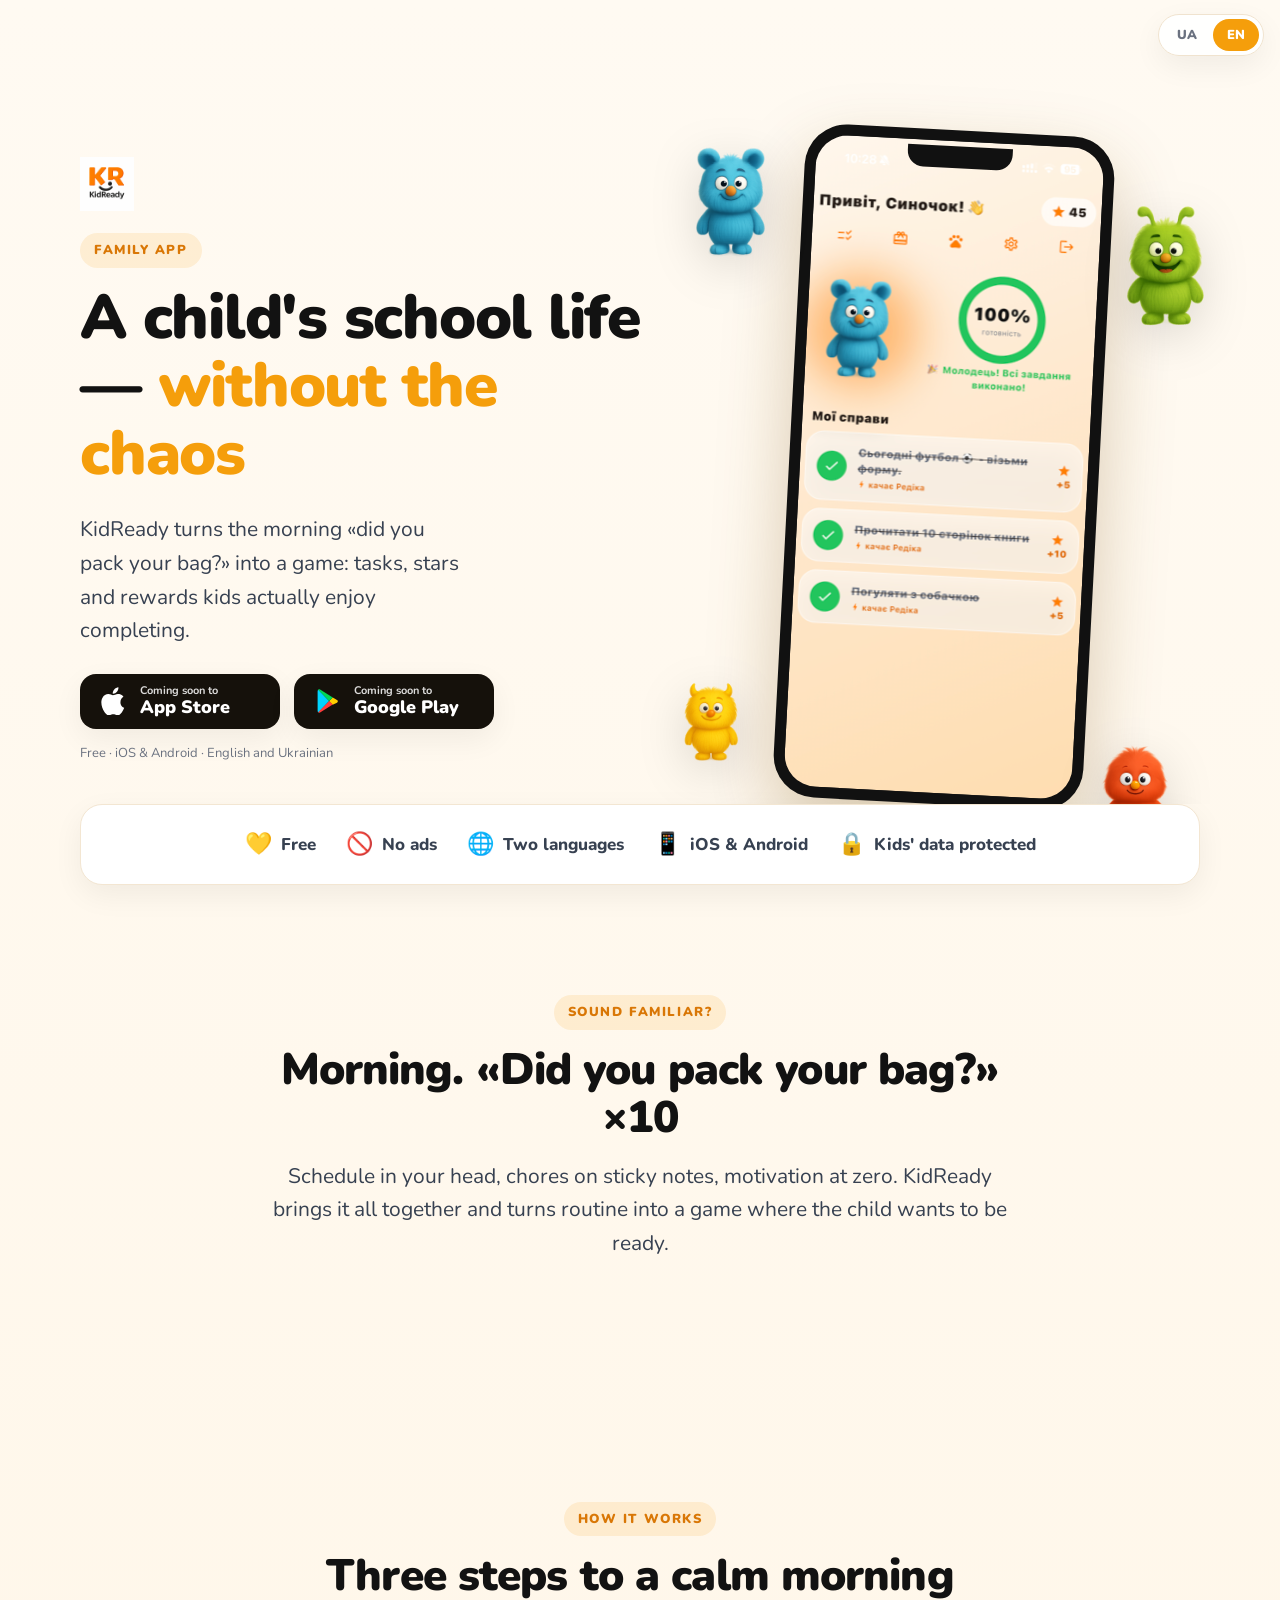
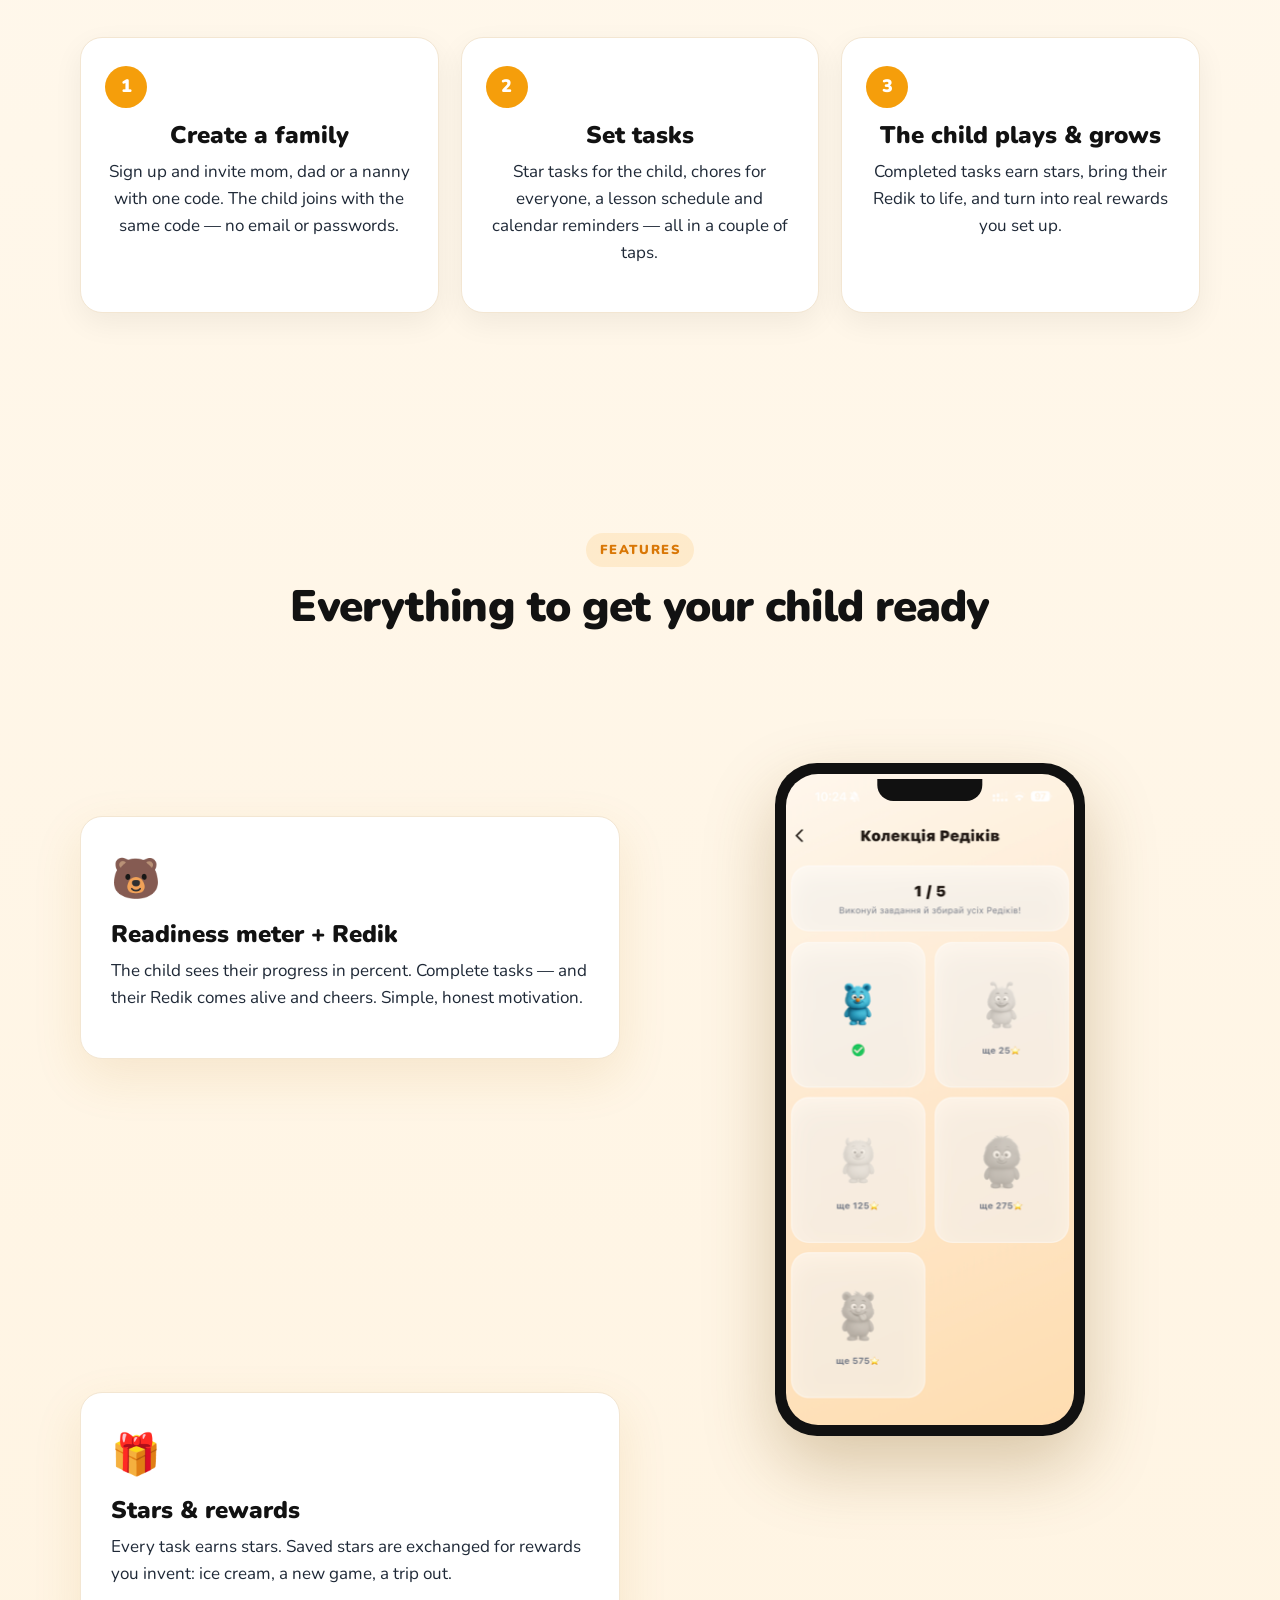
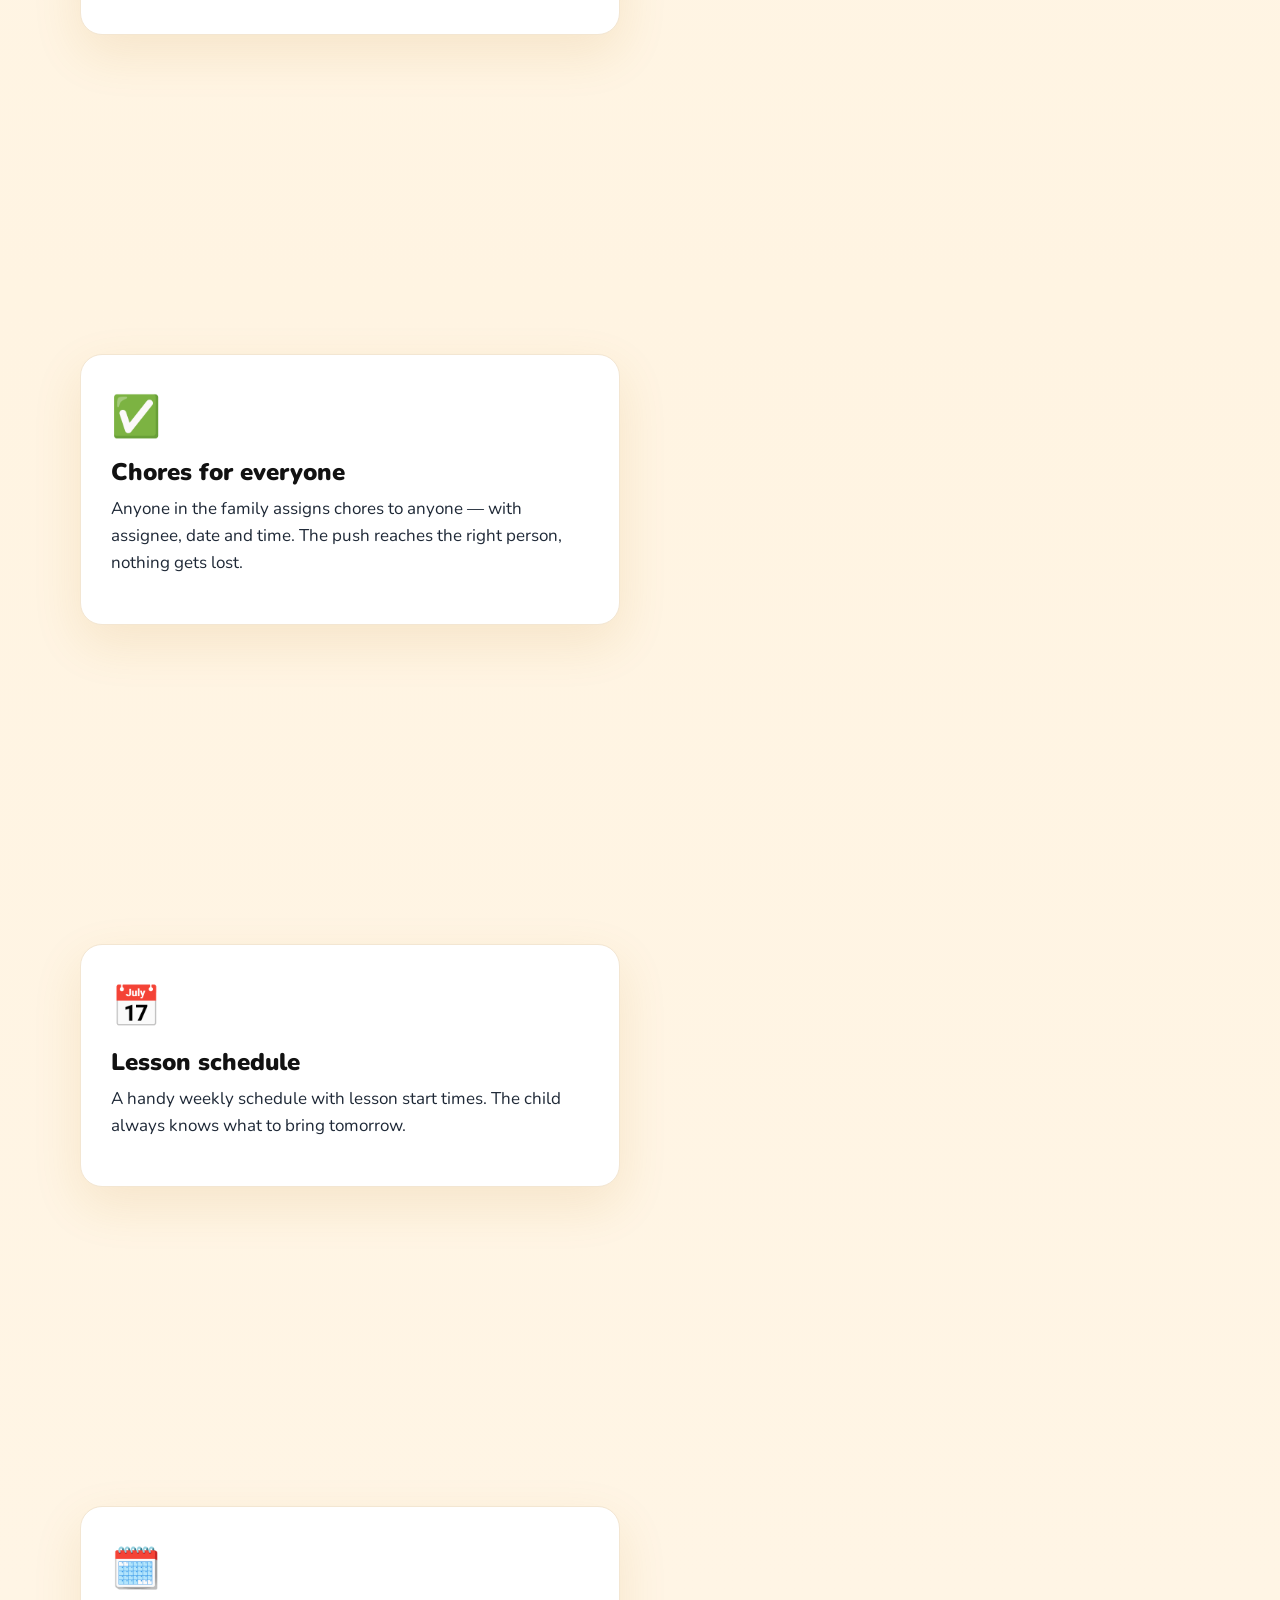
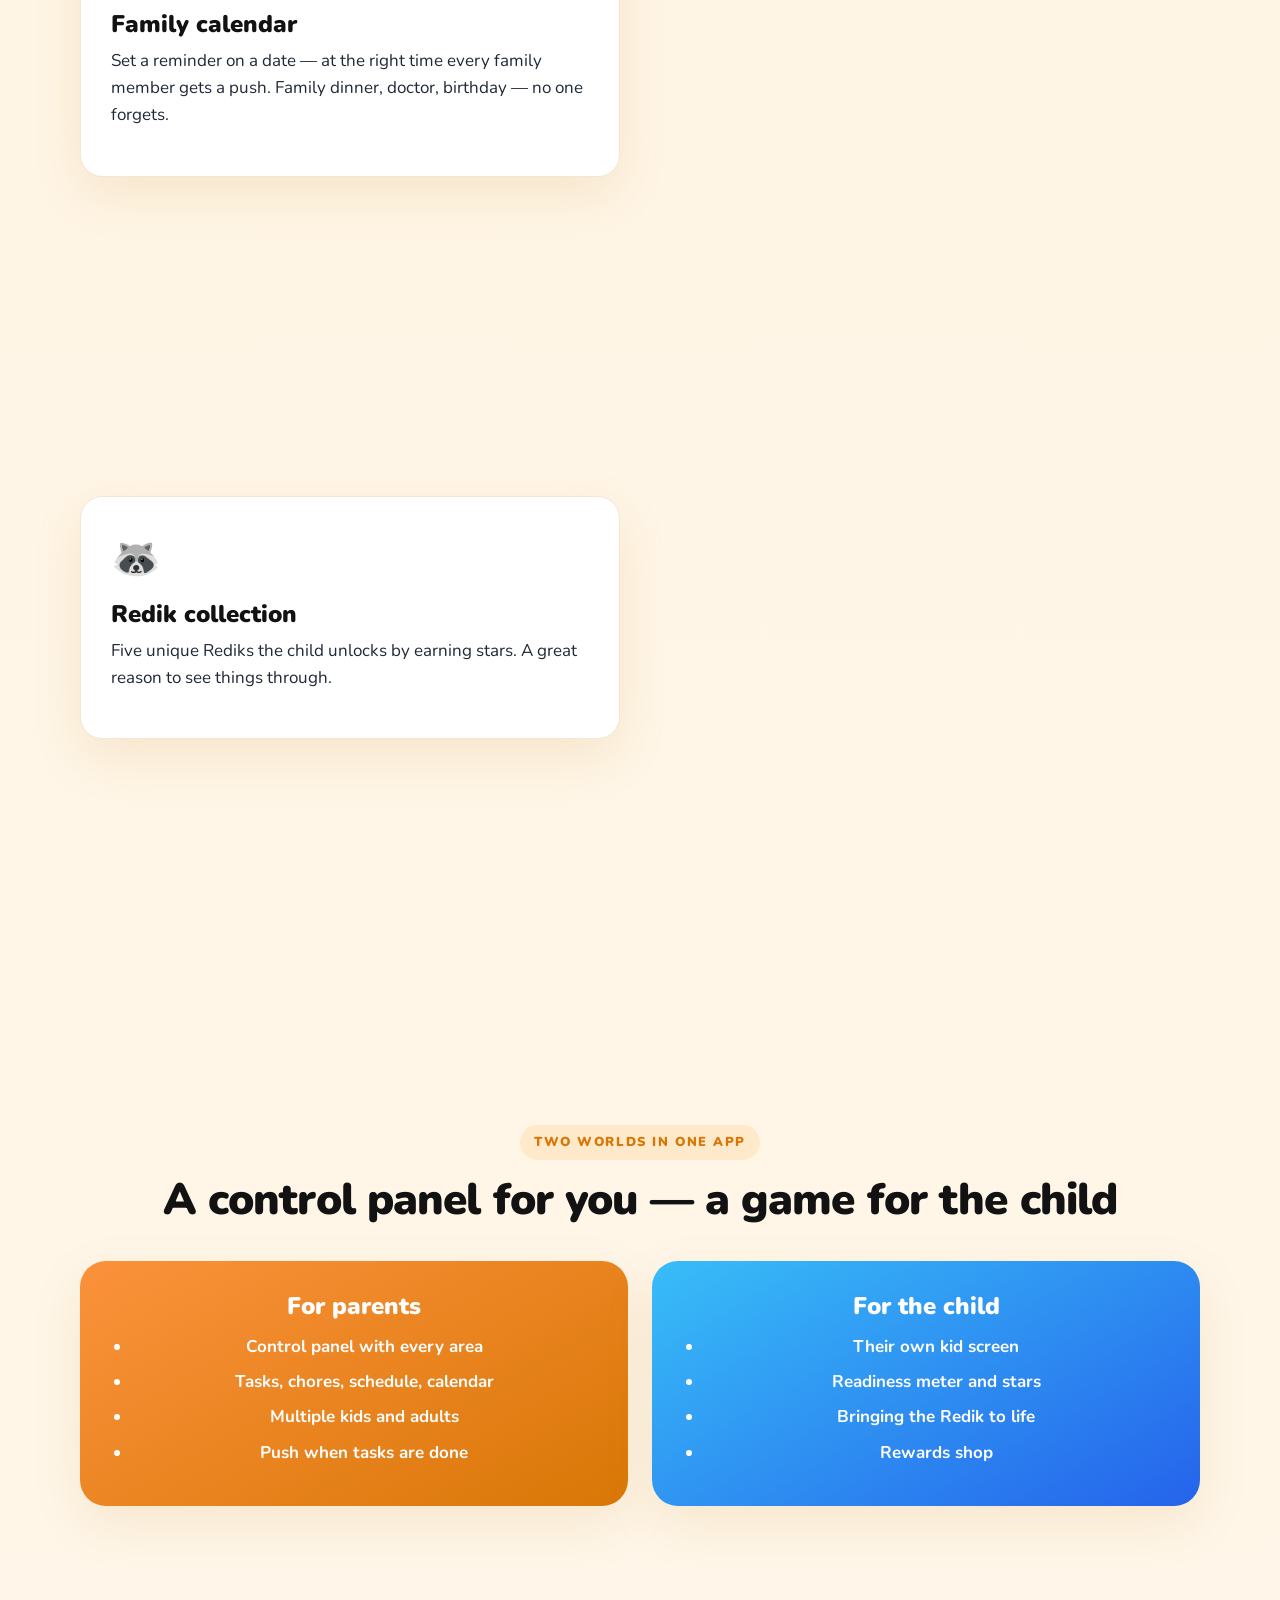
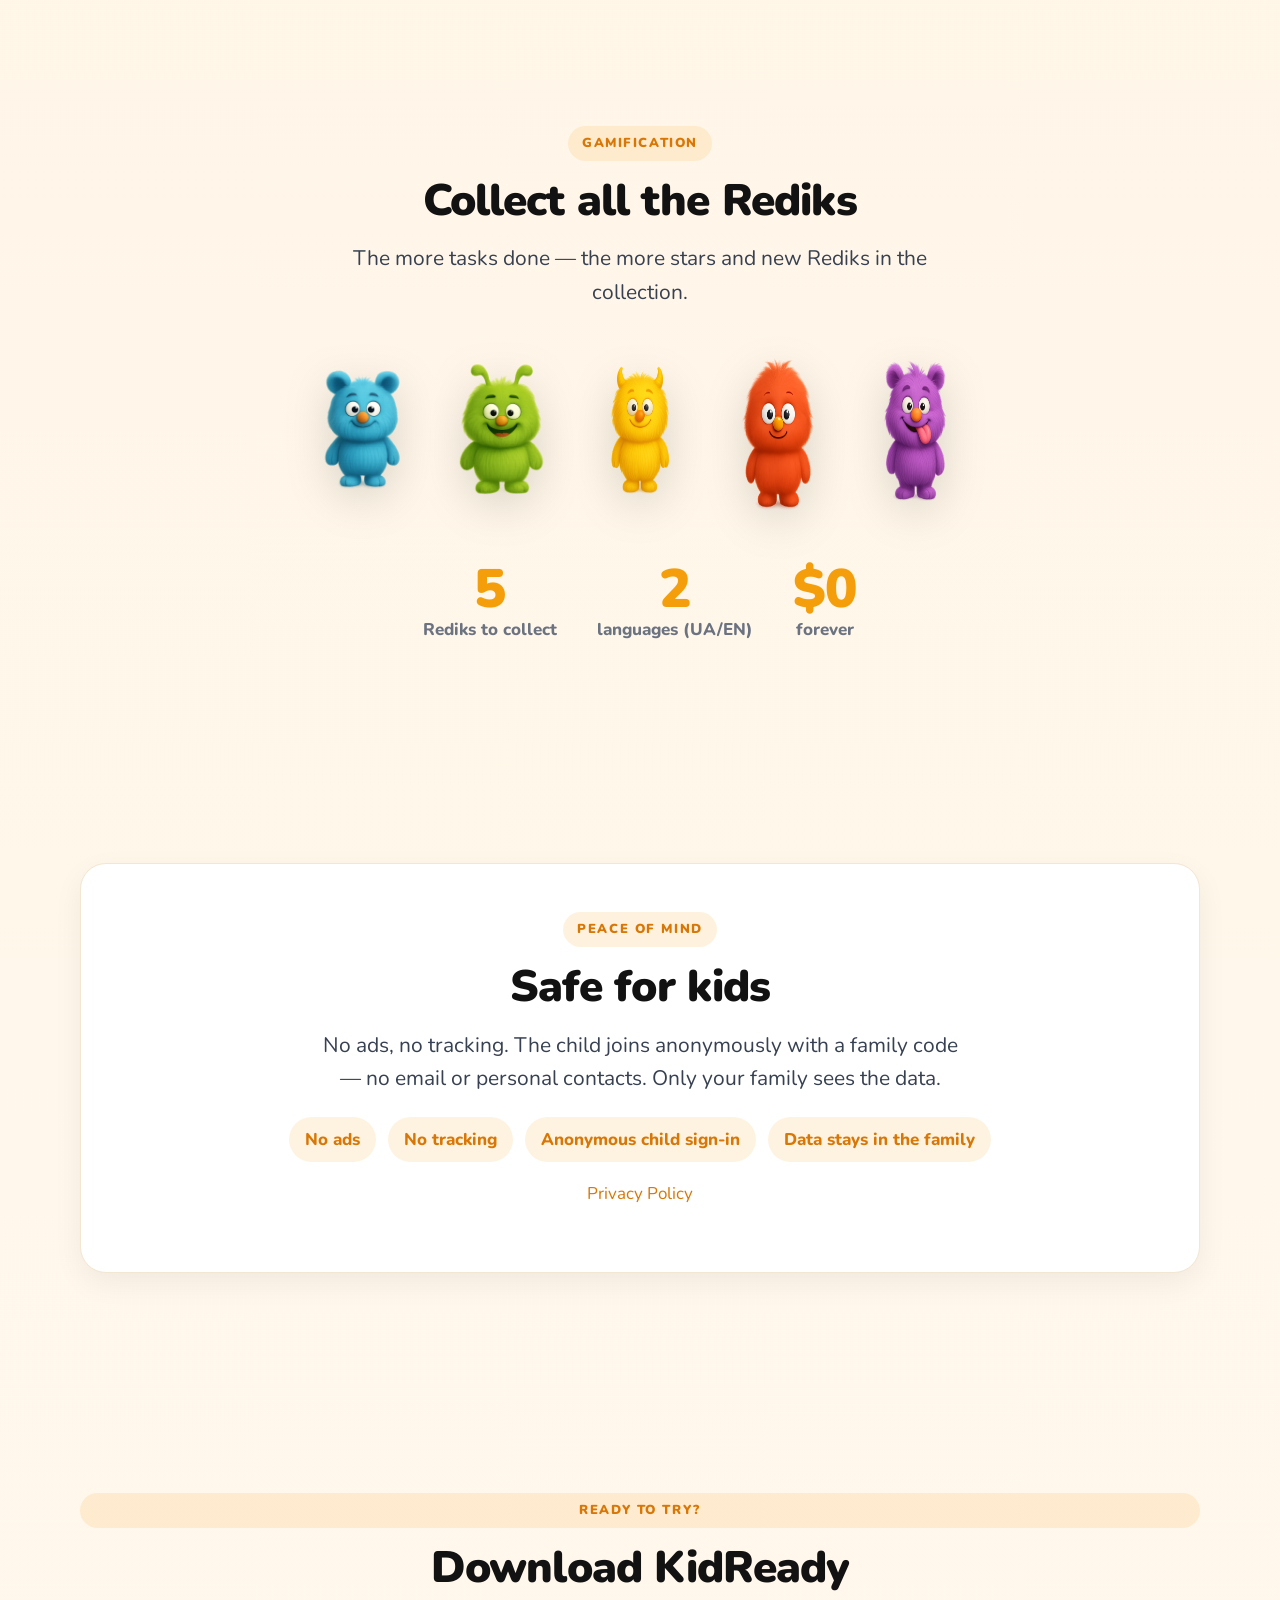
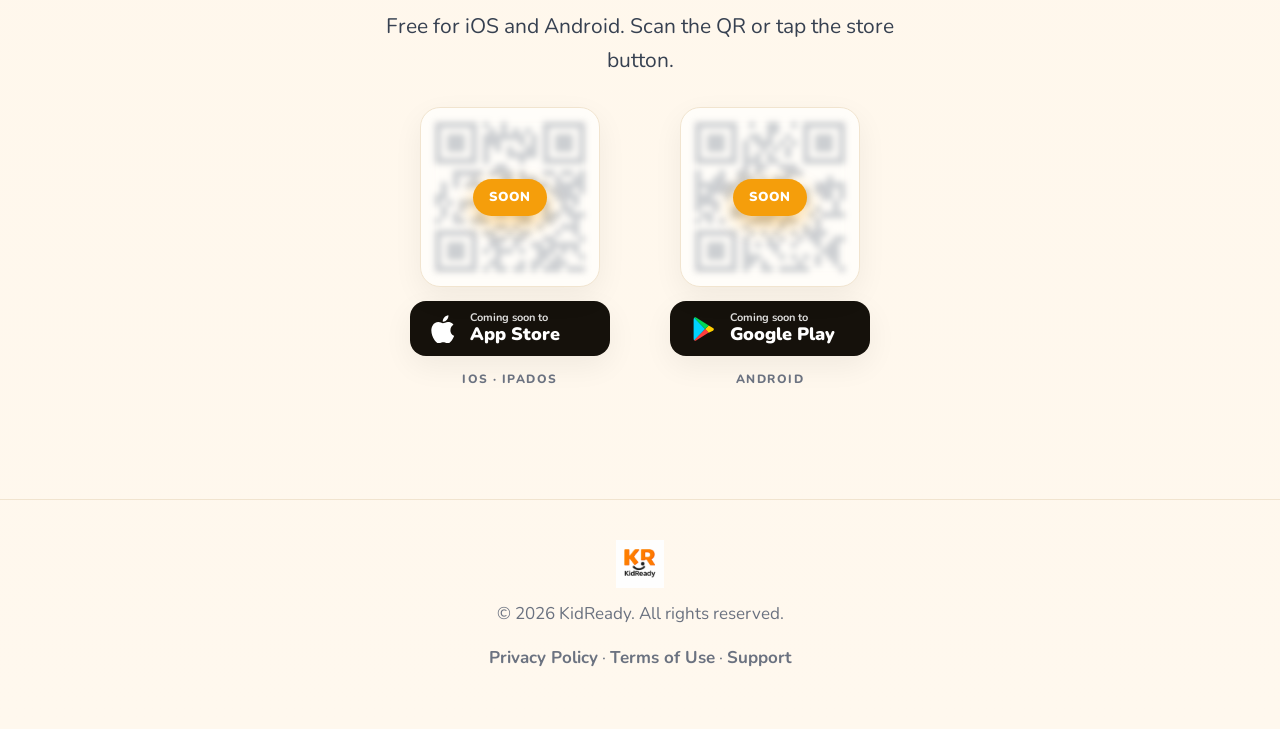
==== index.html @ 96d4844a "feat(site): повний редизайн лендоса — анімований, двомовний, мобіл-перший - секції: hero з мокапом т" ====
<!doctype html>
<html lang="uk">
<head>
  <meta charset="utf-8" />
  <meta name="viewport" content="width=device-width, initial-scale=1, viewport-fit=cover" />
  <title>KidReady — шкільне життя дитини без хаосу</title>
  <meta name="description" content="KidReady — сімейний застосунок, що робить шкільне життя дитини простим: задачі, зірки, винагороди, розклад і календар." />
  <link rel="icon" type="image/png" href="assets/main_logo.png" />
  <link rel="apple-touch-icon" href="assets/main_logo.png" />
  <meta property="og:title" content="KidReady — шкільне життя дитини без хаосу" />
  <meta property="og:description" content="Задачі, зірки, винагороди, розклад і календар для всієї родини. Безкоштовно, без реклами." />
  <meta property="og:image" content="assets/main_logo.png" />
  <meta property="og:type" content="website" />
  <link rel="preconnect" href="https://fonts.googleapis.com" />
  <link rel="preconnect" href="https://fonts.gstatic.com" crossorigin />
  <link href="https://fonts.googleapis.com/css2?family=Nunito:wght@400;700;800;900&display=swap&subset=cyrillic,latin" rel="stylesheet" />
  <link rel="stylesheet" href="styles.css" />
</head>
<body>

  <!-- перемикач мов -->
  <div class="lang" id="lang">
    <button data-lang="uk" type="button">UA</button>
    <button data-lang="en" type="button">EN</button>
  </div>

  <!-- ================= HERO ================= -->
  <header class="hero">
    <div class="wrap hero-grid">
      <div class="hero-text">
        <div class="logo">
          <img src="assets/main_logo.png" alt="KidReady" />
        </div>
        <span class="eyebrow" data-i18n="heroBadge">Сімейний застосунок</span>
        <h1 data-i18n-html="heroTitle">Шкільне життя дитини — <span class="accent">без хаосу</span></h1>
        <p class="lead sub" data-i18n="heroSub">KidReady перетворює ранкові «ти зібрав портфель?» на гру: задачі, зірки й винагороди, які дитина любить виконувати.</p>
        <div class="btn-row">
          <a class="store" href="#get">
            <svg viewBox="0 0 24 24" fill="#fff" aria-hidden="true"><path d="M17.564 13.02c-.03-3.06 2.5-4.53 2.61-4.6-1.42-2.08-3.63-2.37-4.42-2.4-1.88-.19-3.67 1.11-4.62 1.11-.95 0-2.42-1.08-3.98-1.05-2.05.03-3.94 1.19-4.99 3.03-2.13 3.69-.54 9.15 1.53 12.14 1.01 1.46 2.21 3.1 3.79 3.04 1.52-.06 2.1-.98 3.93-.98 1.83 0 2.35.98 3.96.95 1.64-.03 2.67-1.49 3.67-2.96 1.16-1.7 1.64-3.35 1.66-3.43-.04-.02-3.18-1.22-3.21-4.85zM14.51 4.16c.84-1.02 1.4-2.43 1.25-3.84-1.21.05-2.67.81-3.53 1.82-.78.9-1.46 2.34-1.28 3.72 1.35.1 2.72-.69 3.56-1.7z"/></svg>
            <span><small data-i18n="comingTo">Незабаром у</small><b>App Store</b></span>
          </a>
          <a class="store" href="#get">
            <svg viewBox="0 0 24 24" aria-hidden="true"><path fill="#00D3FF" d="M3.6 2.3c-.3.3-.5.8-.5 1.4v16.6c0 .6.2 1.1.5 1.4l.1.1L13 12.1v-.2L3.7 2.3z"/><path fill="#FFCE00" d="M16 15.2l-3-3v-.2l3-3 .1.1 3.6 2.1c1 .6 1 1.6 0 2.2L16 15.2z"/><path fill="#FF3D3D" d="M16.1 15.1L13 12 3.6 21.7c.4.4 1 .4 1.6.1l10.9-6.7z"/><path fill="#00D856" d="M16.1 8.9L5.2 2.2c-.6-.3-1.2-.3-1.6.1L13 12l3.1-3.1z"/></svg>
            <span><small data-i18n="comingTo">Незабаром у</small><b>Google Play</b></span>
          </a>
        </div>
        <p class="hero-cta-note" data-i18n="heroNote">Безкоштовно · iOS та Android · українською та англійською</p>
      </div>

      <div class="hero-art">
        <img class="redik r1 float d1" src="assets/rediki-blue.png" alt="" />
        <img class="redik r2 float d2" src="assets/rediki-green.png" alt="" />
        <img class="redik r3 float d3" src="assets/rediki-yellow.png" alt="" />
        <img class="redik r4 float" src="assets/rediki-orange.png" alt="" />
        <div class="phone tilt">
          <img src="assets/screens/child100.png" alt="KidReady" />
        </div>
      </div>
    </div>
  </header>

  <!-- ================= TRUST STRIP ================= -->
  <section class="trust">
    <div class="wrap reveal">
      <div class="item"><span class="ic">💛</span><span data-i18n="trust1">Безкоштовно</span></div>
      <div class="item"><span class="ic">🚫</span><span data-i18n="trust2">Без реклами</span></div>
      <div class="item"><span class="ic">🌐</span><span data-i18n="trust3">Дві мови</span></div>
      <div class="item"><span class="ic">📱</span><span data-i18n="trust4">iOS та Android</span></div>
      <div class="item"><span class="ic">🔒</span><span data-i18n="trust5">Дитячі дані захищені</span></div>
    </div>
  </section>

  <!-- ================= PROBLEM ================= -->
  <section>
    <div class="wrap center reveal" style="max-width:760px">
      <span class="eyebrow" data-i18n="problemEyebrow">Знайомо?</span>
      <h2 data-i18n="problemTitle">Ранок. «Ти зібрав портфель?» ×10</h2>
      <p class="lead" data-i18n="problemText">Розклад у голові, доручення на папірцях, мотивація — на нулі. KidReady збирає це в одному місці й перетворює рутину на гру, де дитина сама хоче бути готовою.</p>
    </div>
  </section>

  <!-- ================= HOW IT WORKS ================= -->
  <section>
    <div class="wrap center">
      <span class="eyebrow reveal" data-i18n="howEyebrow">Як це працює</span>
      <h2 class="reveal" data-i18n="howTitle">Три кроки до спокійного ранку</h2>
      <div class="steps-grid">
        <div class="step reveal d1">
          <div class="num">1</div>
          <h3 data-i18n="step1t">Створіть родину</h3>
          <p data-i18n="step1d">Зареєструйтесь і запросіть маму, тата чи няню за одним кодом. Дитина заходить за тим самим кодом — без пошти й паролів.</p>
        </div>
        <div class="step reveal d2">
          <div class="num">2</div>
          <h3 data-i18n="step2t">Поставте задачі</h3>
          <p data-i18n="step2d">Зіркові задачі для дитини, доручення для всіх, розклад уроків і нагадування в календарі — усе за пару тапів.</p>
        </div>
        <div class="step reveal d3">
          <div class="num">3</div>
          <h3 data-i18n="step3t">Дитина грає й росте</h3>
          <p data-i18n="step3d">За виконані справи дитина отримує зірки, оживляє свого Редіка й обмінює зірки на реальні винагороди від вас.</p>
        </div>
      </div>
    </div>
  </section>

  <!-- ================= FEATURES (sticky phone) ================= -->
  <section>
    <div class="wrap center" style="margin-bottom:10px">
      <span class="eyebrow reveal" data-i18n="featEyebrow">Можливості</span>
      <h2 class="reveal" data-i18n="featTitle">Усе, щоб дитина була готова</h2>
    </div>
    <div class="wrap features-grid">
      <div class="features-left">

        <div class="feature-block" data-screen="assets/screens/child100.png">
          <div class="card reveal">
            <div class="emoji">🐻</div>
            <h3 data-i18n="f1t">Метр готовності + Редік</h3>
            <p data-i18n="f1d">Дитина бачить свій прогрес у відсотках. Виконує справи — і її Редік оживає та радіє. Проста й чесна мотивація.</p>
          </div>
          <div class="feature-phone"><div class="phone"><img src="assets/screens/child100.png" alt="" /></div></div>
        </div>

        <div class="feature-block" data-screen="assets/screens/rewards.png">
          <div class="card reveal">
            <div class="emoji">🎁</div>
            <h3 data-i18n="f2t">Зірки та винагороди</h3>
            <p data-i18n="f2d">За кожну справу — зірки. Накопичені зірки дитина обмінює на винагороди, які ви самі придумали: морозиво, нова гра, прогулянка.</p>
          </div>
          <div class="feature-phone"><div class="phone"><img src="assets/screens/rewards.png" alt="" /></div></div>
        </div>

        <div class="feature-block" data-screen="assets/screens/chores.png">
          <div class="card reveal">
            <div class="emoji">✅</div>
            <h3 data-i18n="f3t">Доручення для всіх</h3>
            <p data-i18n="f3d">Будь-хто в родині ставить доручення будь-кому — з виконавцем, датою й часом. Пуш прилітає кому треба, нагадування не загубиться.</p>
          </div>
          <div class="feature-phone"><div class="phone"><img src="assets/screens/chores.png" alt="" /></div></div>
        </div>

        <div class="feature-block" data-screen="assets/screens/command.png">
          <div class="card reveal">
            <div class="emoji">📅</div>
            <h3 data-i18n="f4t">Розклад уроків</h3>
            <p data-i18n="f4d">Зручний тижневий розклад із часом початку уроків. Дитина завжди знає, що брати з собою завтра.</p>
          </div>
          <div class="feature-phone"><div class="phone"><img src="assets/screens/command.png" alt="" /></div></div>
        </div>

        <div class="feature-block" data-screen="assets/screens/calendar.png">
          <div class="card reveal">
            <div class="emoji">🗓️</div>
            <h3 data-i18n="f5t">Сімейний календар</h3>
            <p data-i18n="f5d">Постав нагадування на дату — і в потрібний час пуш отримають усі члени родини. Сімейна вечеря, лікар, день народження — ніхто не забуде.</p>
          </div>
          <div class="feature-phone"><div class="phone"><img src="assets/screens/calendar.png" alt="" /></div></div>
        </div>

        <div class="feature-block" data-screen="assets/screens/rediki.png">
          <div class="card reveal">
            <div class="emoji">🦝</div>
            <h3 data-i18n="f6t">Колекція Редіків</h3>
            <p data-i18n="f6d">П'ять унікальних Редіків, яких дитина відкриває, заробляючи зірки. Чудовий стимул довести справи до кінця.</p>
          </div>
          <div class="feature-phone"><div class="phone"><img src="assets/screens/rediki.png" alt="" /></div></div>
        </div>

      </div>
      <div class="features-sticky">
        <div class="phone"><img id="sticky-screen" src="assets/screens/child100.png" alt="KidReady" /></div>
      </div>
    </div>
  </section>

  <!-- ================= TWO WORLDS ================= -->
  <section>
    <div class="wrap center">
      <span class="eyebrow reveal" data-i18n="worldsEyebrow">Два світи в одному застосунку</span>
      <h2 class="reveal" data-i18n="worldsTitle">Командний пункт для вас — гра для дитини</h2>
      <div class="worlds">
        <div class="world parents reveal d1">
          <h3 data-i18n="parentsT">Для батьків</h3>
          <ul>
            <li data-i18n="parentsLi1">Командний пункт з усіма зонами</li>
            <li data-i18n="parentsLi2">Задачі, доручення, розклад, календар</li>
            <li data-i18n="parentsLi3">Кілька дітей і кілька дорослих</li>
            <li data-i18n="parentsLi4">Пуші про виконання справ</li>
          </ul>
        </div>
        <div class="world kids reveal d2">
          <h3 data-i18n="kidsT">Для дитини</h3>
          <ul>
            <li data-i18n="kidsLi1">Власний дитячий екран</li>
            <li data-i18n="kidsLi2">Метр готовності та зірки</li>
            <li data-i18n="kidsLi3">Оживлення Редіка</li>
            <li data-i18n="kidsLi4">Магазин винагород</li>
          </ul>
        </div>
      </div>
    </div>
  </section>

  <!-- ================= COLLECTION ================= -->
  <section>
    <div class="wrap center">
      <span class="eyebrow reveal" data-i18n="collEyebrow">Гейміфікація</span>
      <h2 class="reveal" data-i18n="collTitle">Збирай усіх Редіків</h2>
      <p class="lead reveal" data-i18n="collText" style="max-width:600px;margin-inline:auto">Що більше справ виконано — то більше зірок і нових Редіків у колекції.</p>
      <div class="coll reveal">
        <img src="assets/rediki-blue.png" alt="" />
        <img src="assets/rediki-green.png" alt="" />
        <img src="assets/rediki-yellow.png" alt="" />
        <img src="assets/rediki-orange.png" alt="" />
        <img src="assets/rediki-purple.png" alt="" />
      </div>
      <div class="stats">
        <div class="stat reveal d1"><div class="n" data-count="5">5</div><div class="l" data-i18n="stat1l">Редіків зібрати</div></div>
        <div class="stat reveal d2"><div class="n" data-count="2">2</div><div class="l" data-i18n="stat2l">мови (UA/EN)</div></div>
        <div class="stat reveal d3"><div class="n" data-i18n="stat3n">0₴</div><div class="l" data-i18n="stat3l">назавжди</div></div>
      </div>
    </div>
  </section>

  <!-- ================= PRIVACY ================= -->
  <section class="privacy">
    <div class="wrap reveal">
      <span class="eyebrow" data-i18n="privEyebrow">Спокій батьків</span>
      <h2 data-i18n="privTitle">Безпечно для дітей</h2>
      <p class="lead" style="max-width:640px;margin-inline:auto" data-i18n="privText">Жодної реклами й трекінгу. Дитина заходить анонімно за сімейним кодом — без пошти й особистих контактів. Дані бачить лише ваша родина.</p>
      <div class="pills">
        <span class="pill" data-i18n="privP1">Без реклами</span>
        <span class="pill" data-i18n="privP2">Без трекінгу</span>
        <span class="pill" data-i18n="privP3">Анонімний вхід дитини</span>
        <span class="pill" data-i18n="privP4">Дані лише в родині</span>
      </div>
      <p style="margin-top:18px"><a href="privacy.html" data-i18n="privLink">Політика конфіденційності</a></p>
    </div>
  </section>

  <!-- ================= CTA / GET ================= -->
  <section id="get">
    <div class="wrap">
      <div class="wrap" style="width:100%">
        <span class="eyebrow reveal center" style="display:block" data-i18n="ctaEyebrow">Готові спробувати?</span>
        <h2 class="reveal center" data-i18n="ctaTitle">Завантажте KidReady</h2>
        <p class="lead reveal center" style="max-width:560px;margin-inline:auto" data-i18n="ctaText">Безкоштовно для iOS та Android. Скануй QR або тисни кнопку магазину.</p>
        <div class="appcards reveal">
          <div class="appcard">
            <div class="qr-wrap">
              <div class="qr" id="qr-ios" aria-hidden="true"></div>
              <div class="qr-badge"><span data-i18n="soon">Скоро</span></div>
            </div>
            <a class="store" href="#">
              <svg viewBox="0 0 24 24" fill="#fff" aria-hidden="true"><path d="M17.564 13.02c-.03-3.06 2.5-4.53 2.61-4.6-1.42-2.08-3.63-2.37-4.42-2.4-1.88-.19-3.67 1.11-4.62 1.11-.95 0-2.42-1.08-3.98-1.05-2.05.03-3.94 1.19-4.99 3.03-2.13 3.69-.54 9.15 1.53 12.14 1.01 1.46 2.21 3.1 3.79 3.04 1.52-.06 2.1-.98 3.93-.98 1.83 0 2.35.98 3.96.95 1.64-.03 2.67-1.49 3.67-2.96 1.16-1.7 1.64-3.35 1.66-3.43-.04-.02-3.18-1.22-3.21-4.85zM14.51 4.16c.84-1.02 1.4-2.43 1.25-3.84-1.21.05-2.67.81-3.53 1.82-.78.9-1.46 2.34-1.28 3.72 1.35.1 2.72-.69 3.56-1.7z"/></svg>
              <span><small data-i18n="comingTo">Незабаром у</small><b>App Store</b></span>
            </a>
            <span class="cap">iOS · iPadOS</span>
          </div>
          <div class="appcard">
            <div class="qr-wrap">
              <div class="qr" id="qr-and" aria-hidden="true"></div>
              <div class="qr-badge"><span data-i18n="soon">Скоро</span></div>
            </div>
            <a class="store" href="#">
              <svg viewBox="0 0 24 24" aria-hidden="true"><path fill="#00D3FF" d="M3.6 2.3c-.3.3-.5.8-.5 1.4v16.6c0 .6.2 1.1.5 1.4l.1.1L13 12.1v-.2L3.7 2.3z"/><path fill="#FFCE00" d="M16 15.2l-3-3v-.2l3-3 .1.1 3.6 2.1c1 .6 1 1.6 0 2.2L16 15.2z"/><path fill="#FF3D3D" d="M16.1 15.1L13 12 3.6 21.7c.4.4 1 .4 1.6.1l10.9-6.7z"/><path fill="#00D856" d="M16.1 8.9L5.2 2.2c-.6-.3-1.2-.3-1.6.1L13 12l3.1-3.1z"/></svg>
              <span><small data-i18n="comingTo">Незабаром у</small><b>Google Play</b></span>
            </a>
            <span class="cap">Android</span>
          </div>
        </div>
      </div>
    </div>
  </section>

  <!-- ================= FOOTER ================= -->
  <footer>
    <img class="flogo" src="assets/main_logo.png" alt="KidReady" />
    <p data-i18n="footRights">© 2026 KidReady. Усі права захищено.</p>
    <p>
      <a href="privacy.html" data-i18n="footPrivacy">Політика конфіденційності</a> ·
      <a href="terms.html" data-i18n="footTerms">Умови використання</a> ·
      <a href="mailto:support@kidready.com.ua" data-i18n="footSupport">Підтримка</a>
    </p>
  </footer>

  <script src="app.js"></script>
</body>
</html>
---- styles.css ----
/* KidReady — лендос. Чистий CSS, без збірки. */
:root{
  --brand:#f59e0b;
  --brand-dark:#d97706;
  --ink:#1f2937;
  --ink-strong:#121212;
  --muted:#6b7280;
  --cream:#fff8ee;
  --cream-2:#ffedd5;
  --card:#ffffff;
  --radius:22px;
  --shadow:0 18px 50px rgba(180,120,20,.12);
  --shadow-soft:0 10px 30px rgba(0,0,0,.06);
  --maxw:1120px;
}
*{box-sizing:border-box}
html{scroll-behavior:smooth}
body{
  margin:0;
  color:var(--ink);
  font-family:"Nunito",-apple-system,BlinkMacSystemFont,"Segoe UI",Roboto,Helvetica,Arial,sans-serif;
  font-size:17px; line-height:1.6;
  background:linear-gradient(180deg,#fffaf2 0%,#fff4e2 40%,#fff8ee 100%);
  overflow-x:hidden;
}
img{display:block;max-width:100%}
a{color:var(--brand-dark);text-decoration:none}
.wrap{width:min(var(--maxw),92vw);margin:0 auto}
h1,h2,h3{font-weight:900;line-height:1.1;color:var(--ink-strong);margin:0 0 .4em}
h1{font-size:clamp(34px,6vw,62px);letter-spacing:-.02em}
h2{font-size:clamp(26px,4.2vw,44px);letter-spacing:-.02em}
h3{font-size:clamp(19px,2.4vw,24px)}
p{margin:0 0 1em}
.lead{font-size:clamp(17px,2.2vw,21px);color:#374151}
.eyebrow{display:inline-block;font-weight:900;letter-spacing:.12em;text-transform:uppercase;
  font-size:13px;color:var(--brand-dark);background:rgba(245,158,11,.13);
  padding:7px 14px;border-radius:999px;margin-bottom:16px}
.center{text-align:center}
section{padding:clamp(56px,9vw,110px) 0}

/* перемикач мов */
.lang{position:fixed;top:14px;right:16px;z-index:50;display:flex;gap:2px;
  background:rgba(255,255,255,.9);backdrop-filter:blur(10px);
  border:1px solid #f0e3cf;border-radius:999px;padding:4px;box-shadow:var(--shadow-soft)}
.lang button{border:0;background:transparent;color:var(--muted);font-weight:900;font-size:13px;
  padding:7px 14px;border-radius:999px;cursor:pointer;font-family:inherit}
.lang button.active{background:var(--brand);color:#fff}

/* кнопки/бейджі */
.btn-row{display:flex;gap:14px;flex-wrap:wrap}
.store{display:inline-flex;align-items:center;gap:12px;background:#15110b;color:#fff;
  border-radius:16px;padding:11px 20px;min-width:200px;box-shadow:var(--shadow-soft);
  transition:transform .2s ease, box-shadow .2s ease;cursor:pointer}
.store:hover{transform:translateY(-3px);box-shadow:0 16px 36px rgba(0,0,0,.18)}
.store svg{width:28px;height:28px;flex:0 0 auto}
.store small{display:block;font-size:11px;opacity:.85;font-weight:700;line-height:1.1}
.store b{display:block;font-size:18px;font-weight:900;line-height:1.15}

/* HERO */
.hero{position:relative;padding-top:clamp(70px,11vw,130px);overflow:hidden}
.hero-grid{display:grid;grid-template-columns:1.05fr .95fr;gap:40px;align-items:center}
.hero .logo{display:flex;align-items:center;gap:12px;margin-bottom:22px}
.hero .logo img{width:54px;height:auto}
.hero .logo span{font-weight:900;font-size:24px;color:var(--ink-strong)}
.hero h1 .accent{color:var(--brand)}
.hero .sub{max-width:30ch;margin-bottom:26px}
.hero-cta-note{font-size:13px;color:var(--muted);margin-top:14px}
.hero-art{position:relative;display:flex;justify-content:center}
/* Редіки навколо */
.redik{position:absolute;width:clamp(64px,9vw,110px);pointer-events:none;
  filter:drop-shadow(0 12px 24px rgba(0,0,0,.14));z-index:3}
.redik.r1{top:-10px;left:-2%}
.redik.r2{top:8%;right:-4%}
.redik.r3{bottom:4%;left:-6%}
.redik.r4{bottom:-6%;right:2%}
.float{animation:float 5s ease-in-out infinite}
.float.d1{animation-delay:-1.4s}
.float.d2{animation-delay:-2.6s}
.float.d3{animation-delay:-.7s}
@keyframes float{0%,100%{transform:translateY(-8px)}50%{transform:translateY(10px)}}

/* МОКАП ТЕЛЕФОНА */
.phone{width:min(310px,78vw);aspect-ratio:1320/2868;background:#111;border-radius:42px;
  padding:11px;box-shadow:0 30px 70px rgba(120,80,10,.28);position:relative;z-index:2}
.phone::before{content:"";position:absolute;top:16px;left:50%;transform:translateX(-50%);
  width:34%;height:22px;background:#111;border-radius:0 0 16px 16px;z-index:4}
.phone img{width:100%;height:100%;object-fit:cover;border-radius:32px;background:#fde8c8}
.phone.tilt{transform:rotate(3deg)}

/* TRUST STRIP */
.trust{padding:0}
.trust .wrap{display:flex;flex-wrap:wrap;justify-content:center;gap:14px 30px;
  background:#fff;border:1px solid #f3e6d2;border-radius:var(--radius);
  padding:22px 26px;box-shadow:var(--shadow-soft)}
.trust .item{display:flex;align-items:center;gap:9px;font-weight:800;color:#374151}
.trust .item span.ic{font-size:22px}

/* STEPS */
.steps-grid{display:grid;grid-template-columns:repeat(3,1fr);gap:22px;margin-top:36px}
.step{background:#fff;border:1px solid #f3e6d2;border-radius:var(--radius);padding:28px 24px;
  box-shadow:var(--shadow-soft);position:relative}
.step .num{width:42px;height:42px;border-radius:50%;background:var(--brand);color:#fff;
  font-weight:900;display:grid;place-items:center;margin-bottom:14px;font-size:18px}

/* FEATURES (sticky phone) */
.features-grid{display:grid;grid-template-columns:1fr 1fr;gap:40px;align-items:start}
.features-sticky{position:sticky;top:0;height:100vh;display:flex;align-items:center;justify-content:center}
.feature-block{min-height:64vh;display:flex;flex-direction:column;justify-content:center}
.feature-block .card{background:#fff;border:1px solid #f3e6d2;border-radius:var(--radius);
  padding:30px;box-shadow:var(--shadow)}
.feature-block .emoji{font-size:40px;margin-bottom:10px}
.feature-phone{display:none} /* видно лише на мобілці */
.feature-phone .phone{margin:18px auto 0}

/* TWO WORLDS */
.worlds{display:grid;grid-template-columns:1fr 1fr;gap:24px;margin-top:36px}
.world{border-radius:26px;padding:32px;color:#fff;box-shadow:var(--shadow)}
.world.parents{background:linear-gradient(150deg,#fb923c,#d97706)}
.world.kids{background:linear-gradient(150deg,#38bdf8,#2563eb)}
.world h3{color:#fff}
.world ul{margin:14px 0 0;padding-left:20px}
.world li{margin-bottom:8px;font-weight:700}

/* COLLECTION */
.coll{display:flex;gap:18px;justify-content:center;flex-wrap:wrap;margin-top:30px}
.coll img{width:clamp(78px,13vw,120px);filter:drop-shadow(0 12px 22px rgba(0,0,0,.14));
  transition:transform .3s ease}
.coll img:hover{transform:translateY(-10px) scale(1.06)}
.stats{display:flex;gap:40px;justify-content:center;flex-wrap:wrap;margin-top:42px}
.stat .n{font-size:clamp(34px,6vw,54px);font-weight:900;color:var(--brand);line-height:1}
.stat .l{color:var(--muted);font-weight:800}

/* PRIVACY */
.privacy .wrap{background:#fff;border:1px solid #f3e6d2;border-radius:26px;
  padding:clamp(28px,5vw,48px);box-shadow:var(--shadow-soft);text-align:center}
.privacy .pills{display:flex;gap:12px;flex-wrap:wrap;justify-content:center;margin-top:18px}
.pill{background:rgba(245,158,11,.12);color:var(--brand-dark);font-weight:800;
  padding:9px 16px;border-radius:999px}

/* CTA + QR (м'який, не чорний) */
.cta .wrap{background:linear-gradient(150deg,#fff3df,#ffe6c2);border:1px solid #f6dcb4;
  border-radius:30px;padding:clamp(34px,6vw,64px);text-align:center;box-shadow:var(--shadow)}
.appcards{display:flex;gap:clamp(22px,5vw,60px);justify-content:center;align-items:flex-start;
  flex-wrap:wrap;margin-top:30px}
.appcard{display:flex;flex-direction:column;align-items:center;gap:14px}
.qr-wrap{position:relative;width:clamp(150px,20vw,180px)}
.qr{width:100%;aspect-ratio:1;border-radius:20px;background:#fffdf9;padding:14px;
  box-shadow:var(--shadow-soft);overflow:hidden;border:1px solid #f1e4cf}
.qr svg{width:100%;height:100%;display:block;filter:blur(3px);opacity:.5}
.qr-badge{position:absolute;inset:0;display:grid;place-items:center;pointer-events:none}
.qr-badge span{background:var(--brand);color:#fff;font-weight:900;font-size:13px;
  letter-spacing:.06em;text-transform:uppercase;padding:8px 16px;border-radius:999px;
  box-shadow:0 8px 20px rgba(245,158,11,.4)}
.appcard .cap{color:var(--muted);font-size:12px;letter-spacing:.12em;text-transform:uppercase;font-weight:800}

/* FOOTER */
footer{padding:40px 0;text-align:center;color:var(--muted);border-top:1px solid #f1e4cf}
footer a{color:var(--muted);font-weight:700}
footer .flogo{width:48px;margin:0 auto 12px}

/* REVEAL */
.reveal{opacity:0;transform:translateY(34px);transition:opacity .7s ease,transform .7s ease}
.reveal.in{opacity:1;transform:none}
.reveal.d1{transition-delay:.1s}.reveal.d2{transition-delay:.2s}.reveal.d3{transition-delay:.3s}

/* ПЛАНШЕТ/МОБІЛКА */
@media (max-width:900px){
  .hero-grid{grid-template-columns:1fr;text-align:center}
  .hero .logo{justify-content:center}
  .hero .sub{margin-left:auto;margin-right:auto}
  .hero .btn-row{justify-content:center}
  .hero-art{margin-top:30px}
  .steps-grid{grid-template-columns:1fr}
  .worlds{grid-template-columns:1fr}
  .features-grid{grid-template-columns:1fr}
  .features-sticky{display:none}
  .feature-block{min-height:auto;margin-bottom:30px}
  .feature-phone{display:block}
}
@media (prefers-reduced-motion:reduce){
  .float{animation:none}
  .reveal{transition:none;opacity:1;transform:none}
  html{scroll-behavior:auto}
}
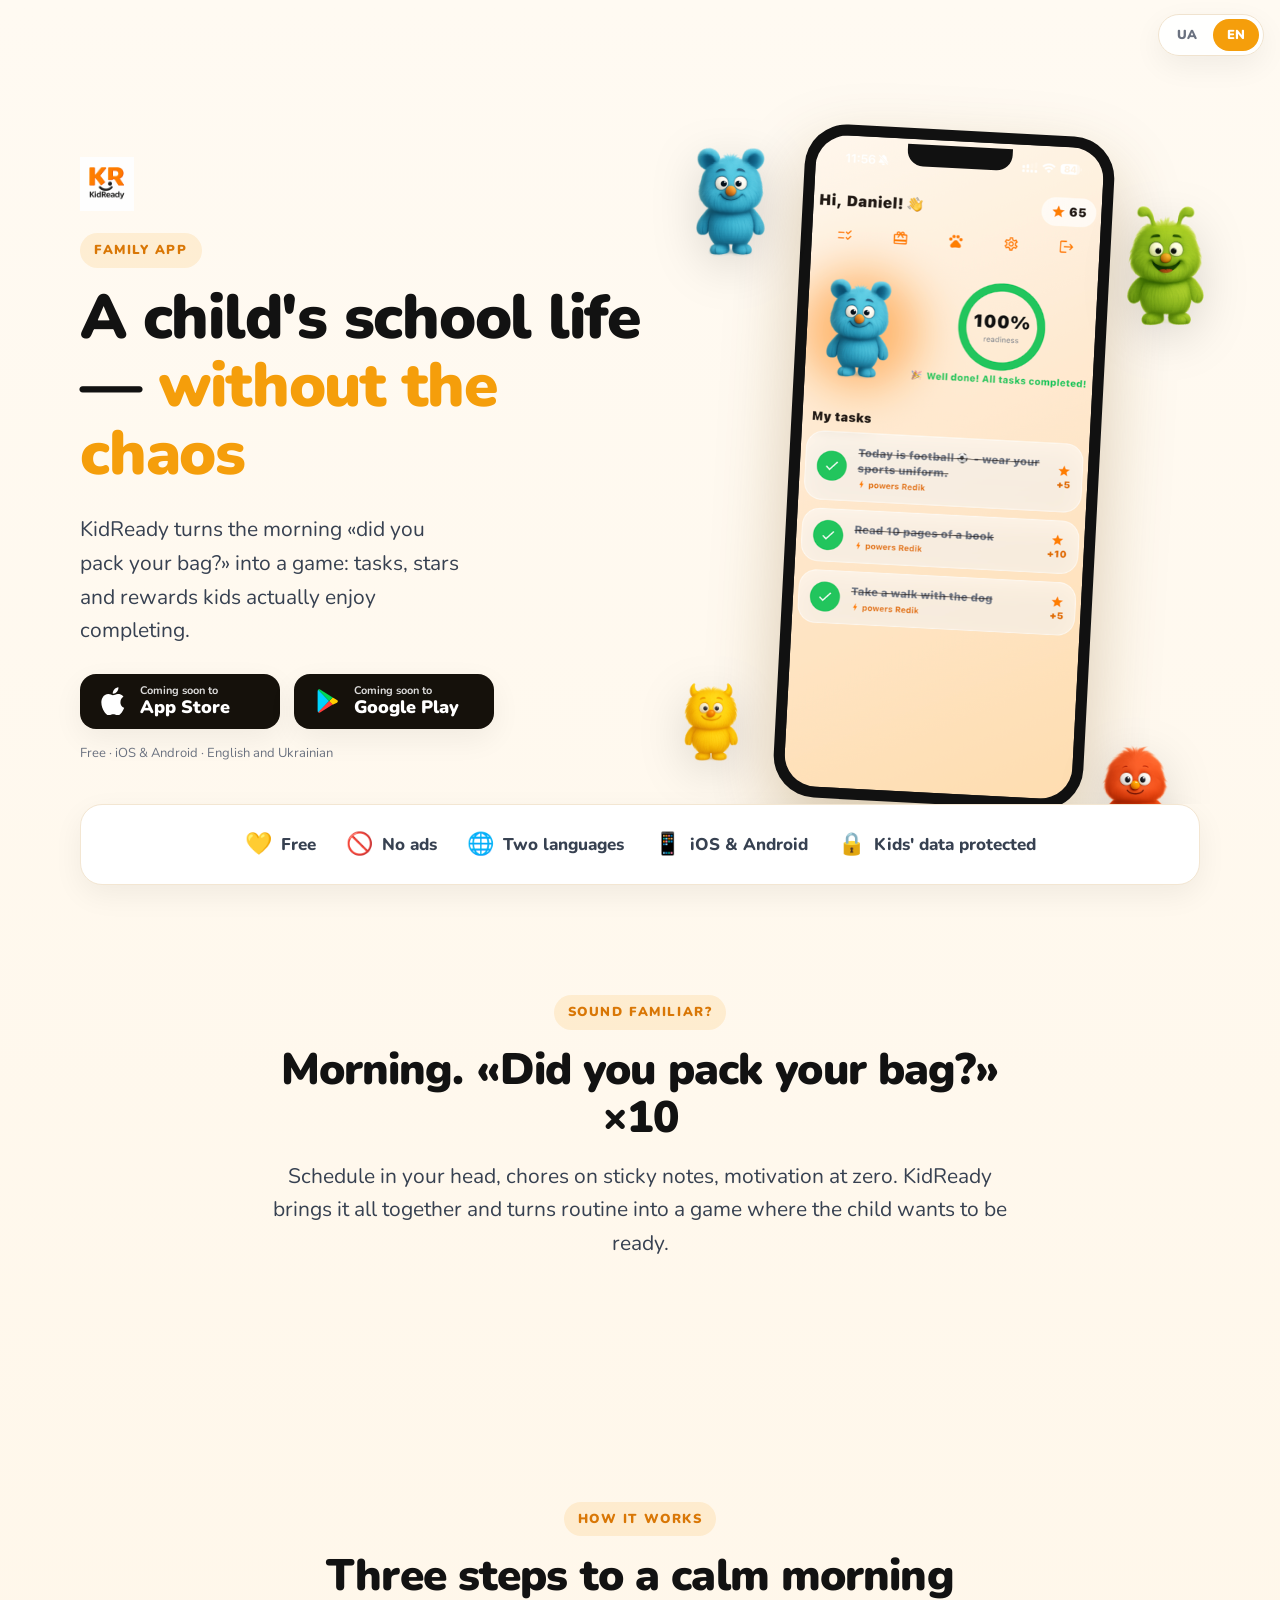
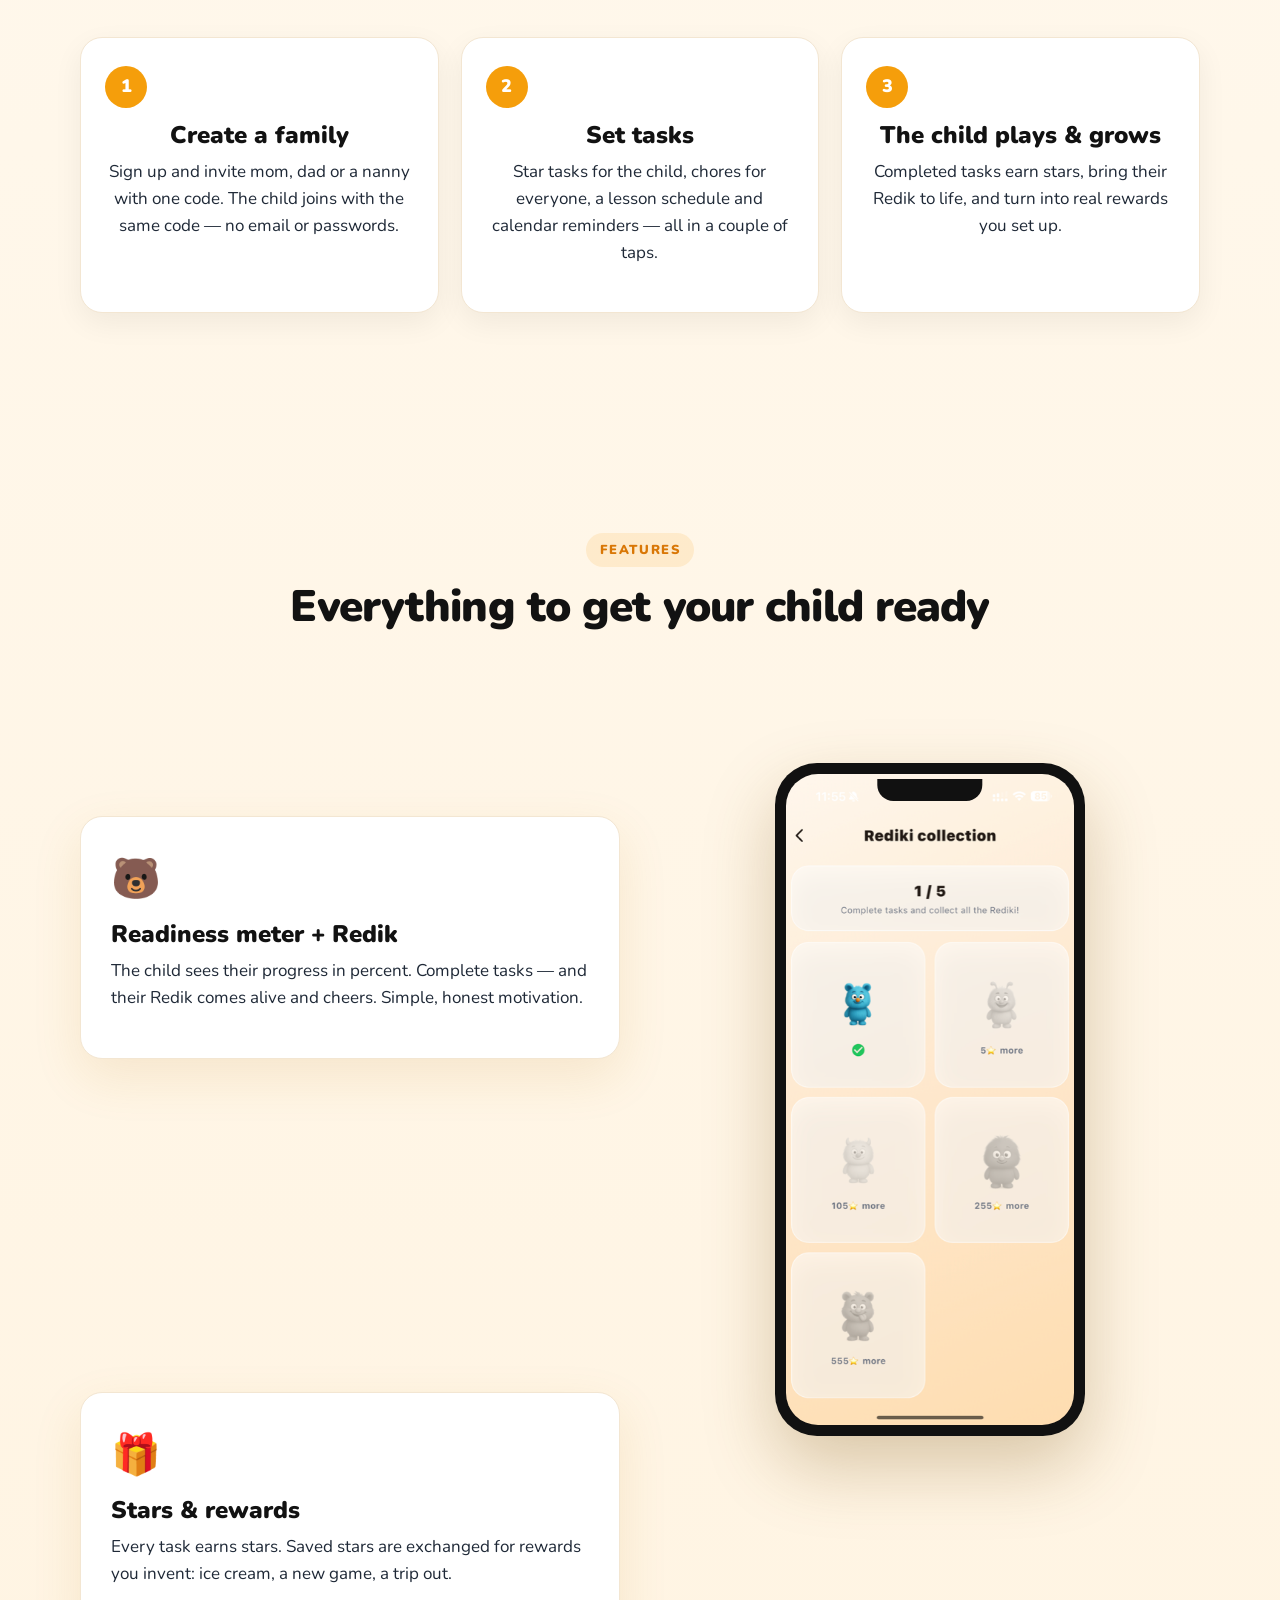
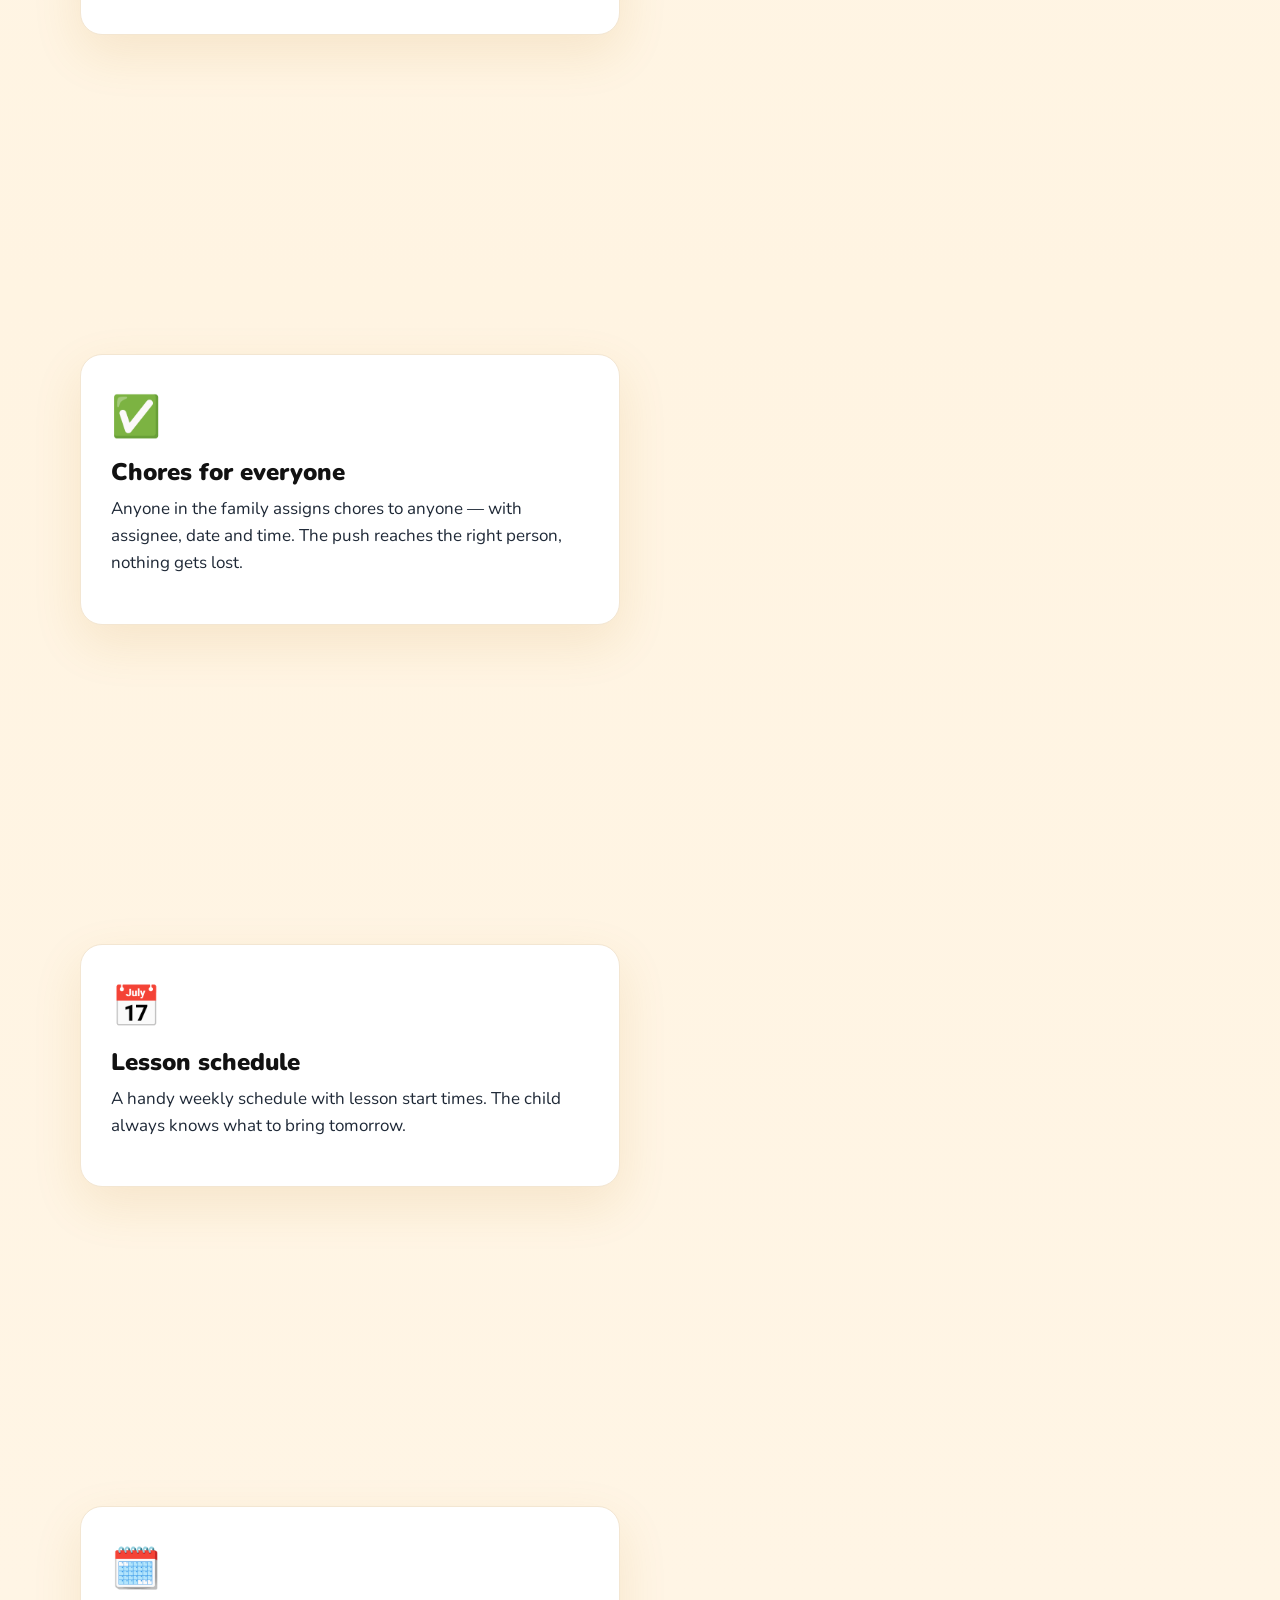
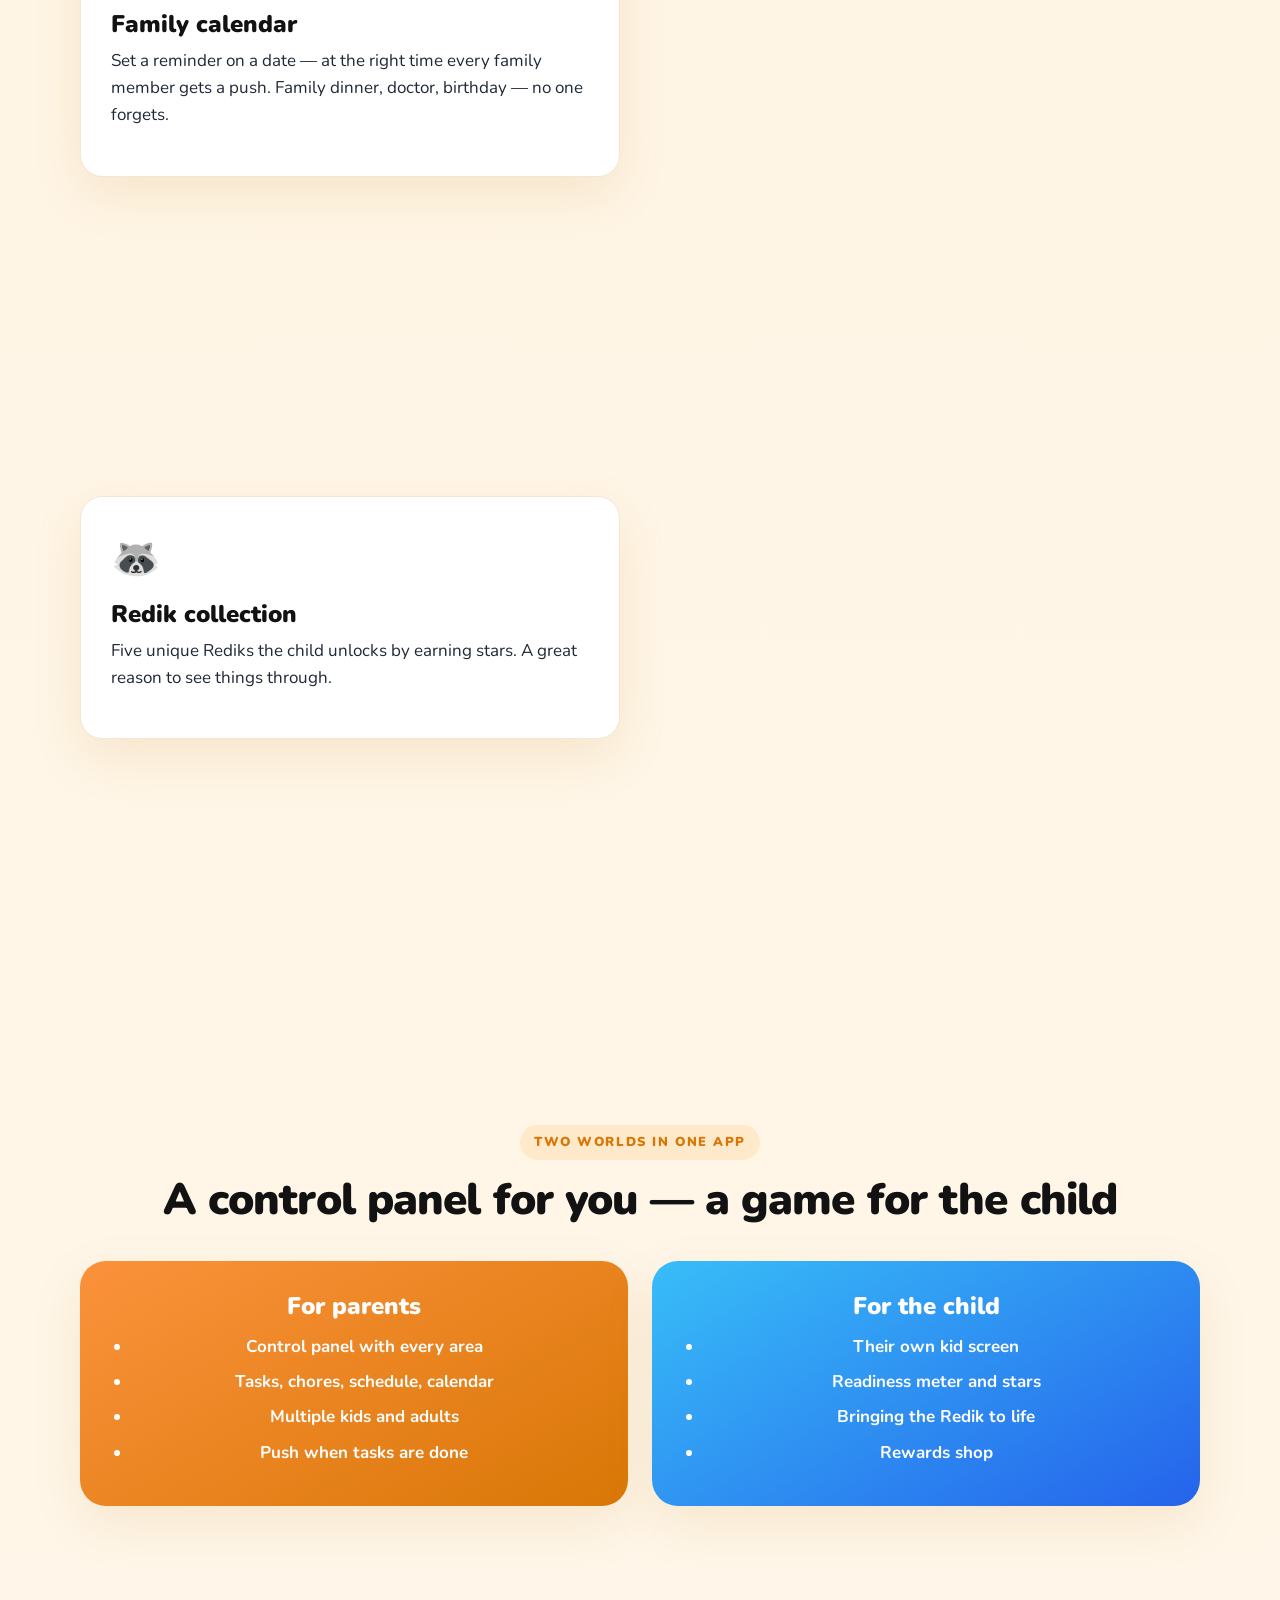
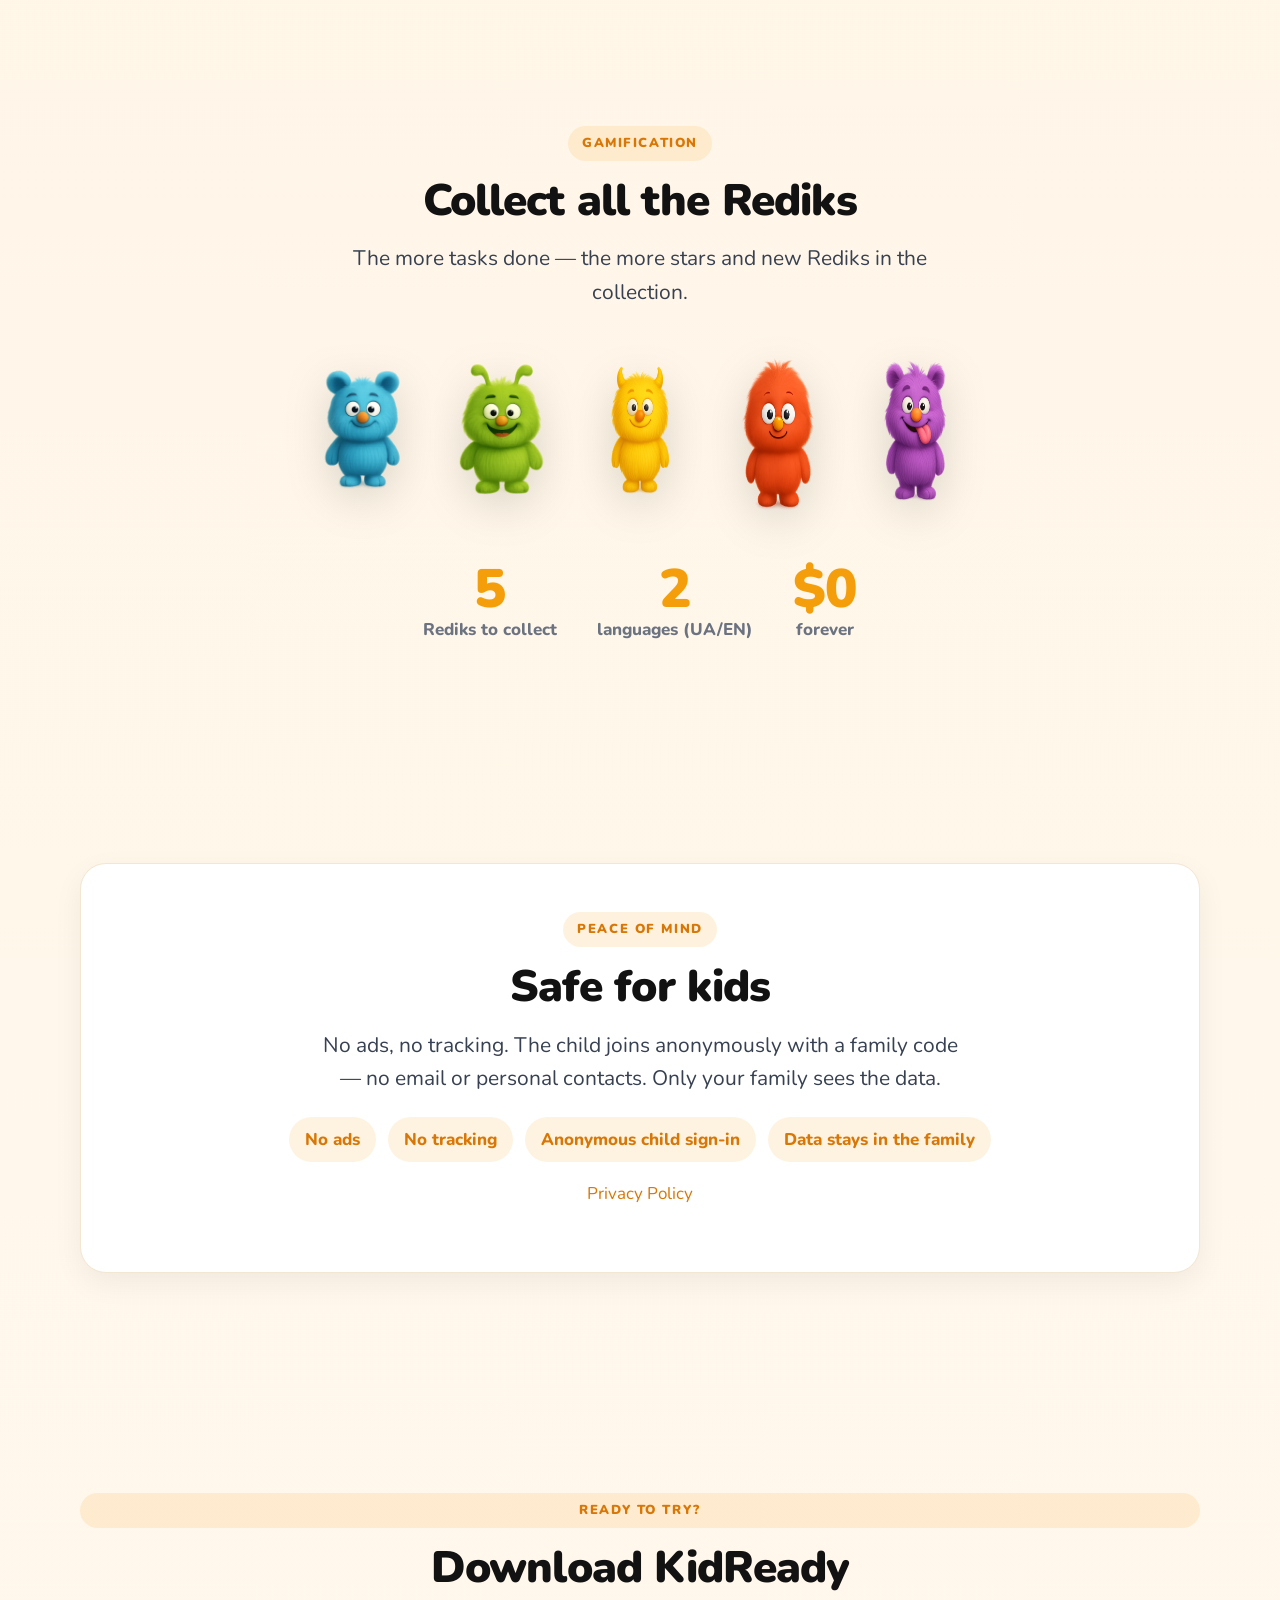
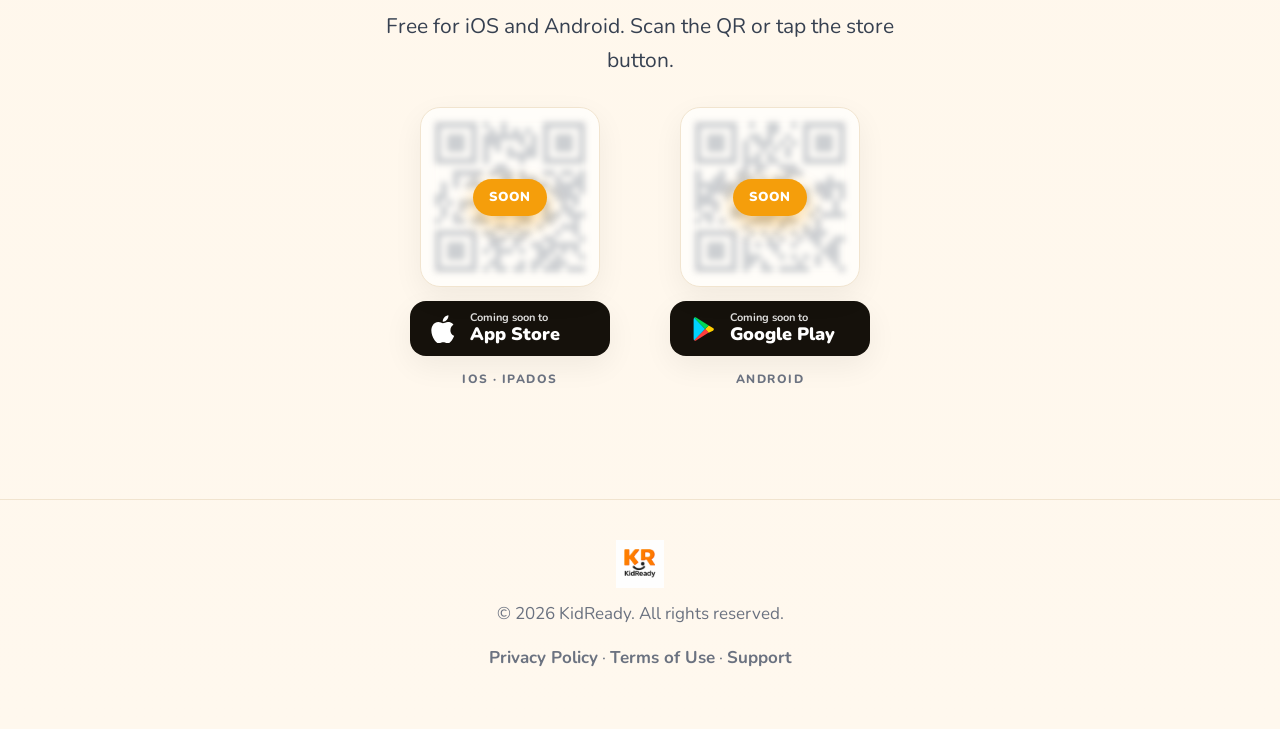
==== commit 8d2b0e0d: "feat(site): мовозалежні скріни (EN-набір у screens/en/) + чіткіша якість 880px - 8 англ. скрінів дод" ====
--- a/index.html
+++ b/index.html
@@ -53,7 +53,7 @@
         <img class="redik r3 float d3" src="assets/rediki-yellow.png" alt="" />
         <img class="redik r4 float" src="assets/rediki-orange.png" alt="" />
         <div class="phone tilt">
-          <img src="assets/screens/child100.png" alt="KidReady" />
+          <img src="assets/screens/child100.png" data-scr="child100" alt="KidReady" />
         </div>
       </div>
     </div>
@@ -113,63 +113,63 @@
     <div class="wrap features-grid">
       <div class="features-left">
 
-        <div class="feature-block" data-screen="assets/screens/child100.png">
+        <div class="feature-block" data-scr="child100">
           <div class="card reveal">
             <div class="emoji">🐻</div>
             <h3 data-i18n="f1t">Метр готовності + Редік</h3>
             <p data-i18n="f1d">Дитина бачить свій прогрес у відсотках. Виконує справи — і її Редік оживає та радіє. Проста й чесна мотивація.</p>
           </div>
-          <div class="feature-phone"><div class="phone"><img src="assets/screens/child100.png" alt="" /></div></div>
-        </div>
-
-        <div class="feature-block" data-screen="assets/screens/rewards.png">
+          <div class="feature-phone"><div class="phone"><img src="assets/screens/child100.png" data-scr="child100" alt="" /></div></div>
+        </div>
+
+        <div class="feature-block" data-scr="rewards">
           <div class="card reveal">
             <div class="emoji">🎁</div>
             <h3 data-i18n="f2t">Зірки та винагороди</h3>
             <p data-i18n="f2d">За кожну справу — зірки. Накопичені зірки дитина обмінює на винагороди, які ви самі придумали: морозиво, нова гра, прогулянка.</p>
           </div>
-          <div class="feature-phone"><div class="phone"><img src="assets/screens/rewards.png" alt="" /></div></div>
-        </div>
-
-        <div class="feature-block" data-screen="assets/screens/chores.png">
+          <div class="feature-phone"><div class="phone"><img src="assets/screens/rewards.png" data-scr="rewards" alt="" /></div></div>
+        </div>
+
+        <div class="feature-block" data-scr="chores">
           <div class="card reveal">
             <div class="emoji">✅</div>
             <h3 data-i18n="f3t">Доручення для всіх</h3>
             <p data-i18n="f3d">Будь-хто в родині ставить доручення будь-кому — з виконавцем, датою й часом. Пуш прилітає кому треба, нагадування не загубиться.</p>
           </div>
-          <div class="feature-phone"><div class="phone"><img src="assets/screens/chores.png" alt="" /></div></div>
-        </div>
-
-        <div class="feature-block" data-screen="assets/screens/command.png">
+          <div class="feature-phone"><div class="phone"><img src="assets/screens/chores.png" data-scr="chores" alt="" /></div></div>
+        </div>
+
+        <div class="feature-block" data-scr="command">
           <div class="card reveal">
             <div class="emoji">📅</div>
             <h3 data-i18n="f4t">Розклад уроків</h3>
             <p data-i18n="f4d">Зручний тижневий розклад із часом початку уроків. Дитина завжди знає, що брати з собою завтра.</p>
           </div>
-          <div class="feature-phone"><div class="phone"><img src="assets/screens/command.png" alt="" /></div></div>
-        </div>
-
-        <div class="feature-block" data-screen="assets/screens/calendar.png">
+          <div class="feature-phone"><div class="phone"><img src="assets/screens/command.png" data-scr="command" alt="" /></div></div>
+        </div>
+
+        <div class="feature-block" data-scr="calendar">
           <div class="card reveal">
             <div class="emoji">🗓️</div>
             <h3 data-i18n="f5t">Сімейний календар</h3>
             <p data-i18n="f5d">Постав нагадування на дату — і в потрібний час пуш отримають усі члени родини. Сімейна вечеря, лікар, день народження — ніхто не забуде.</p>
           </div>
-          <div class="feature-phone"><div class="phone"><img src="assets/screens/calendar.png" alt="" /></div></div>
-        </div>
-
-        <div class="feature-block" data-screen="assets/screens/rediki.png">
+          <div class="feature-phone"><div class="phone"><img src="assets/screens/calendar.png" data-scr="calendar" alt="" /></div></div>
+        </div>
+
+        <div class="feature-block" data-scr="rediki">
           <div class="card reveal">
             <div class="emoji">🦝</div>
             <h3 data-i18n="f6t">Колекція Редіків</h3>
             <p data-i18n="f6d">П'ять унікальних Редіків, яких дитина відкриває, заробляючи зірки. Чудовий стимул довести справи до кінця.</p>
           </div>
-          <div class="feature-phone"><div class="phone"><img src="assets/screens/rediki.png" alt="" /></div></div>
+          <div class="feature-phone"><div class="phone"><img src="assets/screens/rediki.png" data-scr="rediki" alt="" /></div></div>
         </div>
 
       </div>
       <div class="features-sticky">
-        <div class="phone"><img id="sticky-screen" src="assets/screens/child100.png" alt="KidReady" /></div>
+        <div class="phone"><img id="sticky-screen" data-scr="child100" src="assets/screens/child100.png" alt="KidReady" /></div>
       </div>
     </div>
   </section>
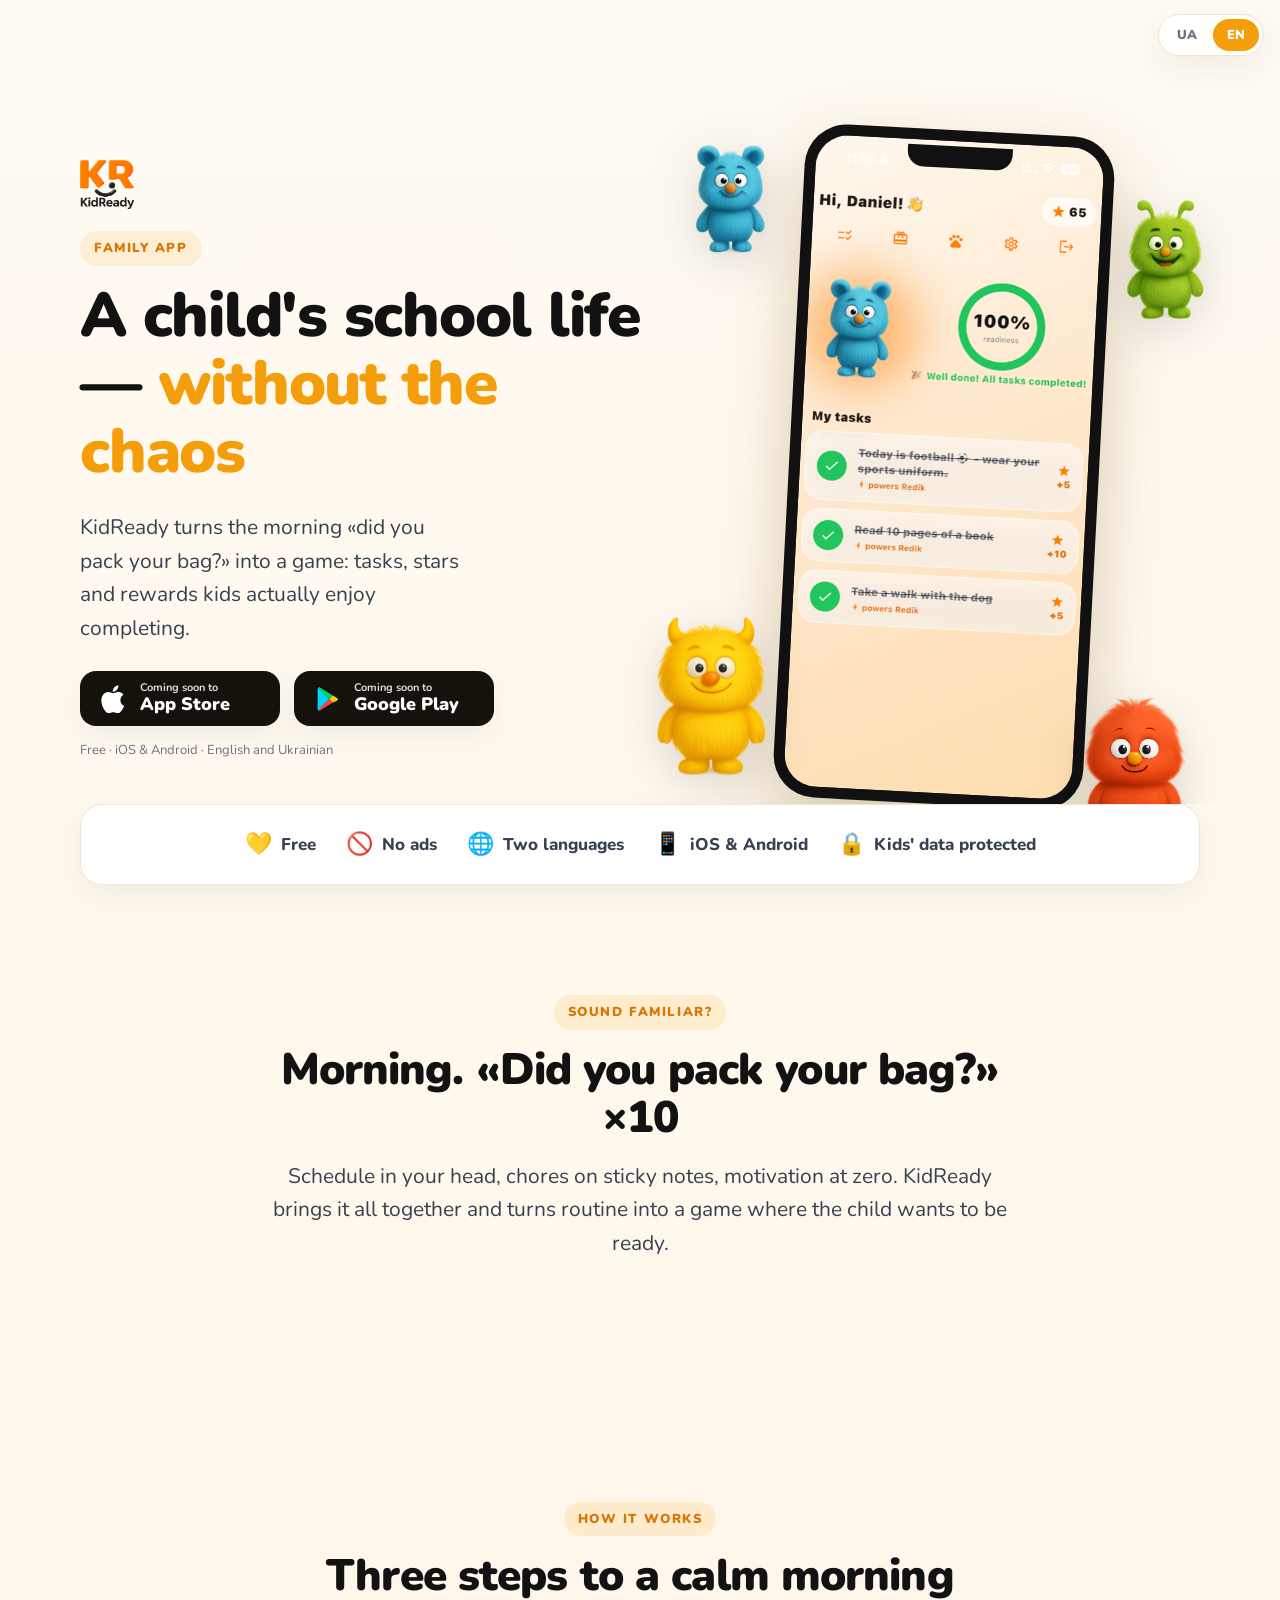
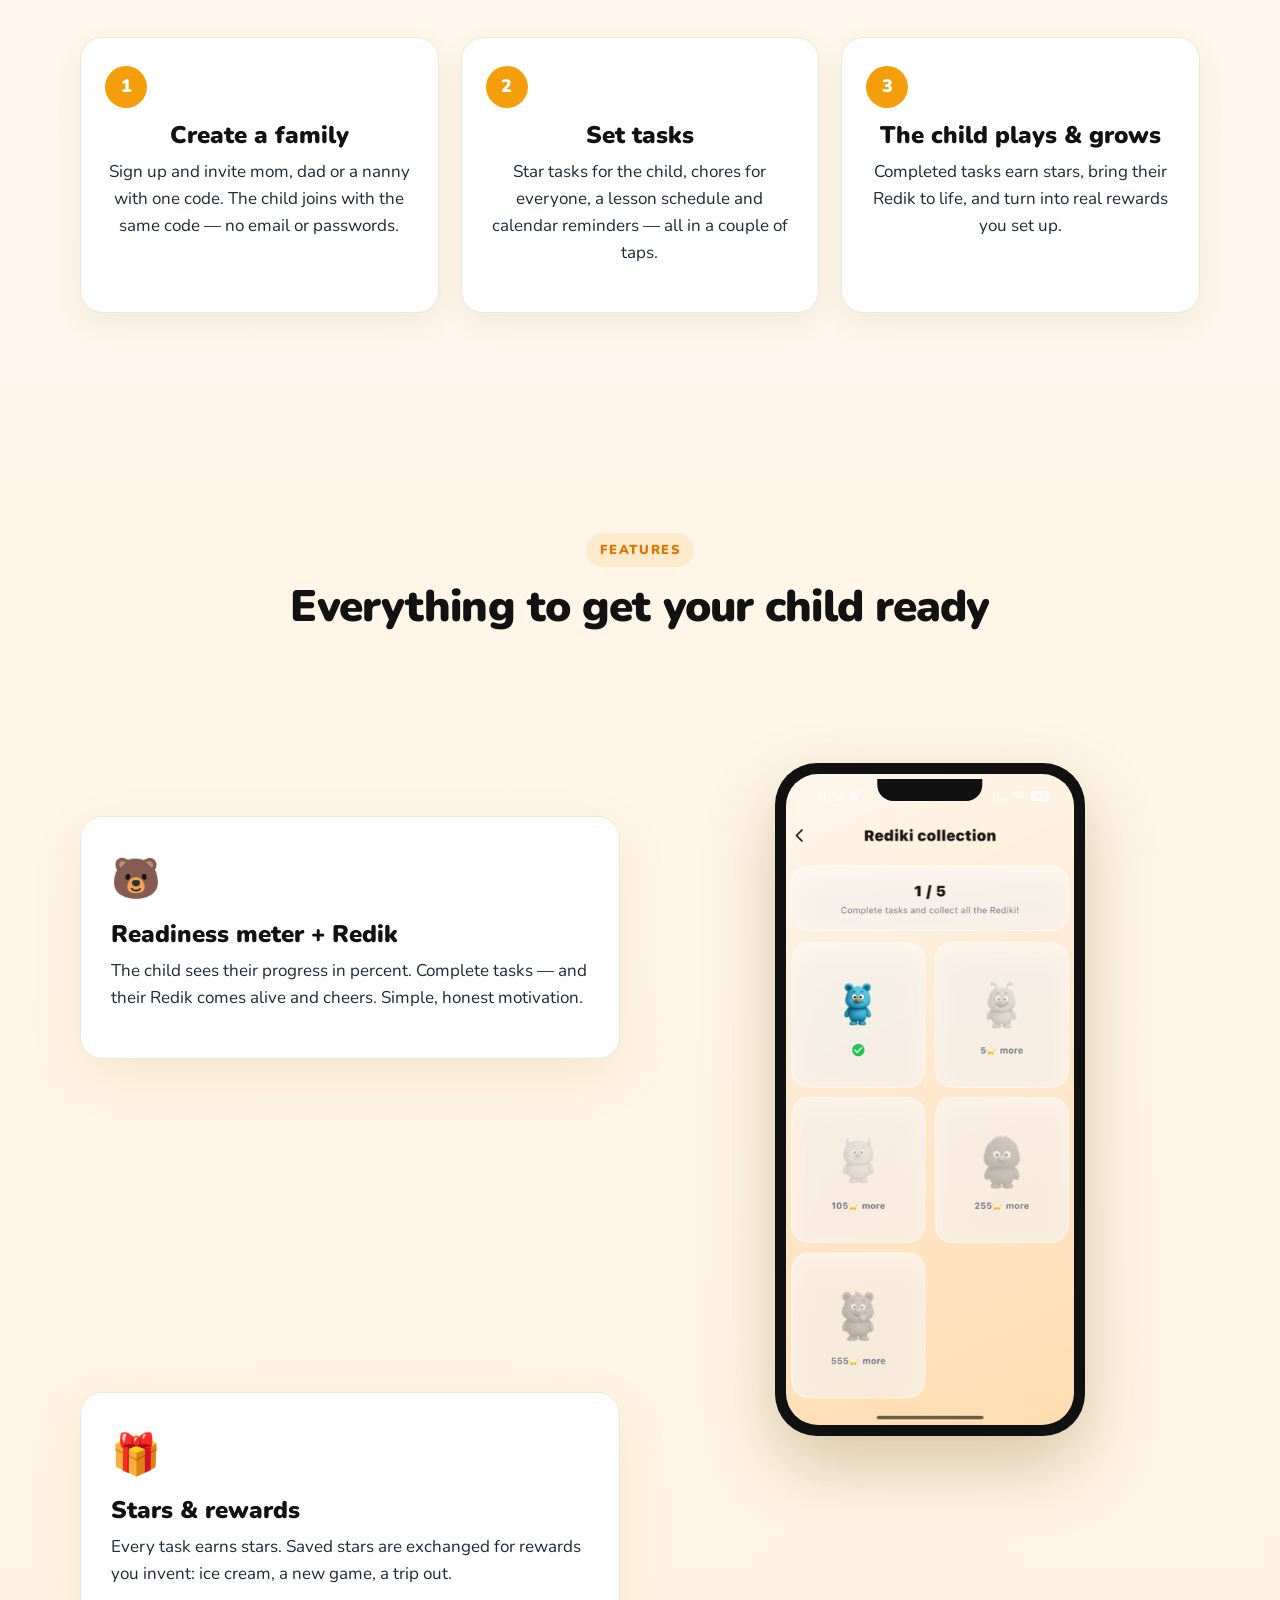
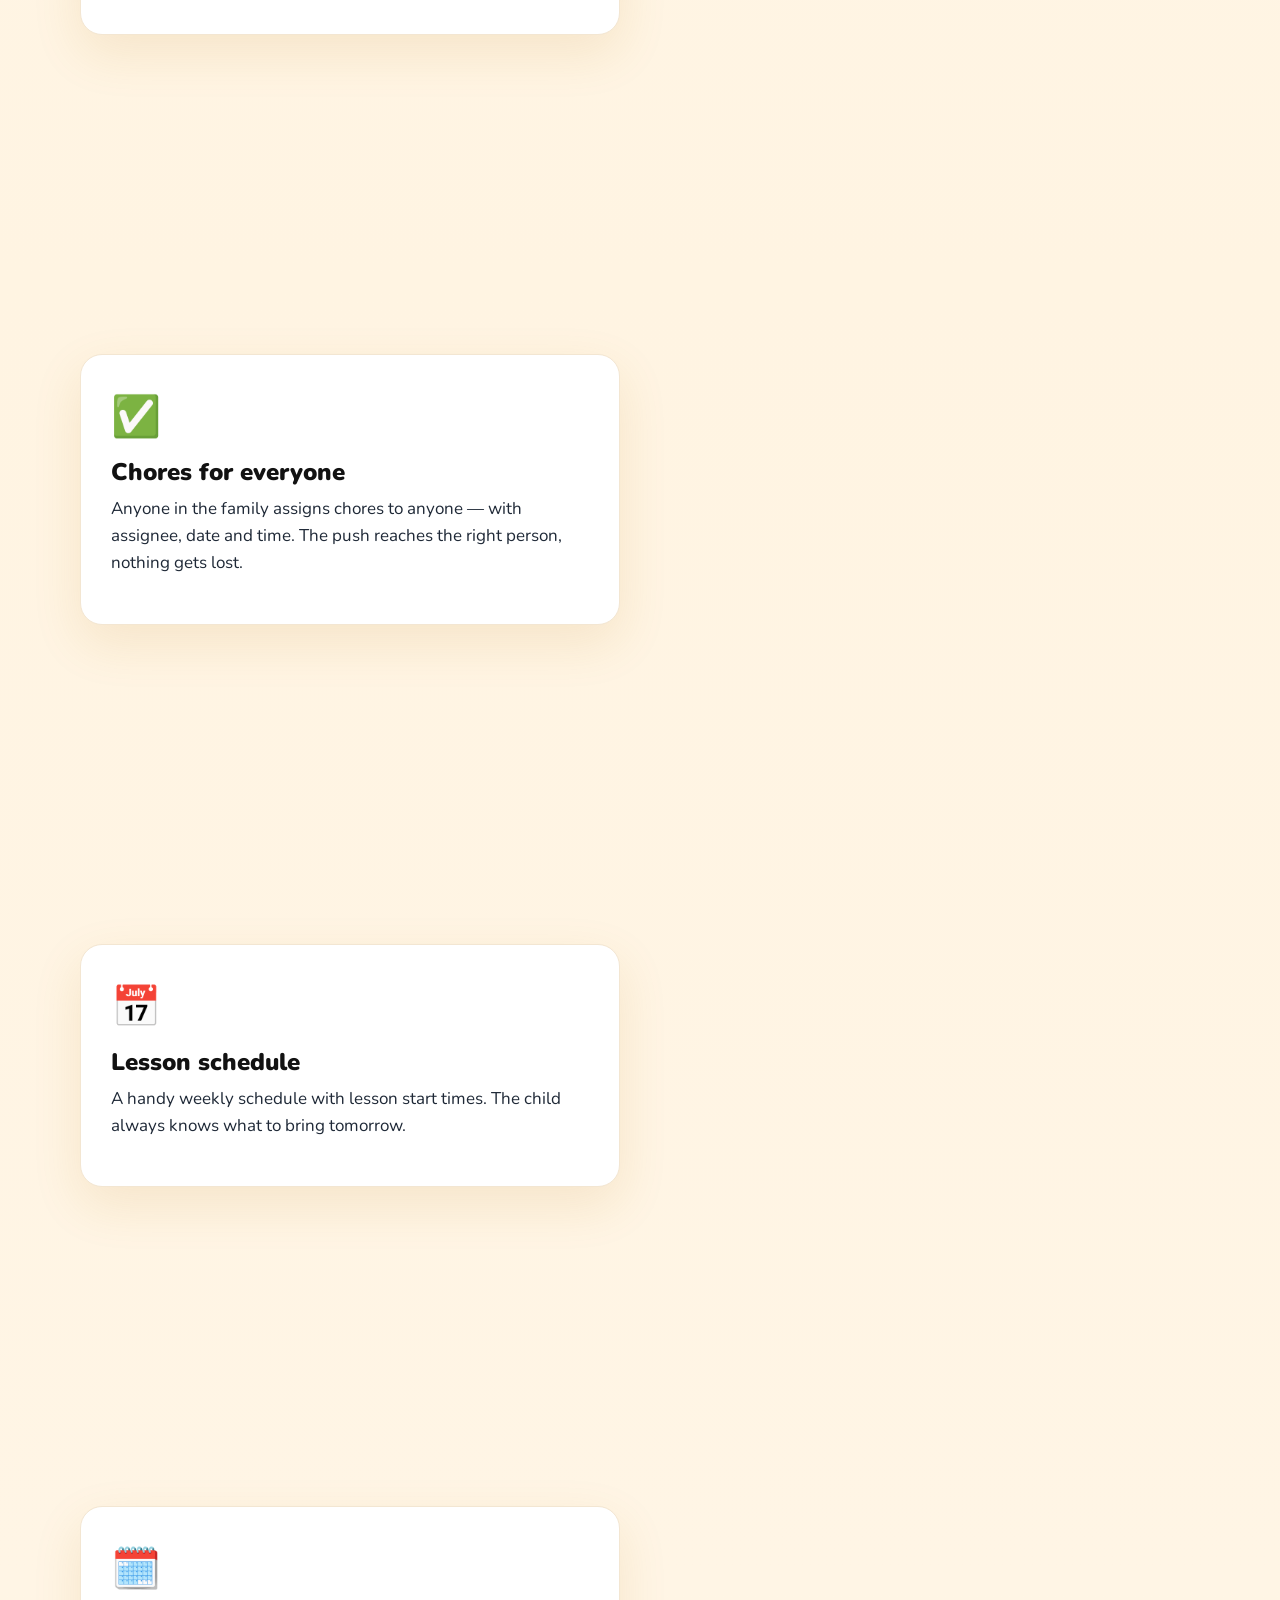
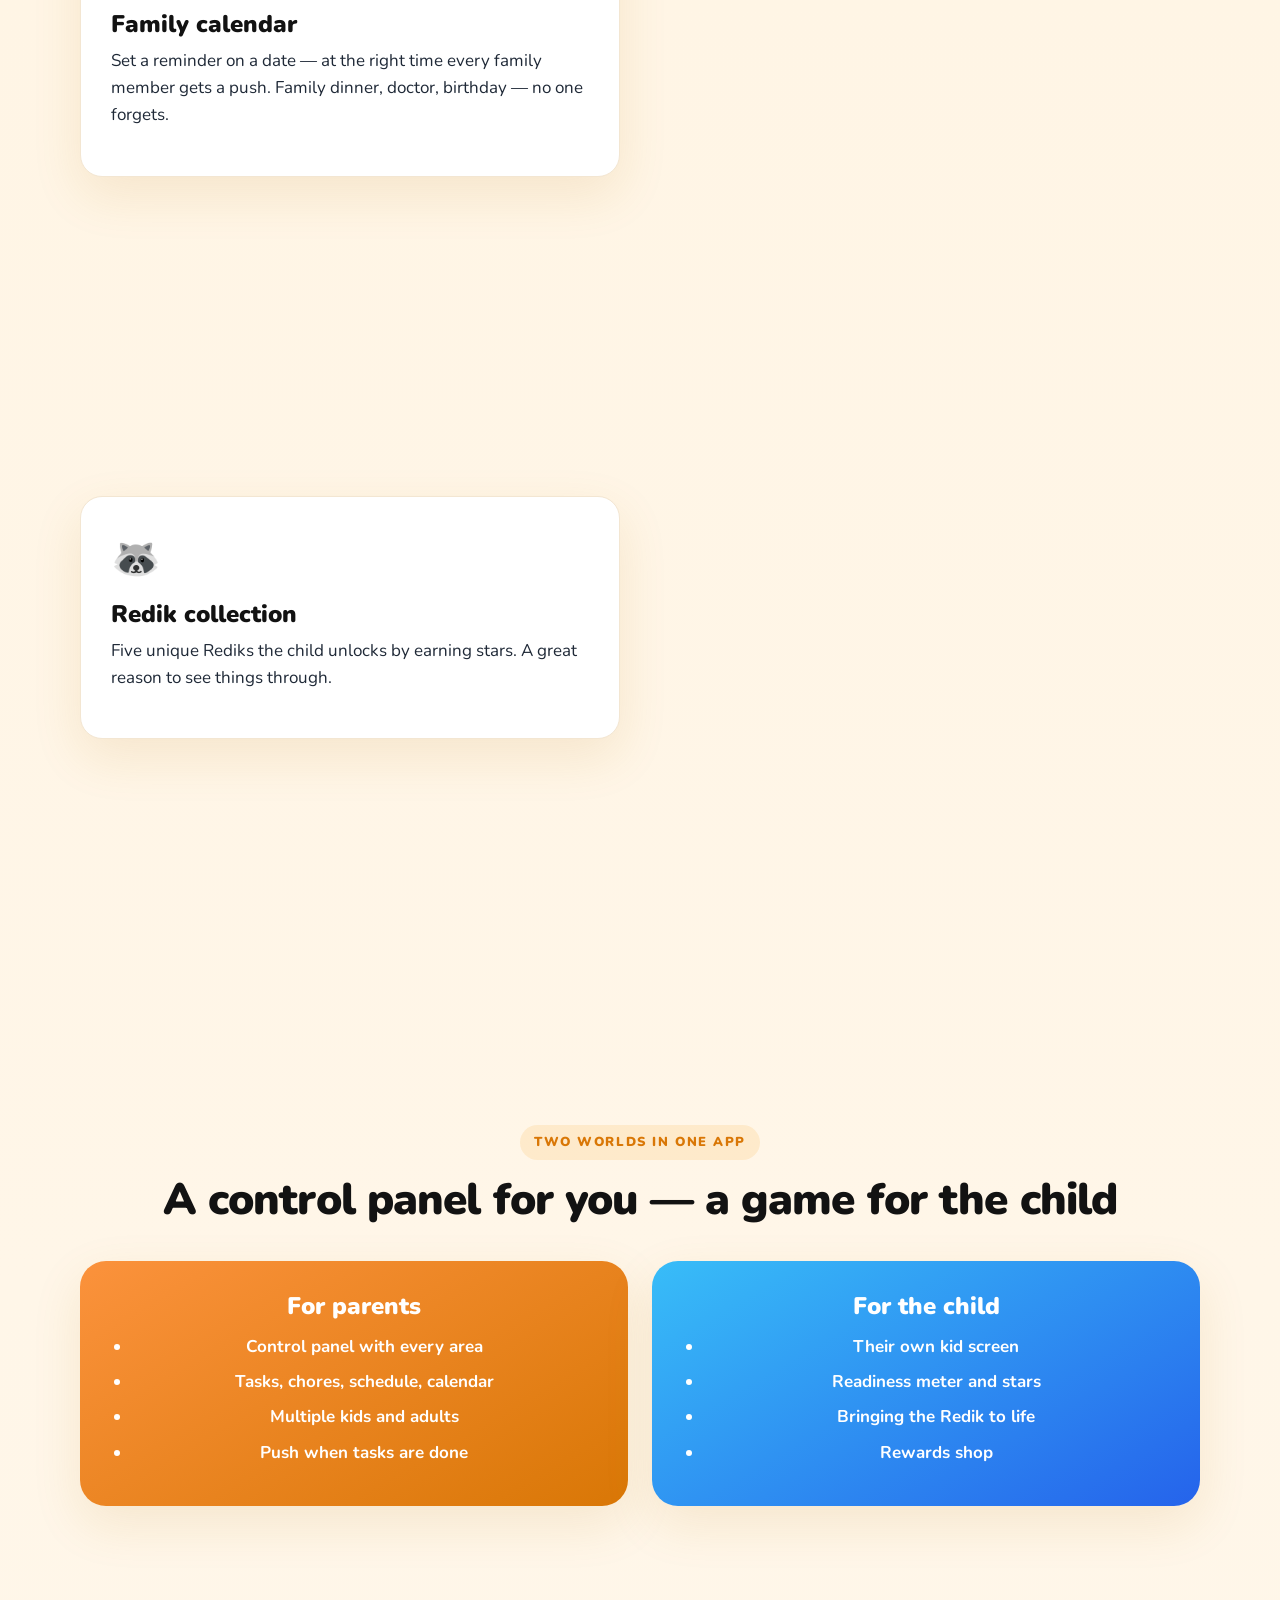
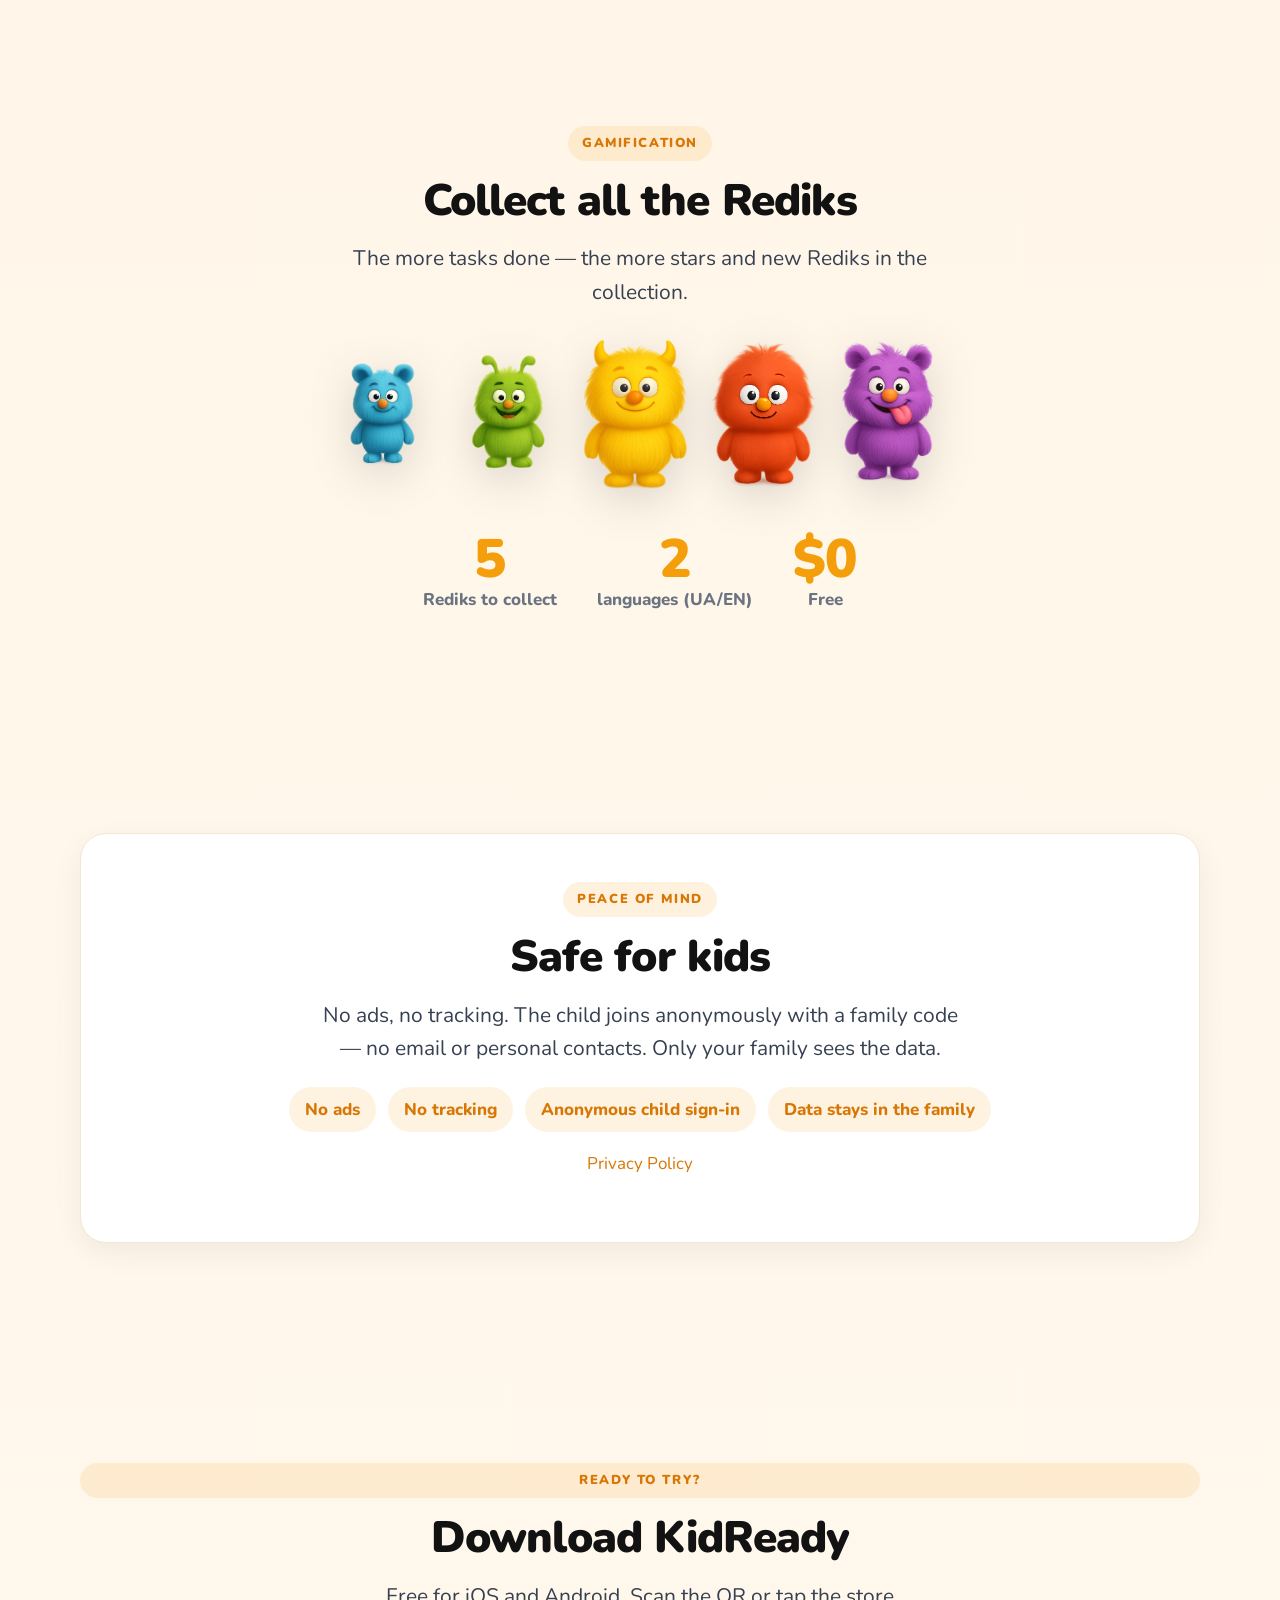
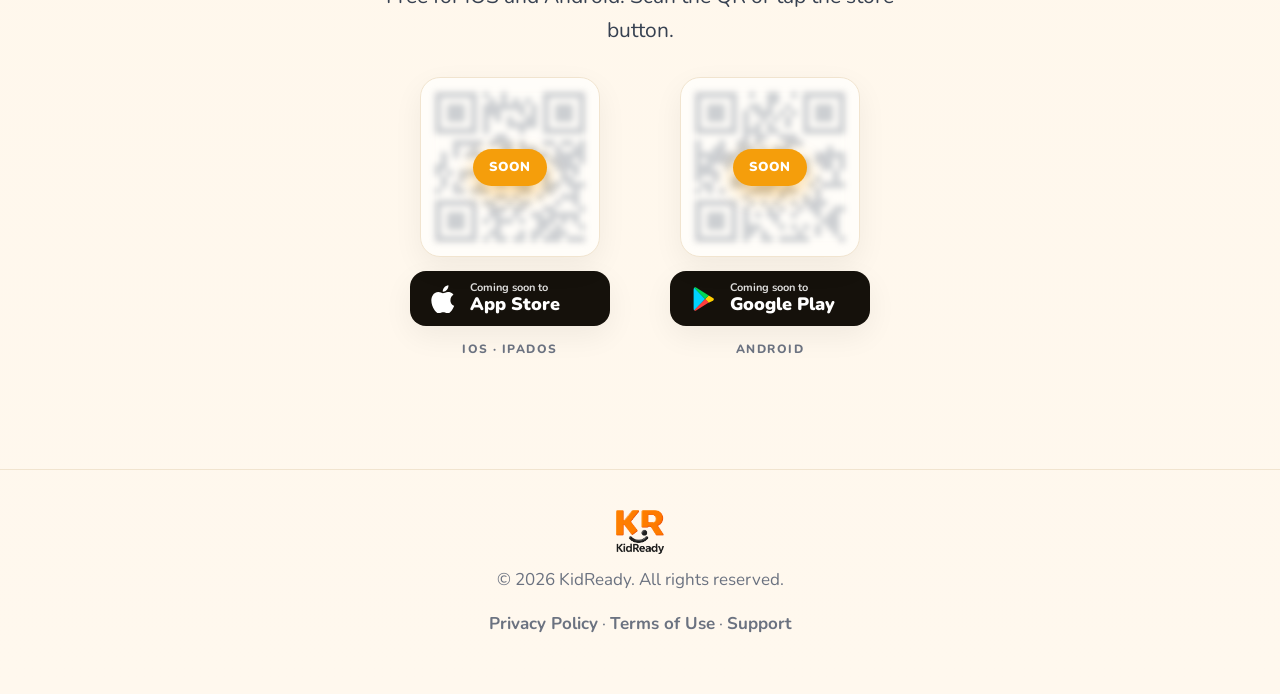
==== commit c089f414: "fix(site): уніфіковано розмір Редіків, прозоре лого, '0₴ Безкоштовно' - обрізано прозорі поля всіх Р" ====
--- a/index.html
+++ b/index.html
@@ -29,7 +29,7 @@
     <div class="wrap hero-grid">
       <div class="hero-text">
         <div class="logo">
-          <img src="assets/main_logo.png" alt="KidReady" />
+          <img src="assets/main_logo_t.png" alt="KidReady" />
         </div>
         <span class="eyebrow" data-i18n="heroBadge">Сімейний застосунок</span>
         <h1 data-i18n-html="heroTitle">Шкільне життя дитини — <span class="accent">без хаосу</span></h1>
@@ -276,7 +276,7 @@
 
   <!-- ================= FOOTER ================= -->
   <footer>
-    <img class="flogo" src="assets/main_logo.png" alt="KidReady" />
+    <img class="flogo" src="assets/main_logo_t.png" alt="KidReady" />
     <p data-i18n="footRights">© 2026 KidReady. Усі права захищено.</p>
     <p>
       <a href="privacy.html" data-i18n="footPrivacy">Політика конфіденційності</a> ·
--- a/styles.css
+++ b/styles.css
@@ -122,9 +122,9 @@
 .world li{margin-bottom:8px;font-weight:700}
 
 /* COLLECTION */
-.coll{display:flex;gap:18px;justify-content:center;flex-wrap:wrap;margin-top:30px}
-.coll img{width:clamp(78px,13vw,120px);filter:drop-shadow(0 12px 22px rgba(0,0,0,.14));
-  transition:transform .3s ease}
+.coll{display:flex;gap:22px;justify-content:center;align-items:flex-end;flex-wrap:wrap;margin-top:30px}
+.coll img{height:clamp(110px,17vw,150px);width:auto;align-self:flex-end;
+  filter:drop-shadow(0 12px 22px rgba(0,0,0,.14));transition:transform .3s ease}
 .coll img:hover{transform:translateY(-10px) scale(1.06)}
 .stats{display:flex;gap:40px;justify-content:center;flex-wrap:wrap;margin-top:42px}
 .stat .n{font-size:clamp(34px,6vw,54px);font-weight:900;color:var(--brand);line-height:1}
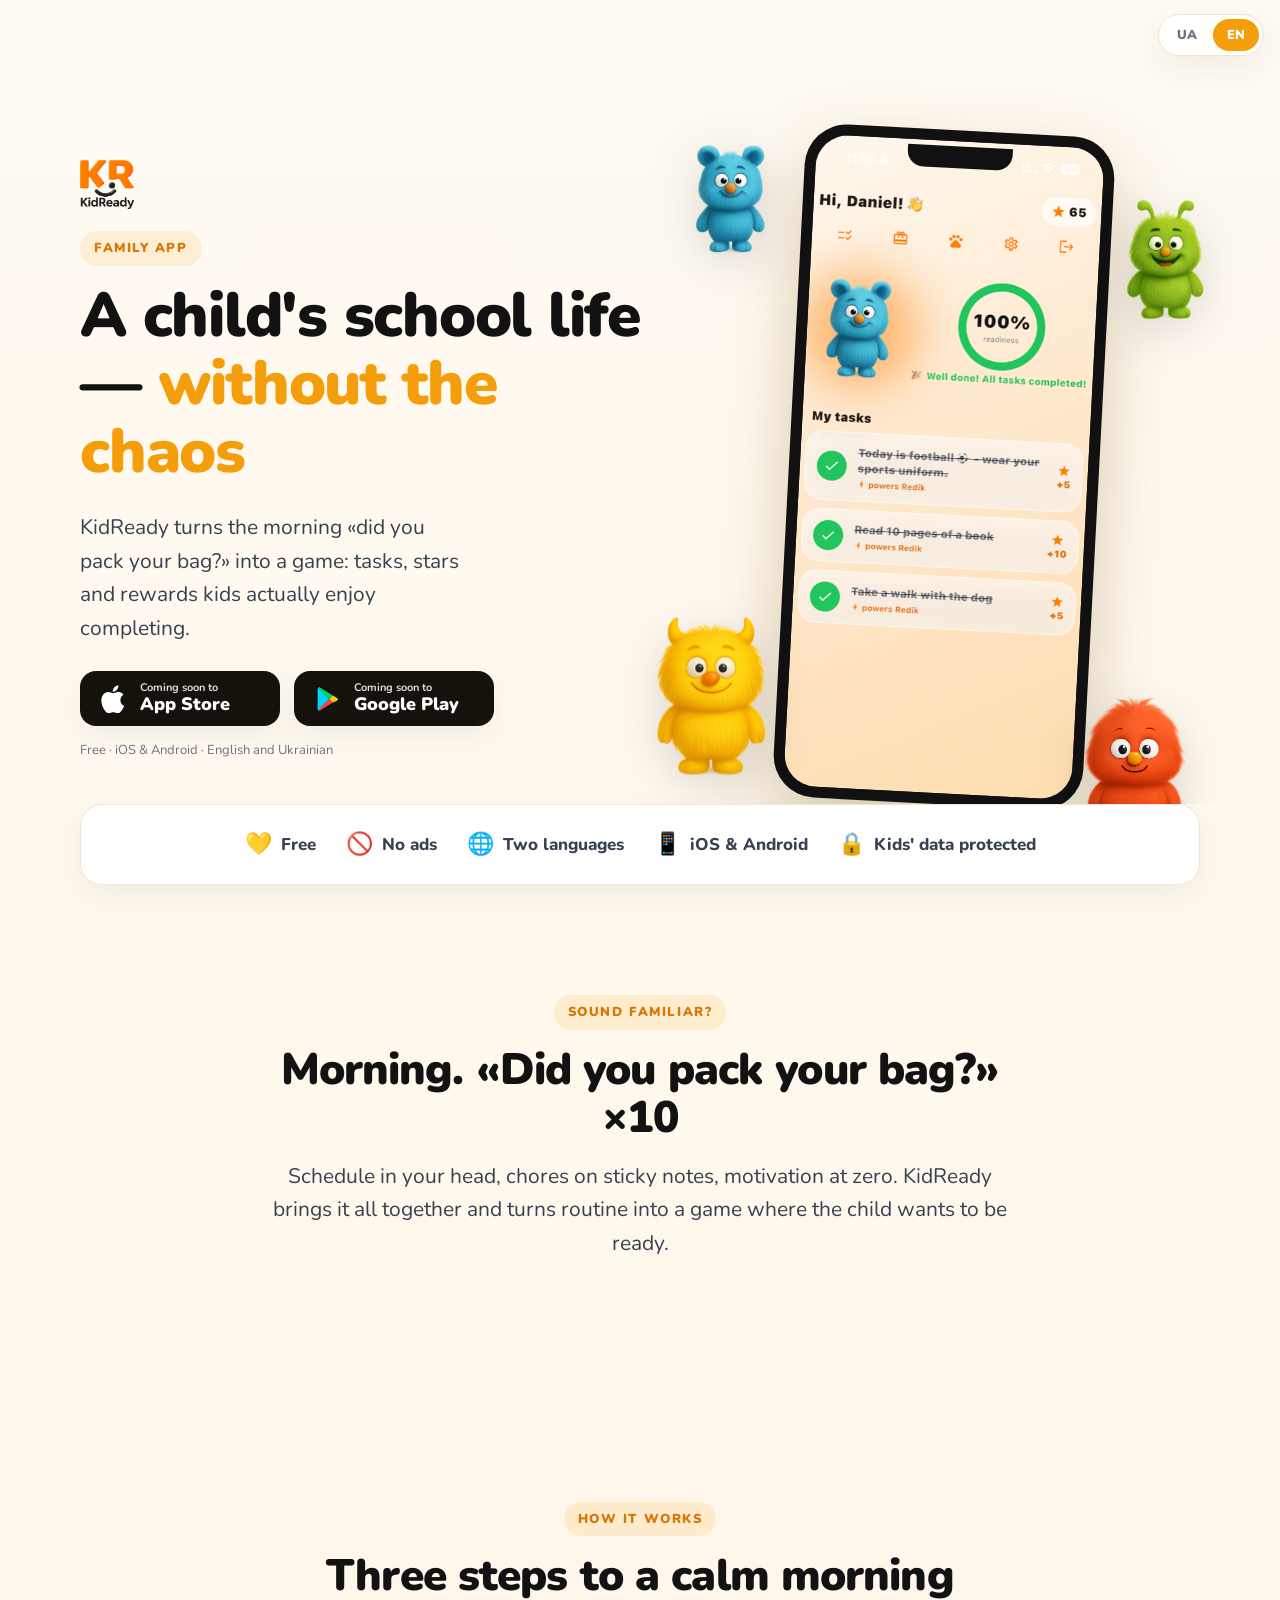
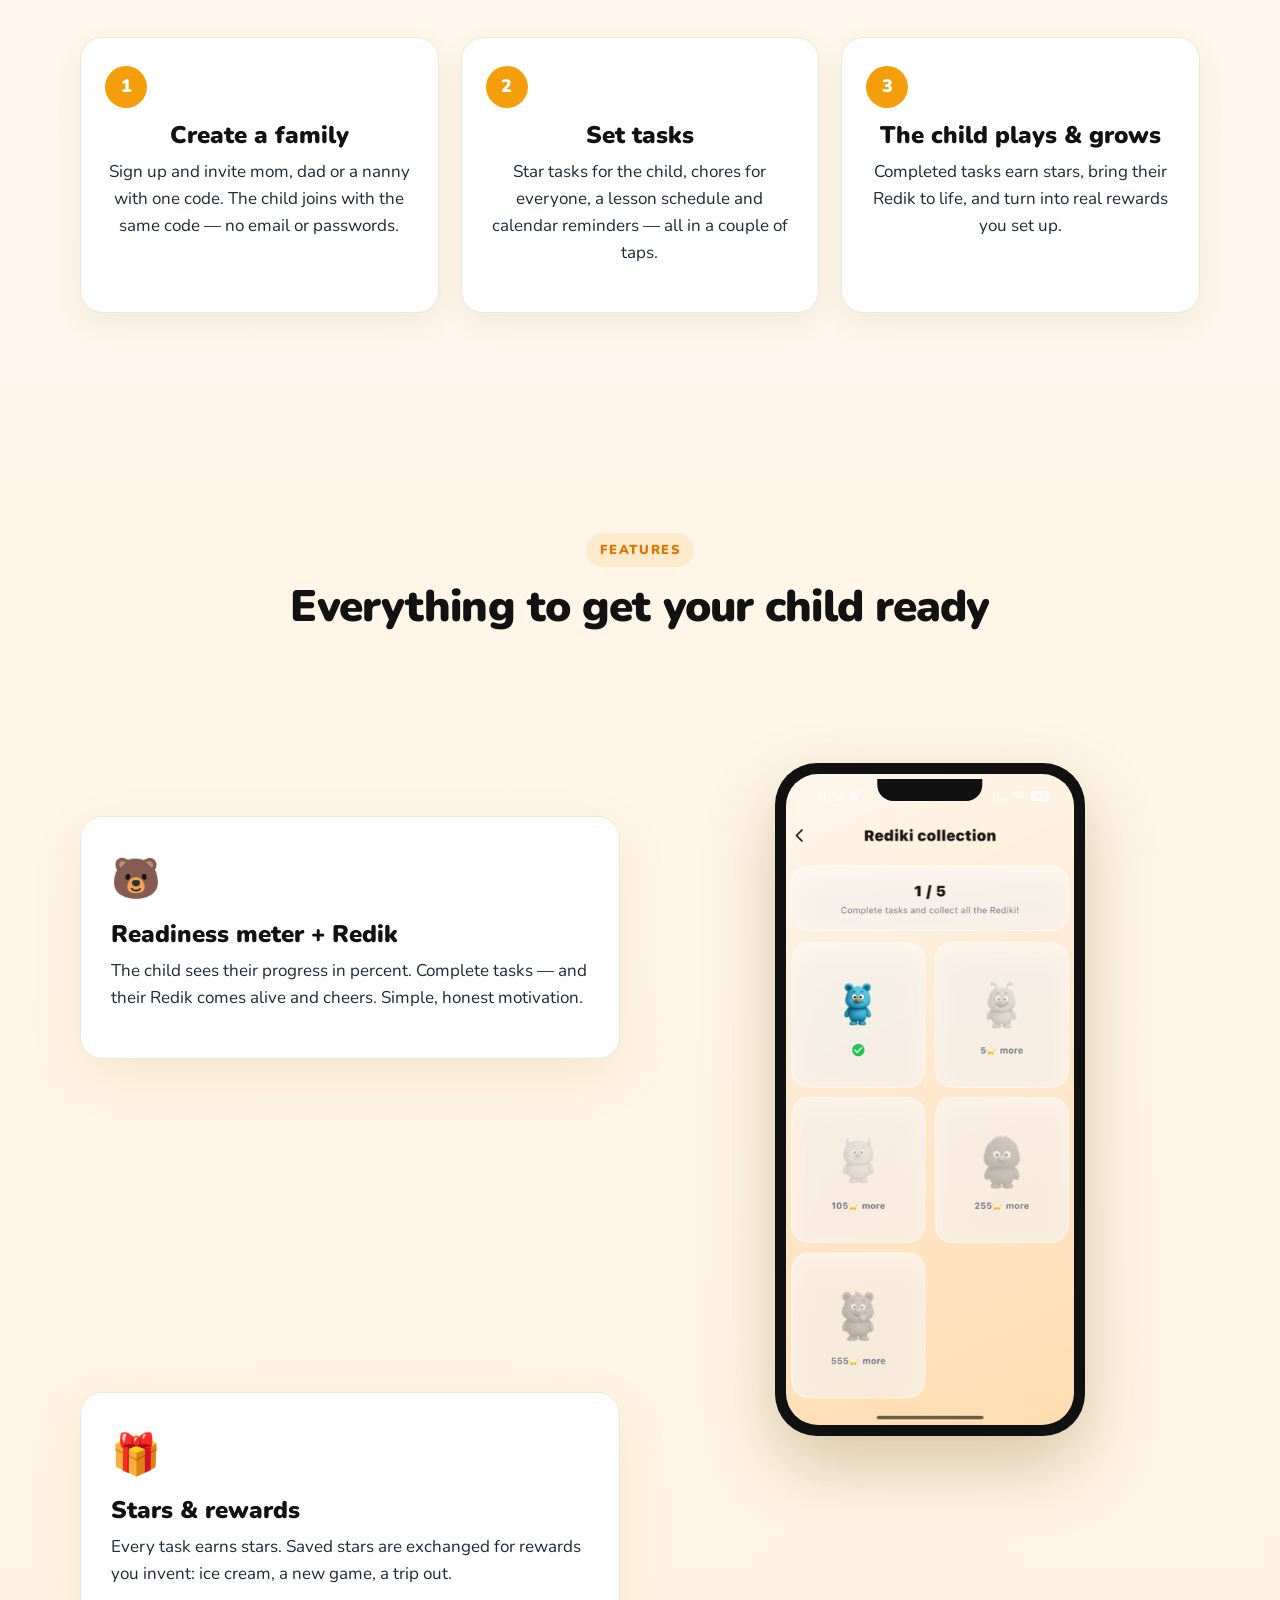
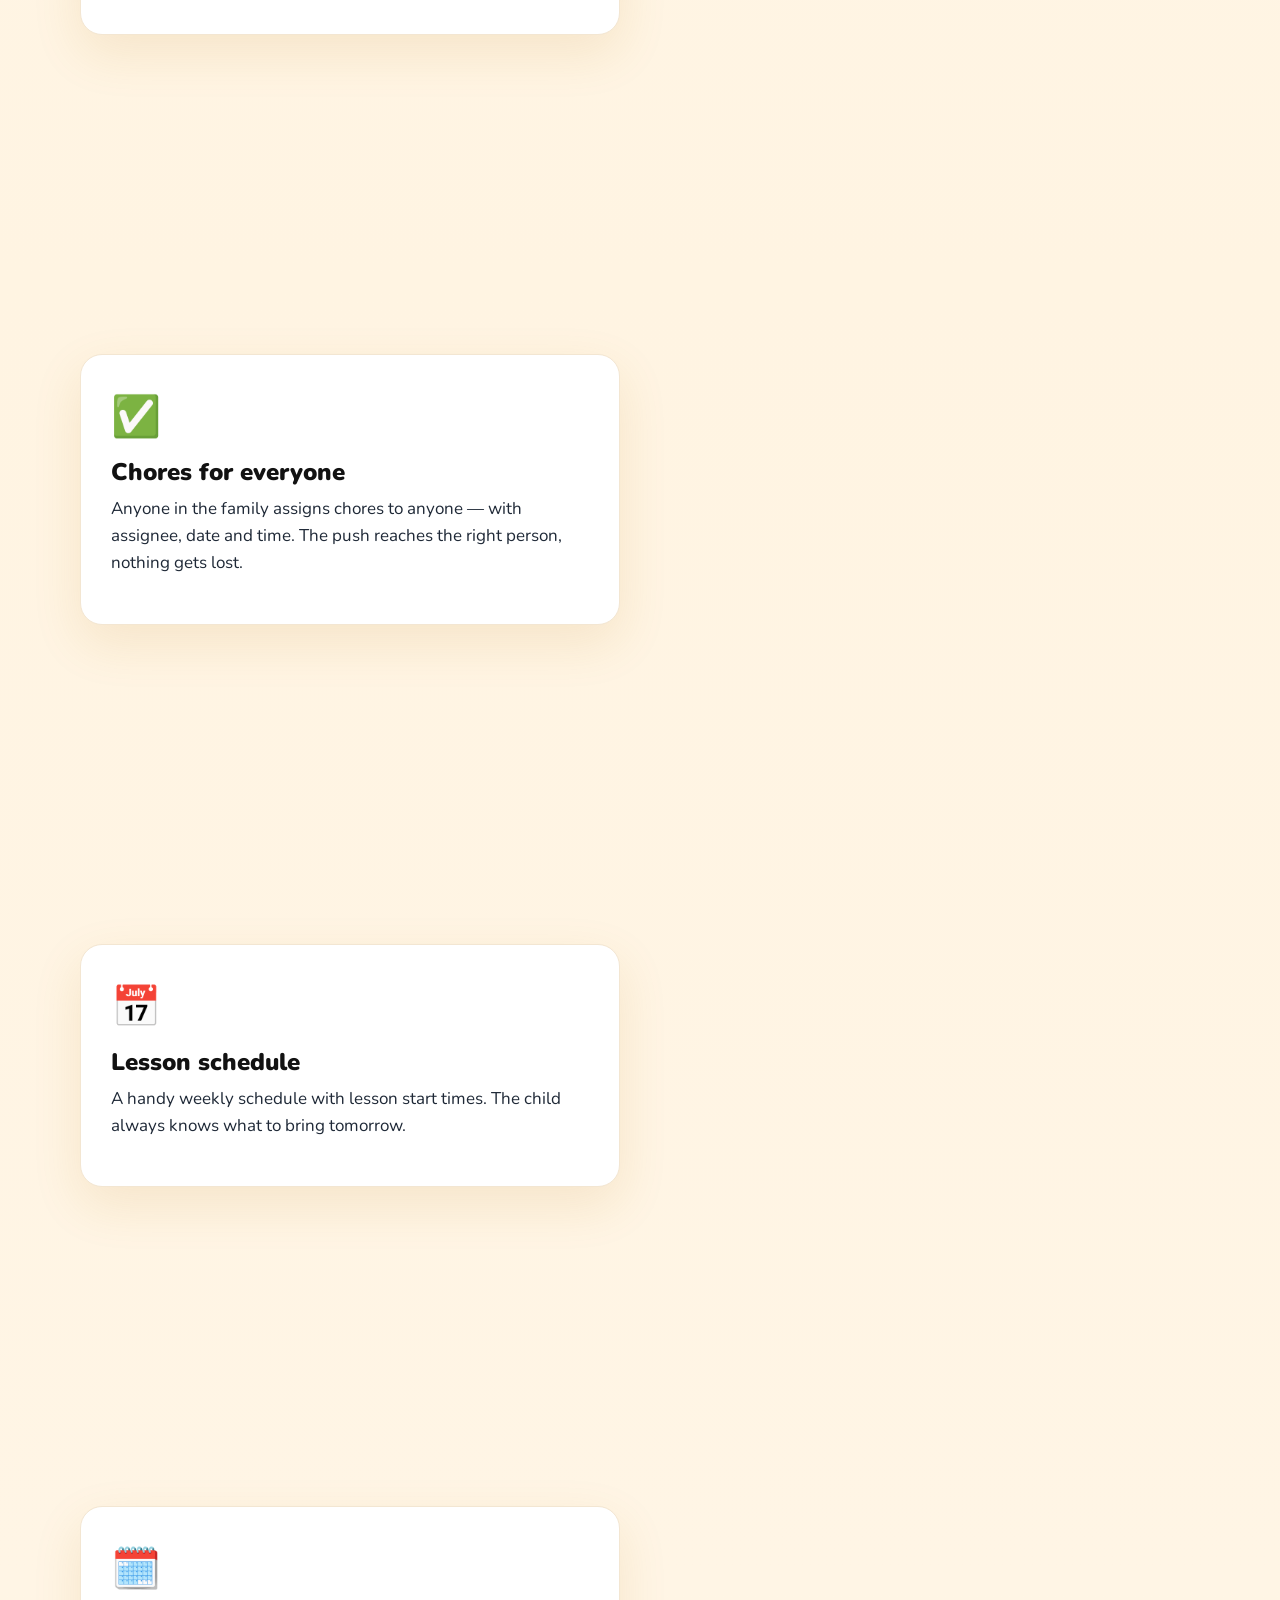
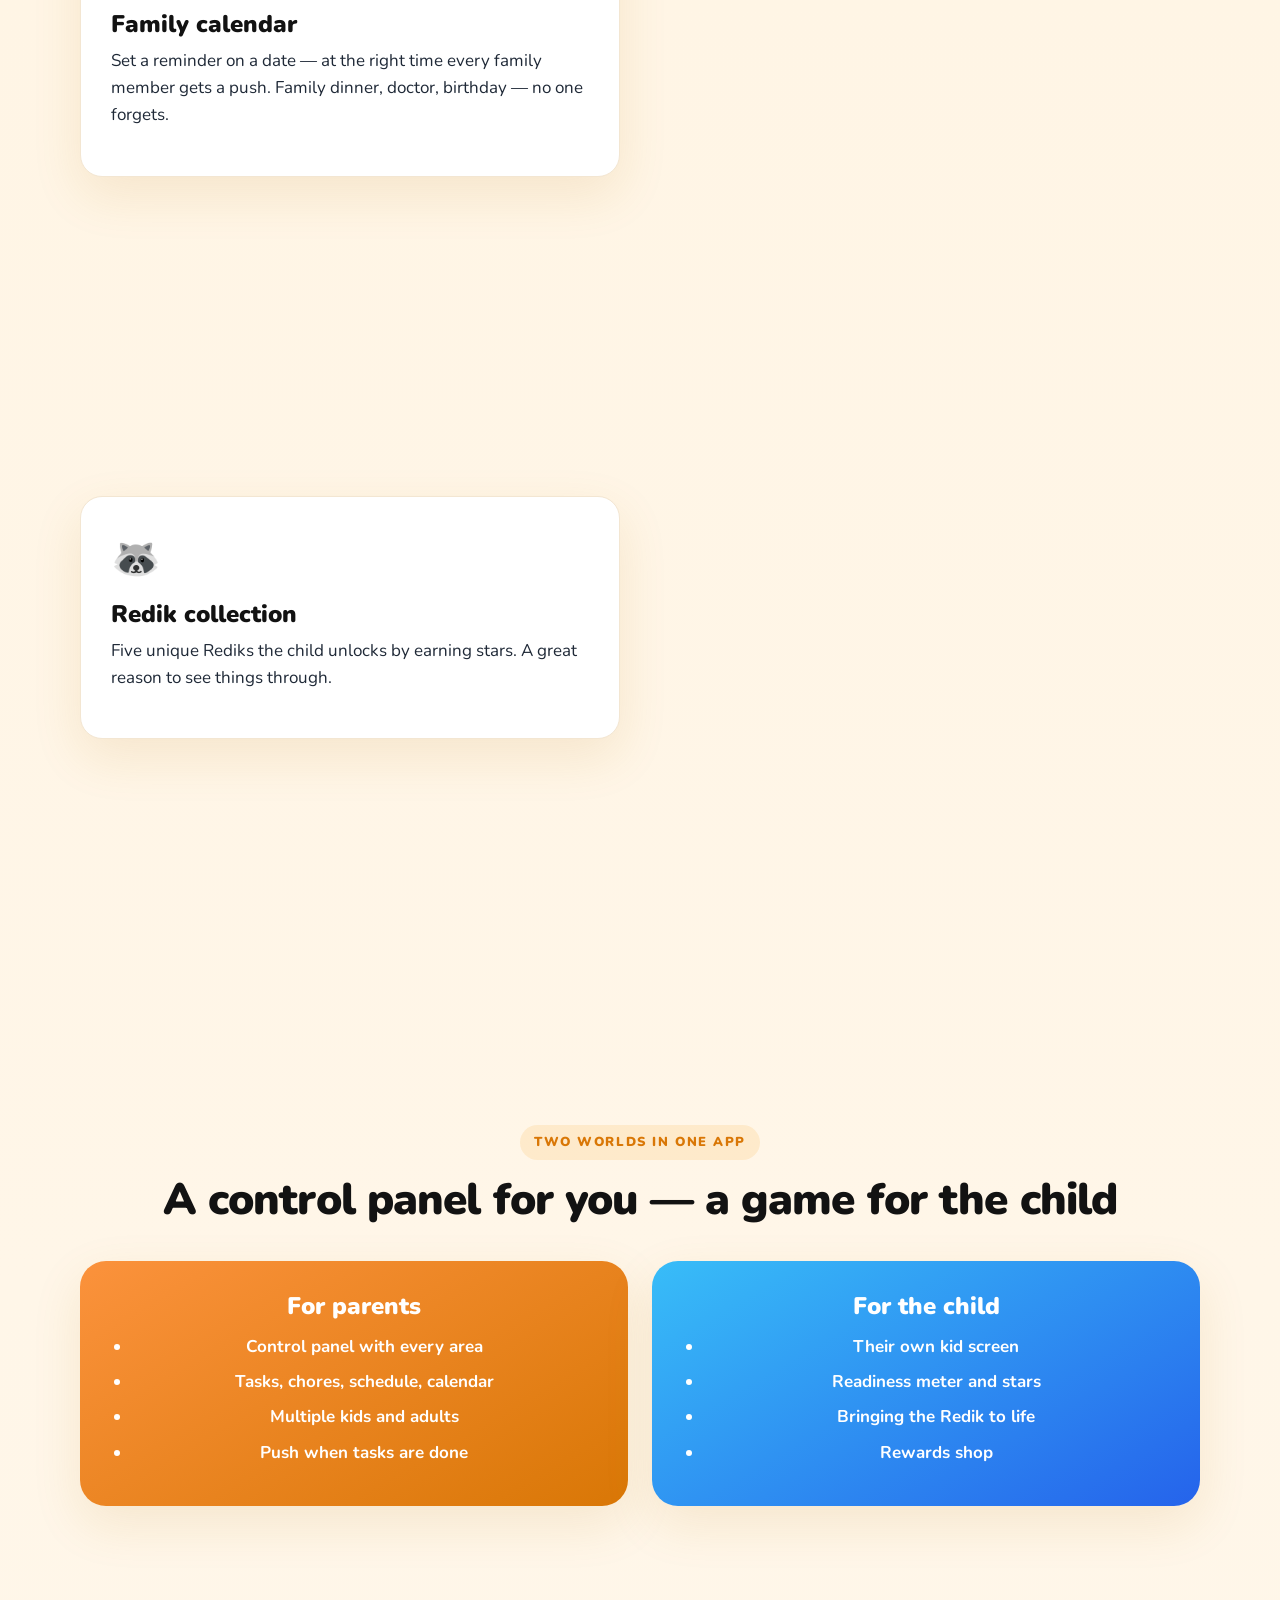
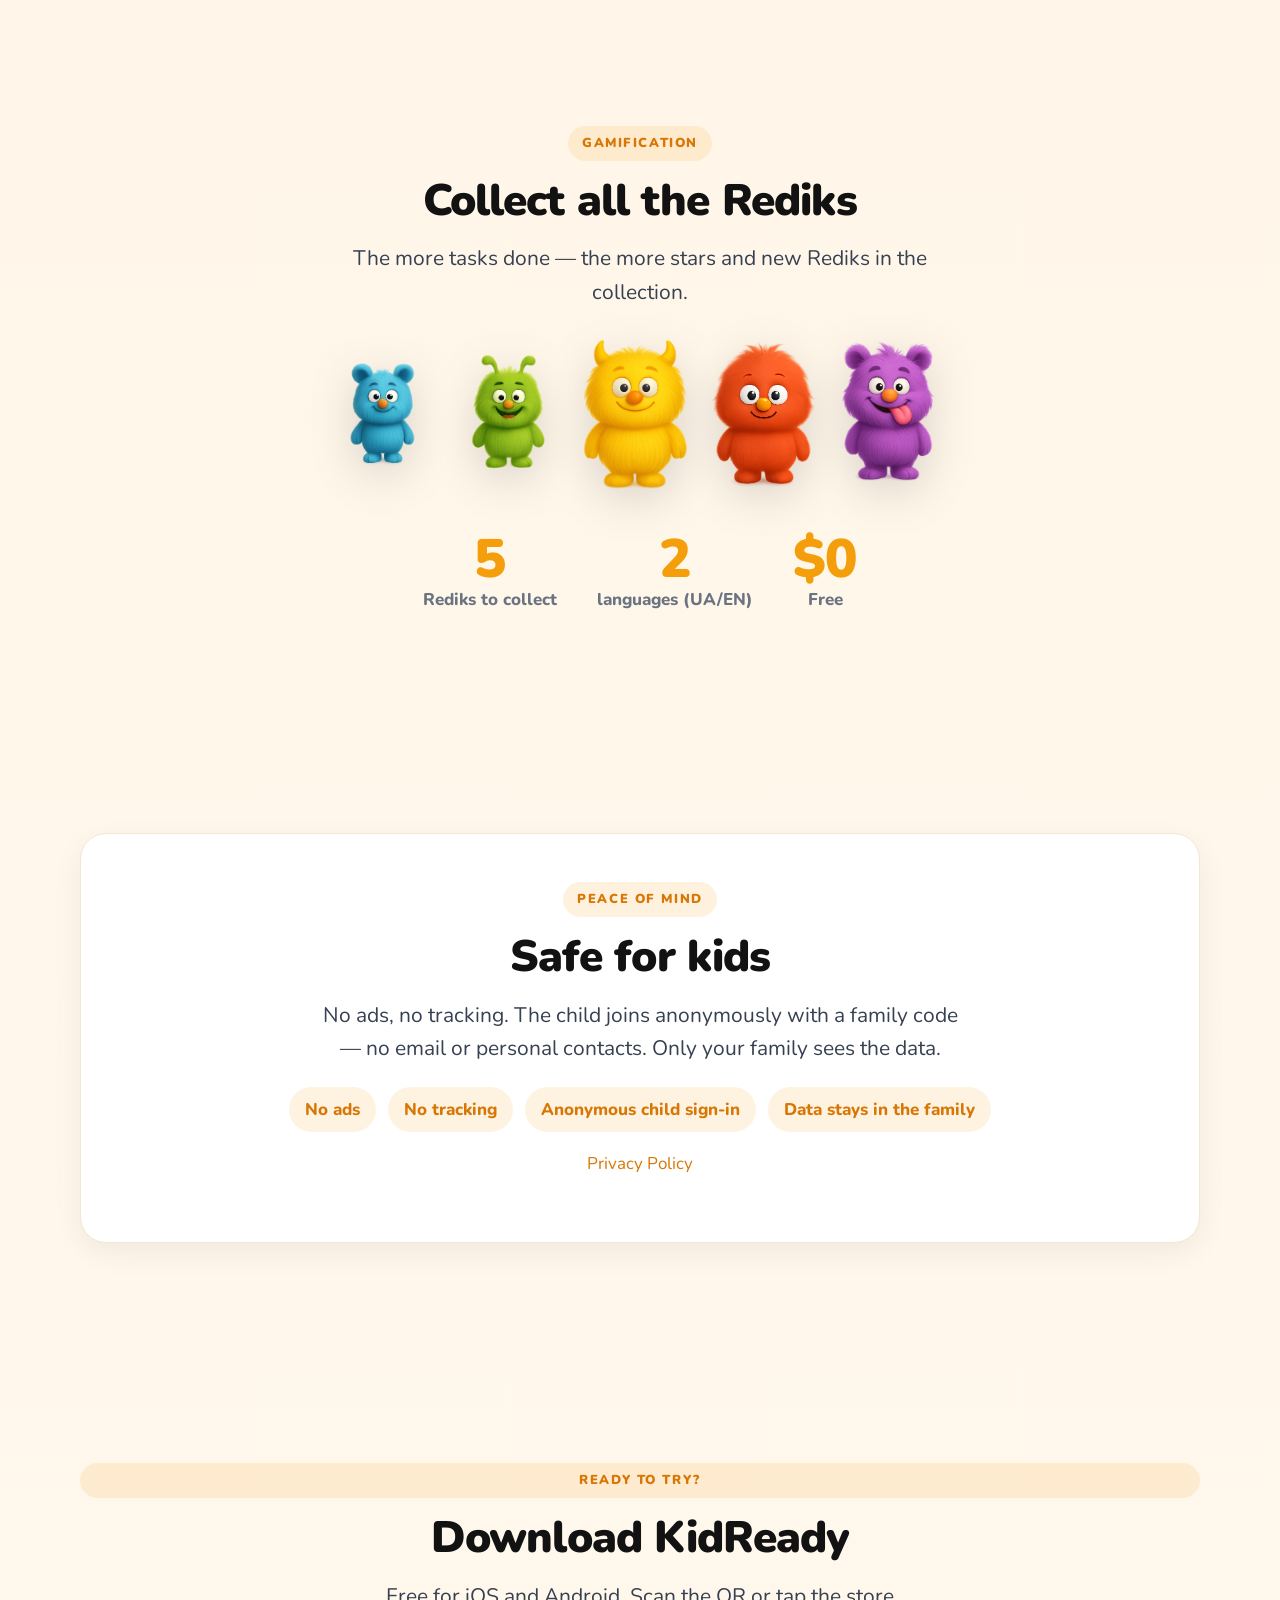
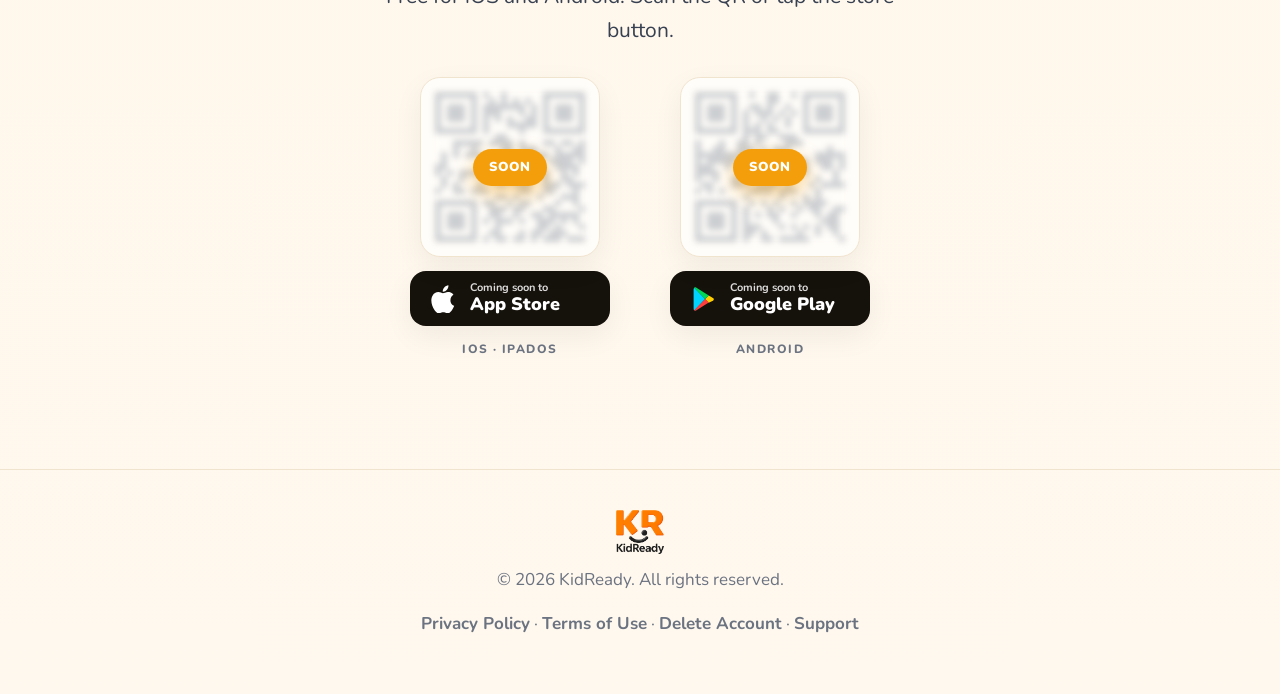
==== commit a8bd289b: "feat: посилання на видалення акаунта у футері (UA/EN)" ====
--- a/index.html
+++ b/index.html
@@ -281,6 +281,7 @@
     <p>
       <a href="privacy.html" data-i18n="footPrivacy">Політика конфіденційності</a> ·
       <a href="terms.html" data-i18n="footTerms">Умови використання</a> ·
+      <a href="delete-account.html" data-i18n="footDelete">Видалення акаунта</a> ·
       <a href="mailto:support@kidready.com.ua" data-i18n="footSupport">Підтримка</a>
     </p>
   </footer>
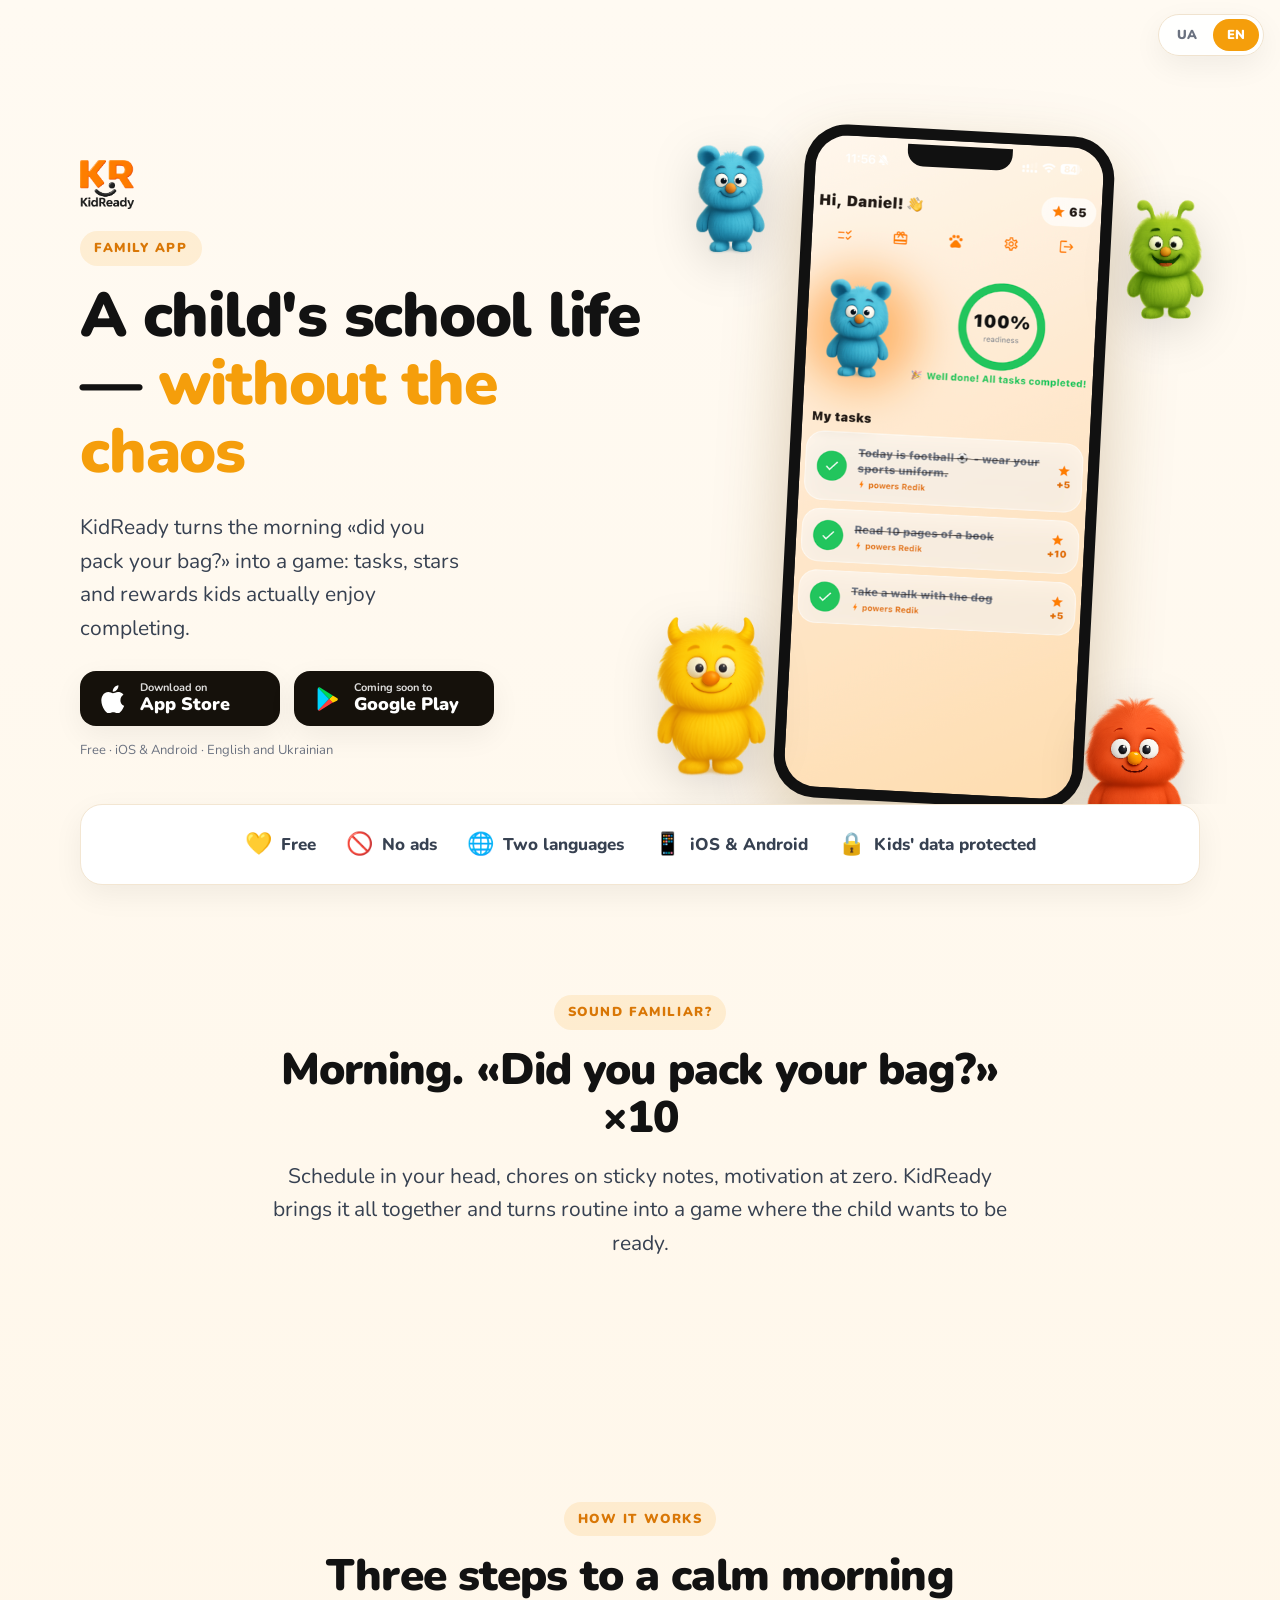
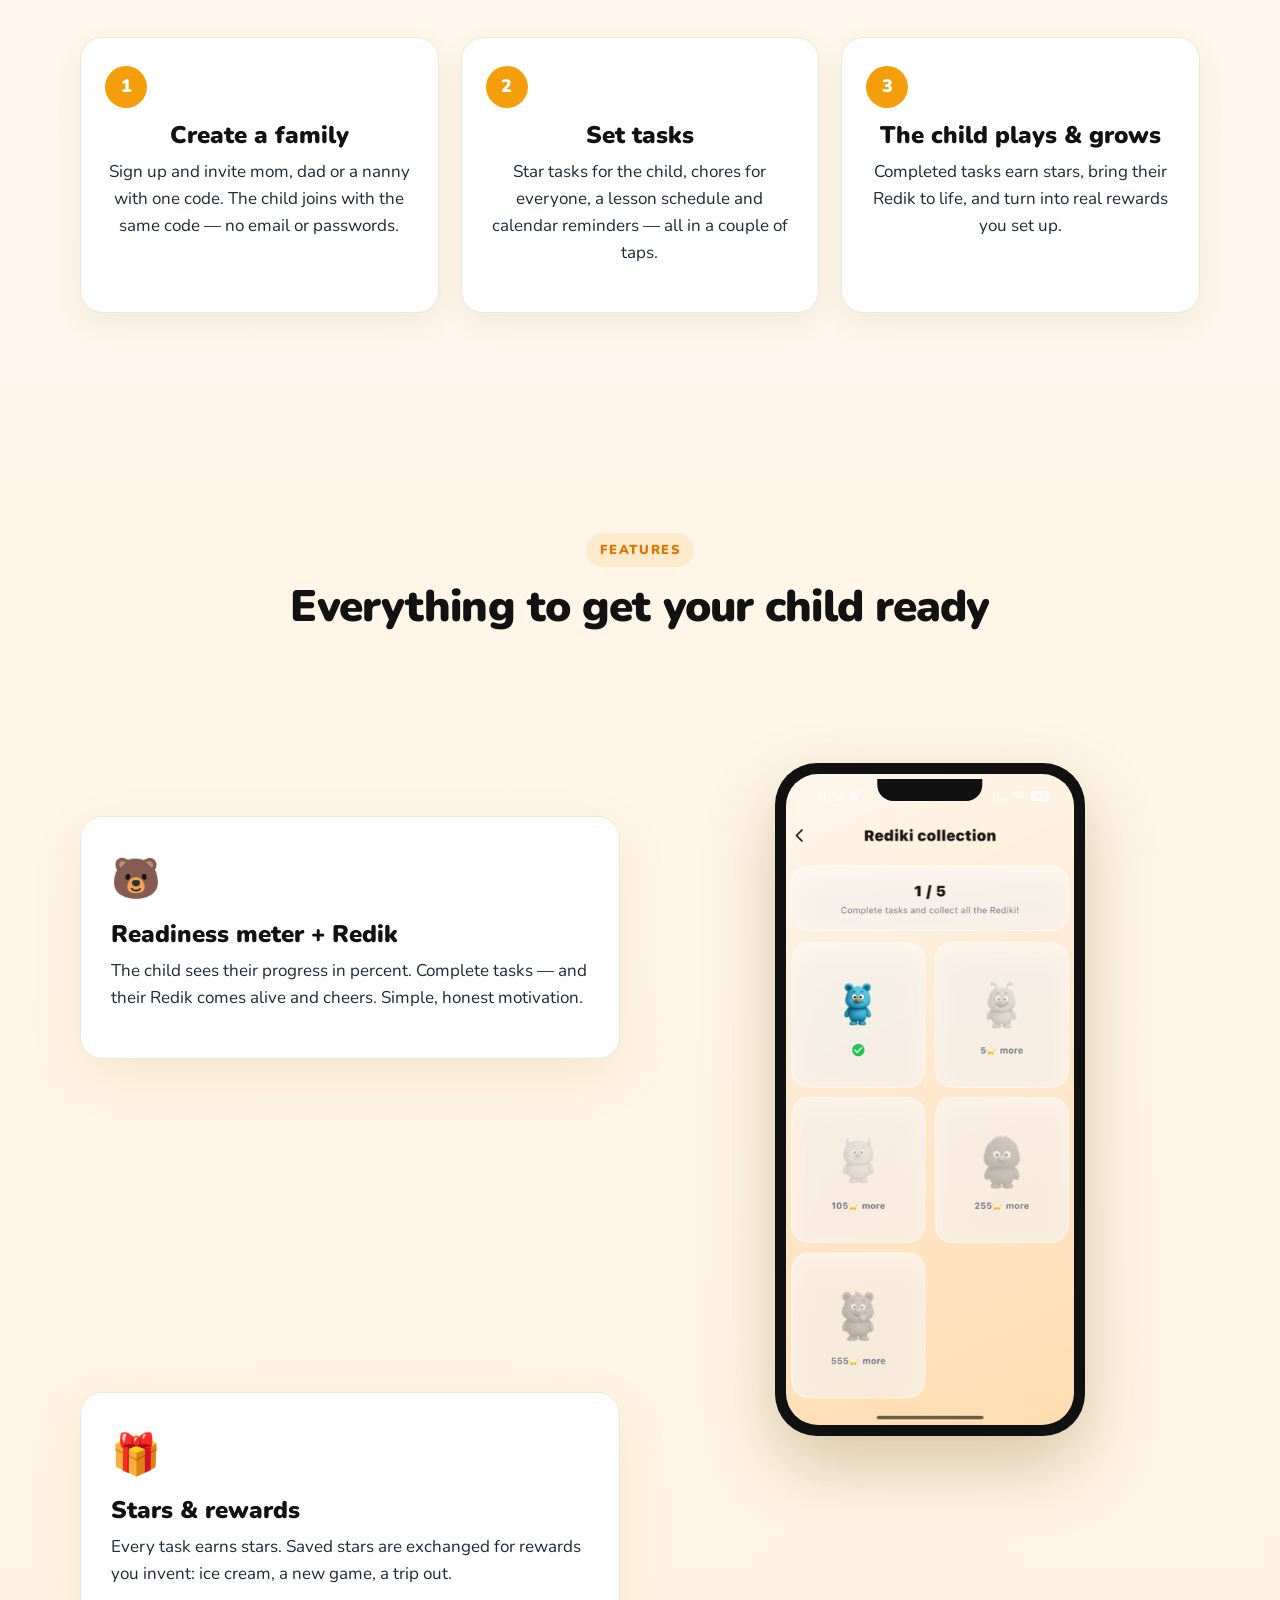
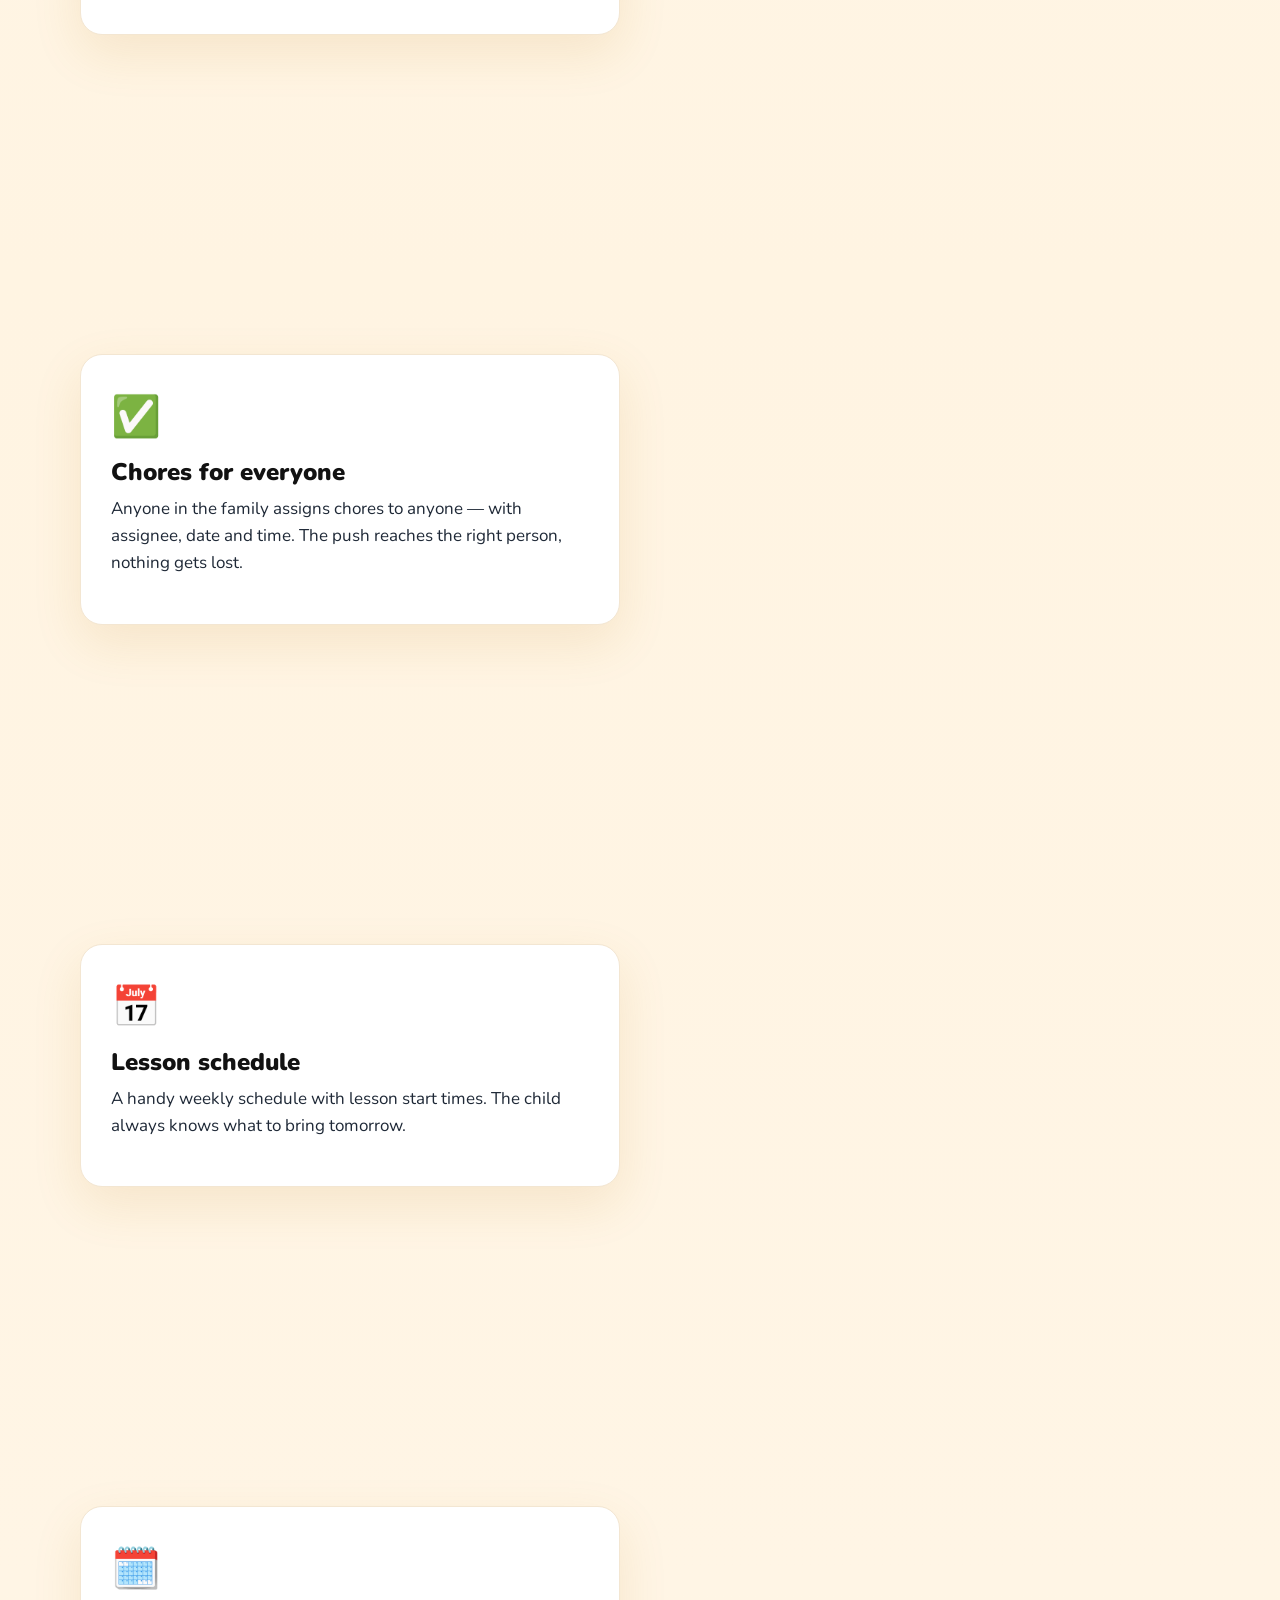
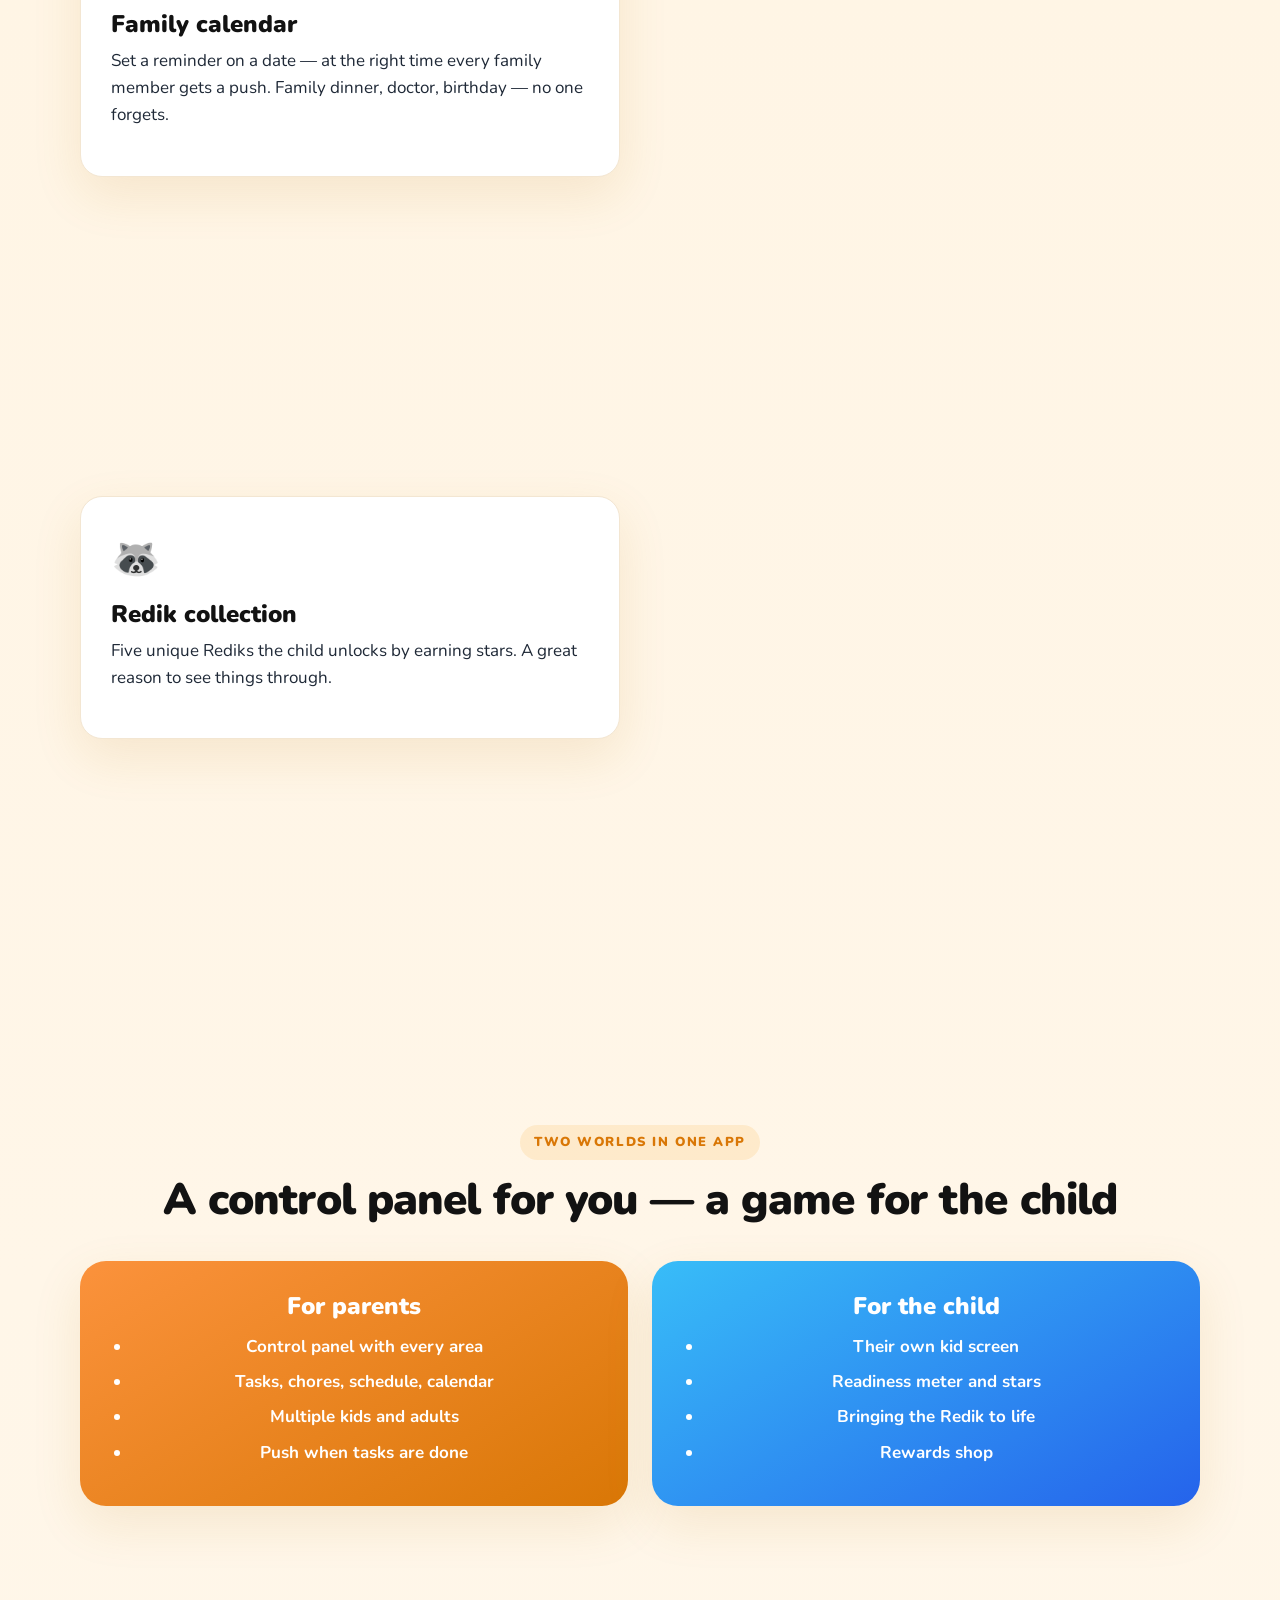
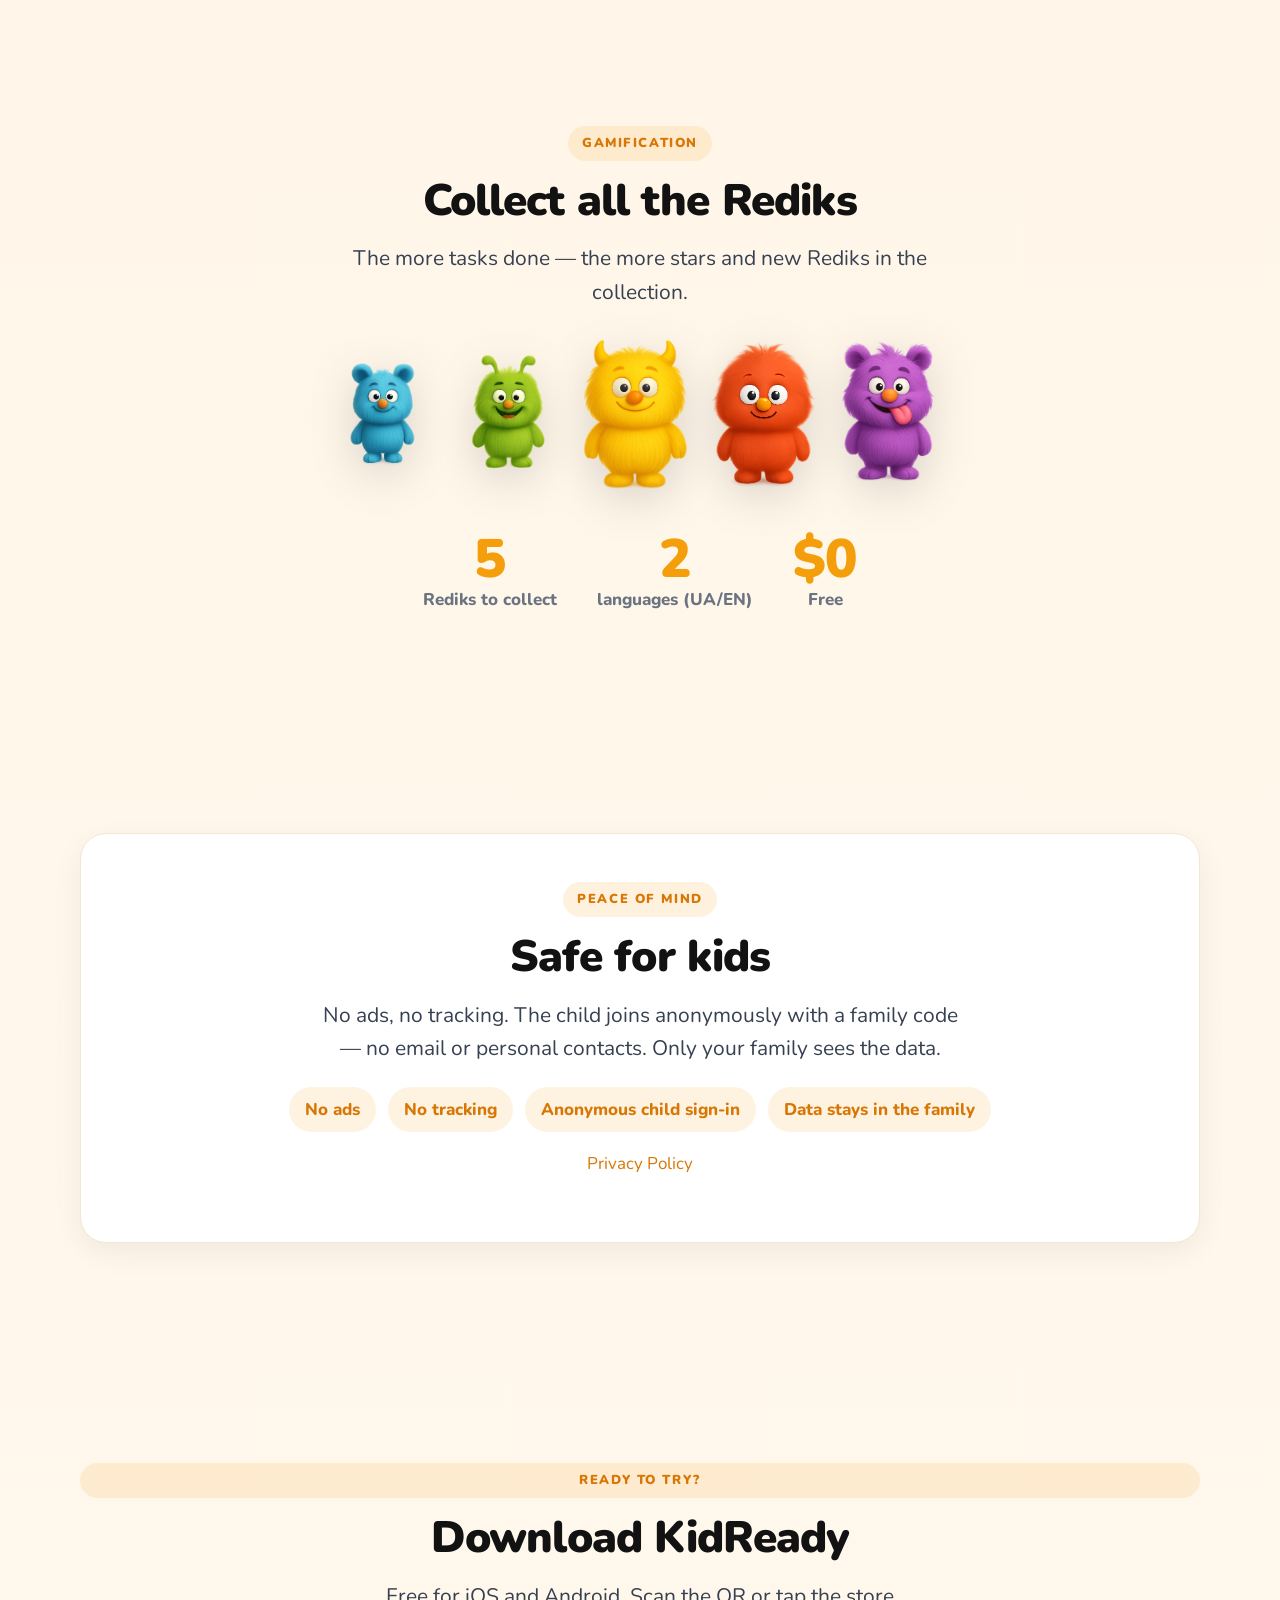
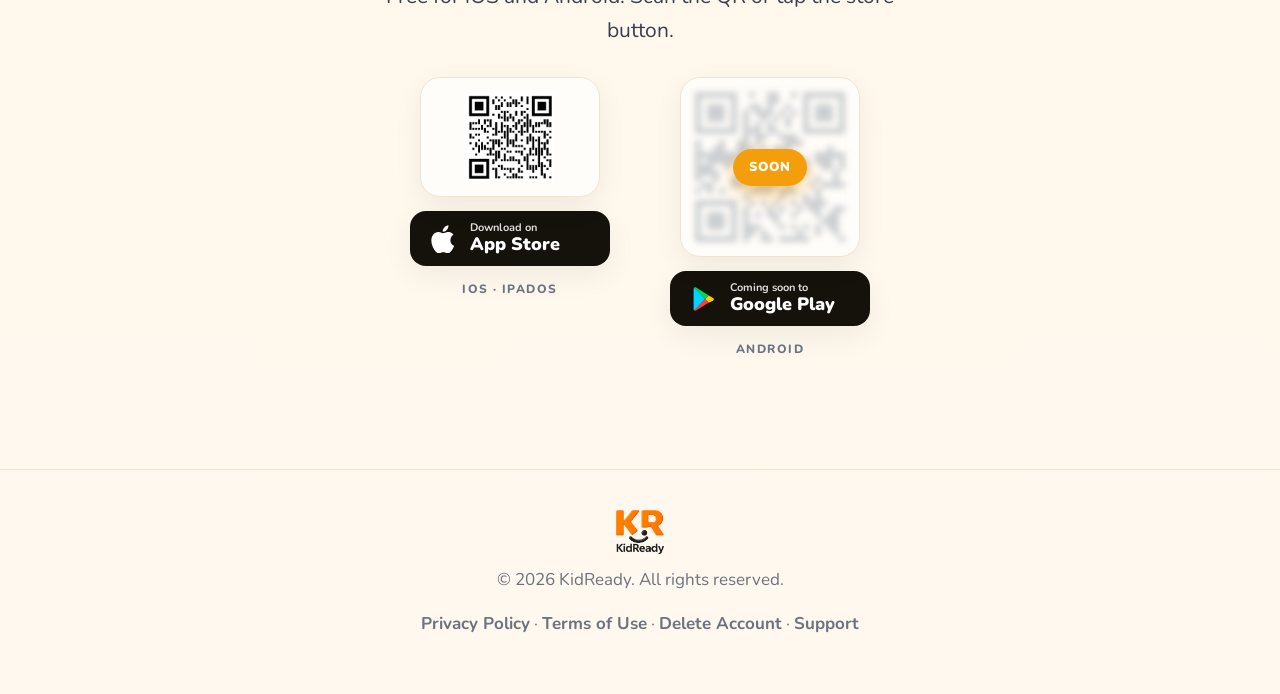
==== commit 5a813db8: "feat(site): iOS у App Store — реальний QR + живі лінки (Android лишається «Скоро») - QR App Store (a" ====
--- a/index.html
+++ b/index.html
@@ -35,9 +35,9 @@
         <h1 data-i18n-html="heroTitle">Шкільне життя дитини — <span class="accent">без хаосу</span></h1>
         <p class="lead sub" data-i18n="heroSub">KidReady перетворює ранкові «ти зібрав портфель?» на гру: задачі, зірки й винагороди, які дитина любить виконувати.</p>
         <div class="btn-row">
-          <a class="store" href="#get">
+          <a class="store" href="https://apps.apple.com/ua/app/kidready-family/id6783816224" target="_blank" rel="noopener">
             <svg viewBox="0 0 24 24" fill="#fff" aria-hidden="true"><path d="M17.564 13.02c-.03-3.06 2.5-4.53 2.61-4.6-1.42-2.08-3.63-2.37-4.42-2.4-1.88-.19-3.67 1.11-4.62 1.11-.95 0-2.42-1.08-3.98-1.05-2.05.03-3.94 1.19-4.99 3.03-2.13 3.69-.54 9.15 1.53 12.14 1.01 1.46 2.21 3.1 3.79 3.04 1.52-.06 2.1-.98 3.93-.98 1.83 0 2.35.98 3.96.95 1.64-.03 2.67-1.49 3.67-2.96 1.16-1.7 1.64-3.35 1.66-3.43-.04-.02-3.18-1.22-3.21-4.85zM14.51 4.16c.84-1.02 1.4-2.43 1.25-3.84-1.21.05-2.67.81-3.53 1.82-.78.9-1.46 2.34-1.28 3.72 1.35.1 2.72-.69 3.56-1.7z"/></svg>
-            <span><small data-i18n="comingTo">Незабаром у</small><b>App Store</b></span>
+            <span><small data-i18n="getOn">Завантажити в</small><b>App Store</b></span>
           </a>
           <a class="store" href="#get">
             <svg viewBox="0 0 24 24" aria-hidden="true"><path fill="#00D3FF" d="M3.6 2.3c-.3.3-.5.8-.5 1.4v16.6c0 .6.2 1.1.5 1.4l.1.1L13 12.1v-.2L3.7 2.3z"/><path fill="#FFCE00" d="M16 15.2l-3-3v-.2l3-3 .1.1 3.6 2.1c1 .6 1 1.6 0 2.2L16 15.2z"/><path fill="#FF3D3D" d="M16.1 15.1L13 12 3.6 21.7c.4.4 1 .4 1.6.1l10.9-6.7z"/><path fill="#00D856" d="M16.1 8.9L5.2 2.2c-.6-.3-1.2-.3-1.6.1L13 12l3.1-3.1z"/></svg>
@@ -249,12 +249,11 @@
         <div class="appcards reveal">
           <div class="appcard">
             <div class="qr-wrap">
-              <div class="qr" id="qr-ios" aria-hidden="true"></div>
-              <div class="qr-badge"><span data-i18n="soon">Скоро</span></div>
+              <img class="qr" src="assets/qr-ios.png" alt="QR App Store" width="120" height="120" />
             </div>
-            <a class="store" href="#">
+            <a class="store" href="https://apps.apple.com/ua/app/kidready-family/id6783816224" target="_blank" rel="noopener">
               <svg viewBox="0 0 24 24" fill="#fff" aria-hidden="true"><path d="M17.564 13.02c-.03-3.06 2.5-4.53 2.61-4.6-1.42-2.08-3.63-2.37-4.42-2.4-1.88-.19-3.67 1.11-4.62 1.11-.95 0-2.42-1.08-3.98-1.05-2.05.03-3.94 1.19-4.99 3.03-2.13 3.69-.54 9.15 1.53 12.14 1.01 1.46 2.21 3.1 3.79 3.04 1.52-.06 2.1-.98 3.93-.98 1.83 0 2.35.98 3.96.95 1.64-.03 2.67-1.49 3.67-2.96 1.16-1.7 1.64-3.35 1.66-3.43-.04-.02-3.18-1.22-3.21-4.85zM14.51 4.16c.84-1.02 1.4-2.43 1.25-3.84-1.21.05-2.67.81-3.53 1.82-.78.9-1.46 2.34-1.28 3.72 1.35.1 2.72-.69 3.56-1.7z"/></svg>
-              <span><small data-i18n="comingTo">Незабаром у</small><b>App Store</b></span>
+              <span><small data-i18n="getOn">Завантажити в</small><b>App Store</b></span>
             </a>
             <span class="cap">iOS · iPadOS</span>
           </div>
--- a/styles.css
+++ b/styles.css
@@ -147,6 +147,7 @@
 .qr{width:100%;aspect-ratio:1;border-radius:20px;background:#fffdf9;padding:14px;
   box-shadow:var(--shadow-soft);overflow:hidden;border:1px solid #f1e4cf}
 .qr svg{width:100%;height:100%;display:block;filter:blur(3px);opacity:.5}
+img.qr{display:block;object-fit:contain}
 .qr-badge{position:absolute;inset:0;display:grid;place-items:center;pointer-events:none}
 .qr-badge span{background:var(--brand);color:#fff;font-weight:900;font-size:13px;
   letter-spacing:.06em;text-transform:uppercase;padding:8px 16px;border-radius:999px;
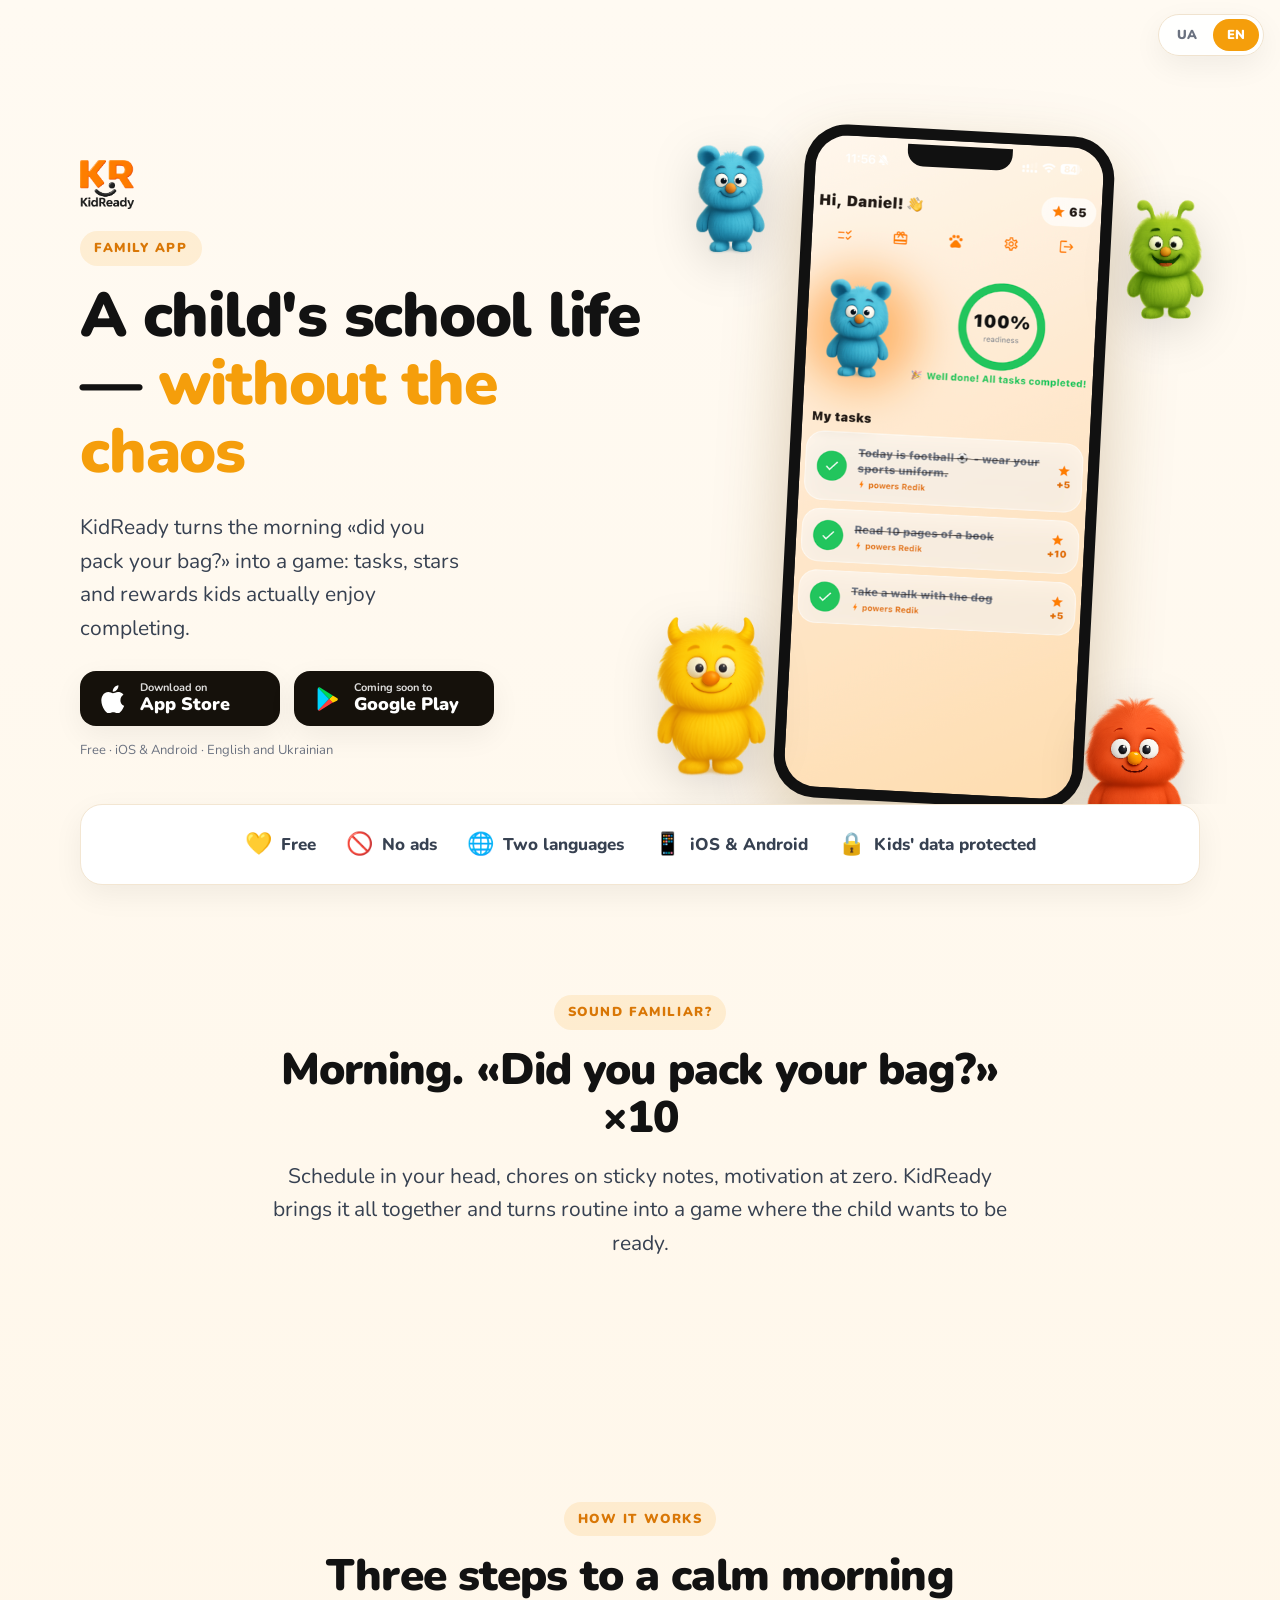
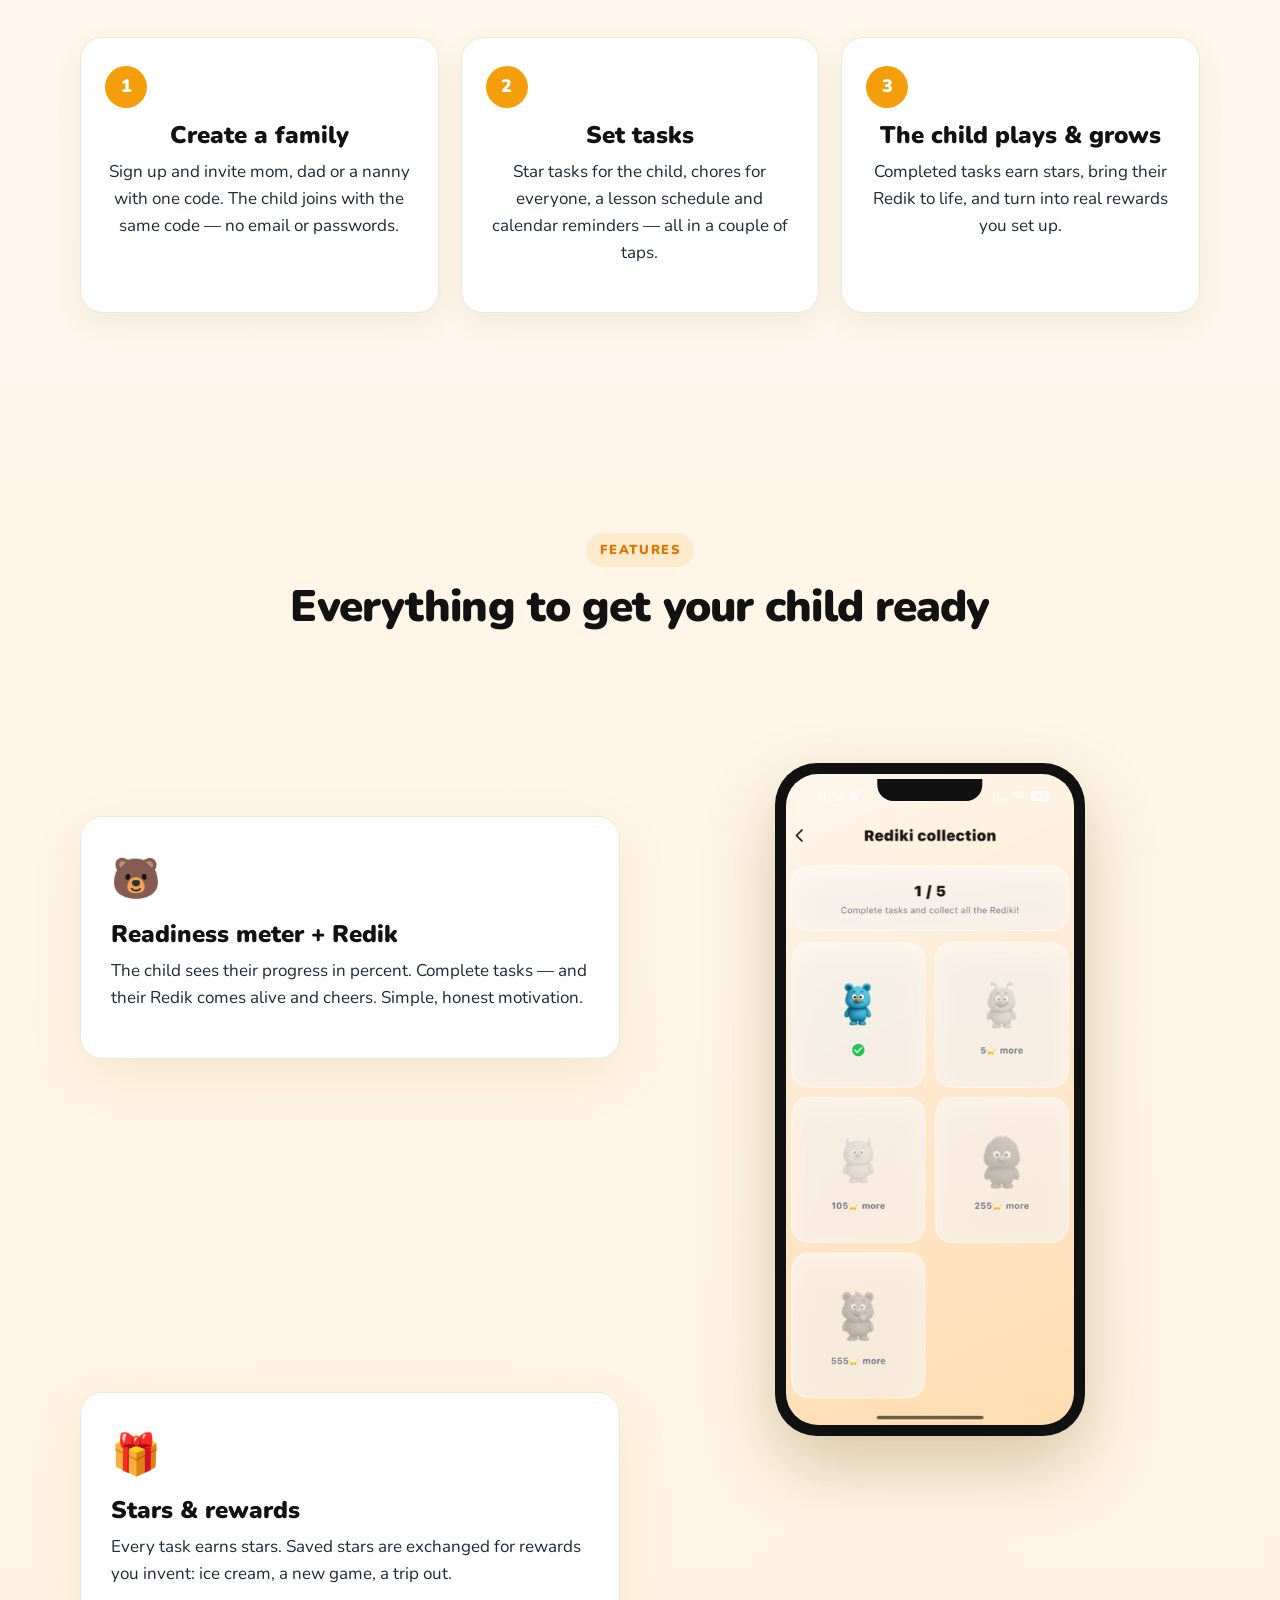
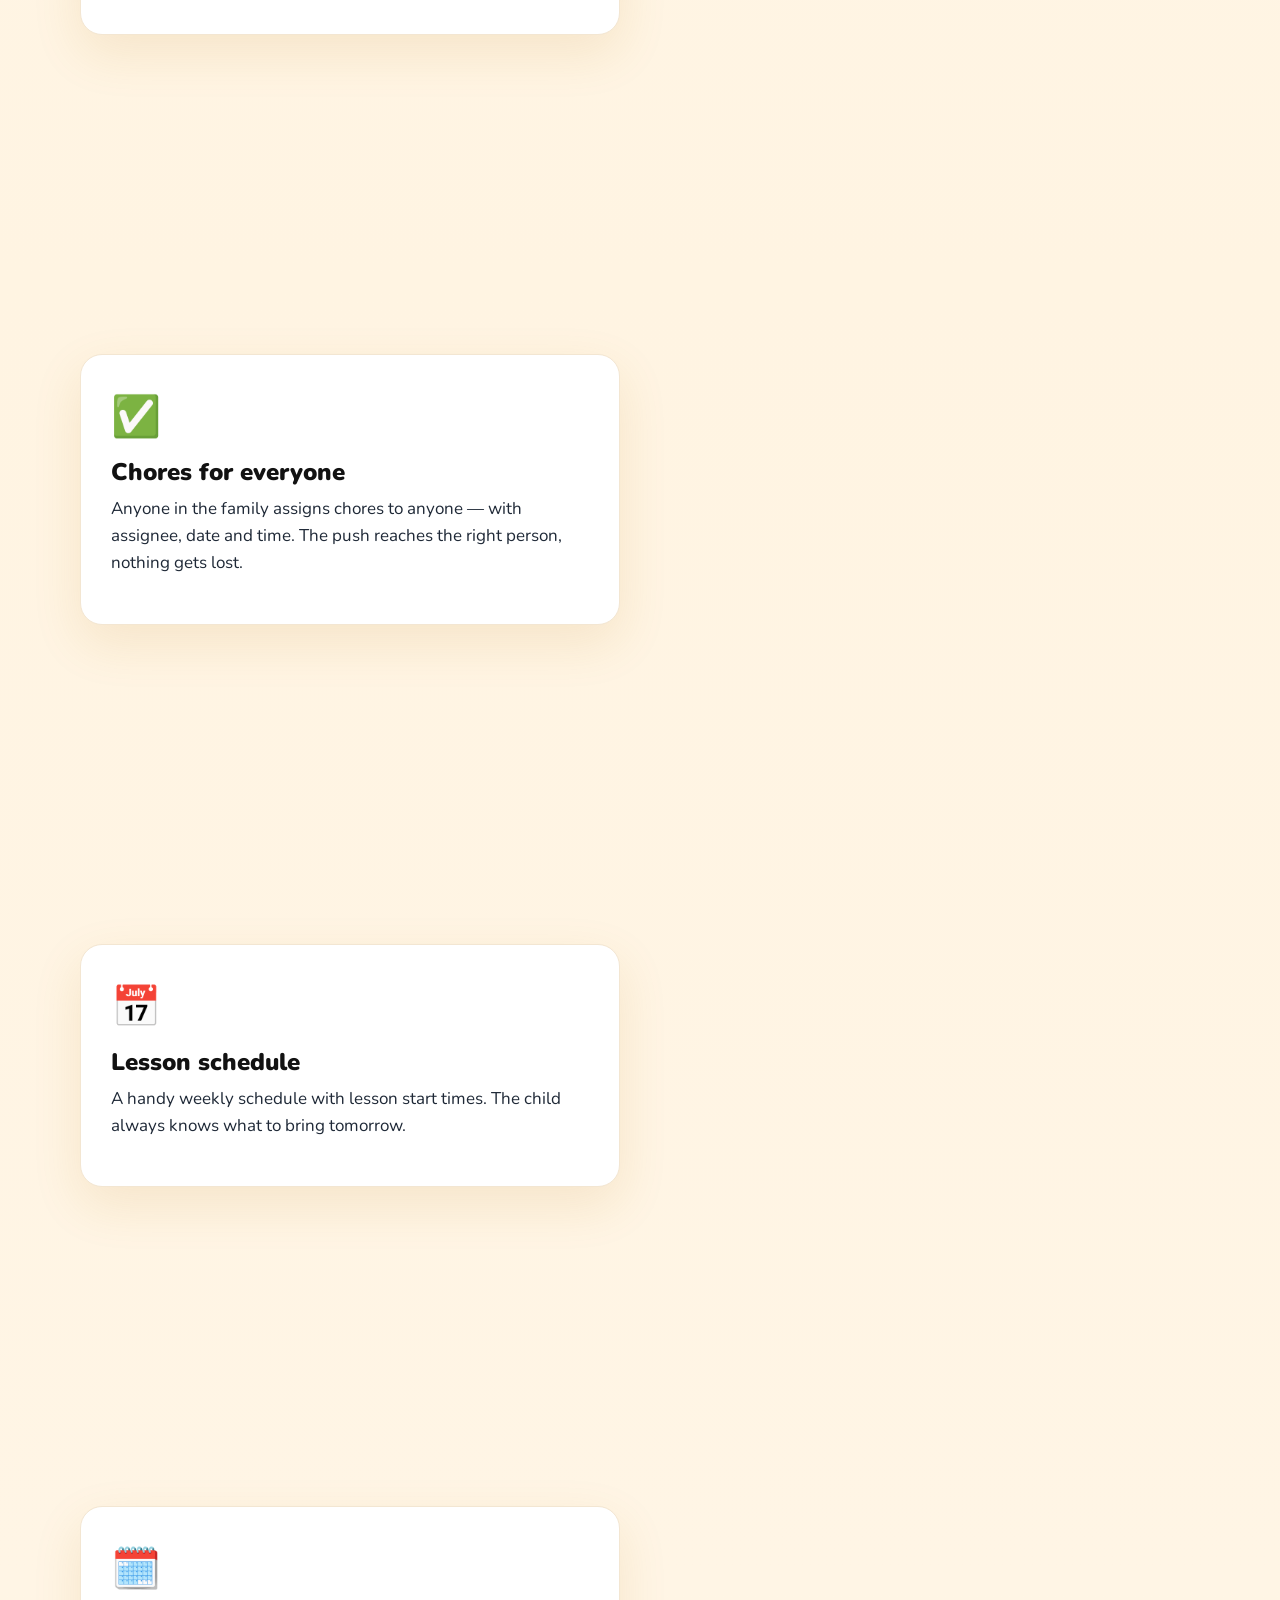
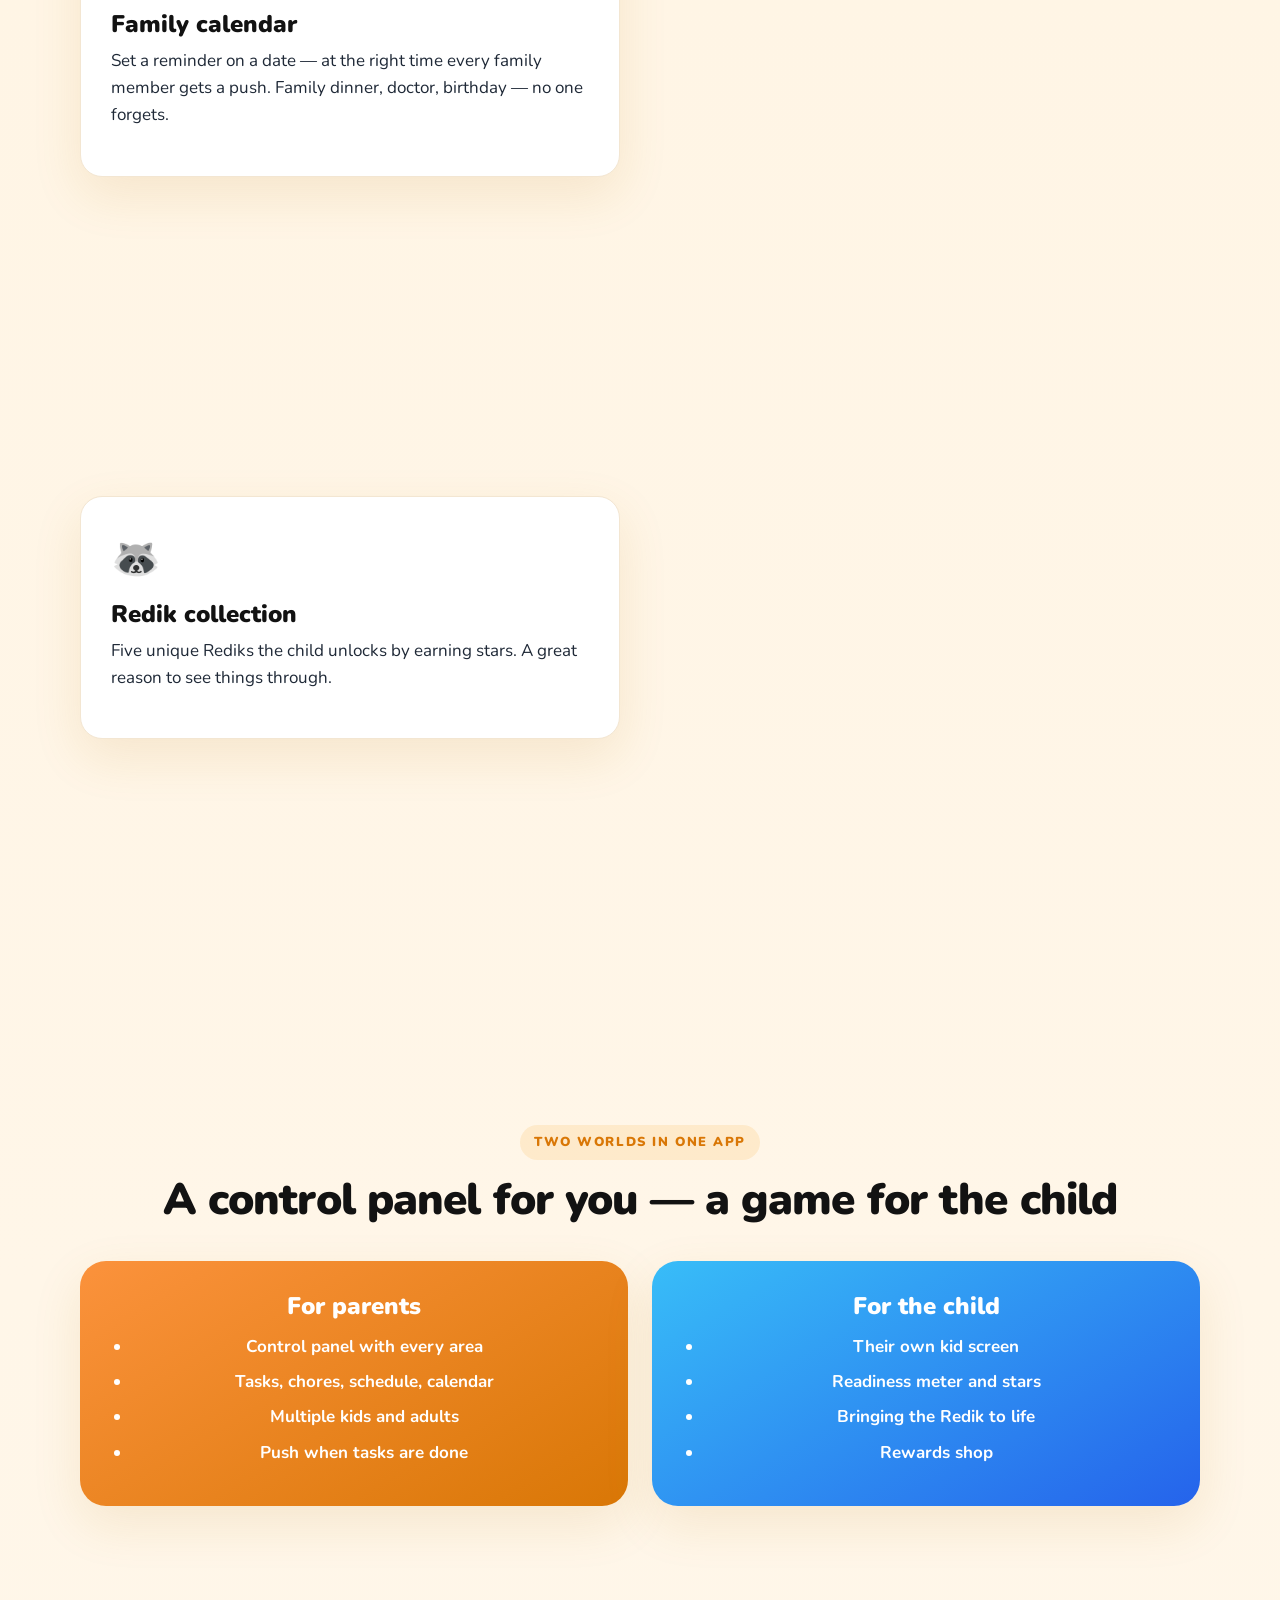
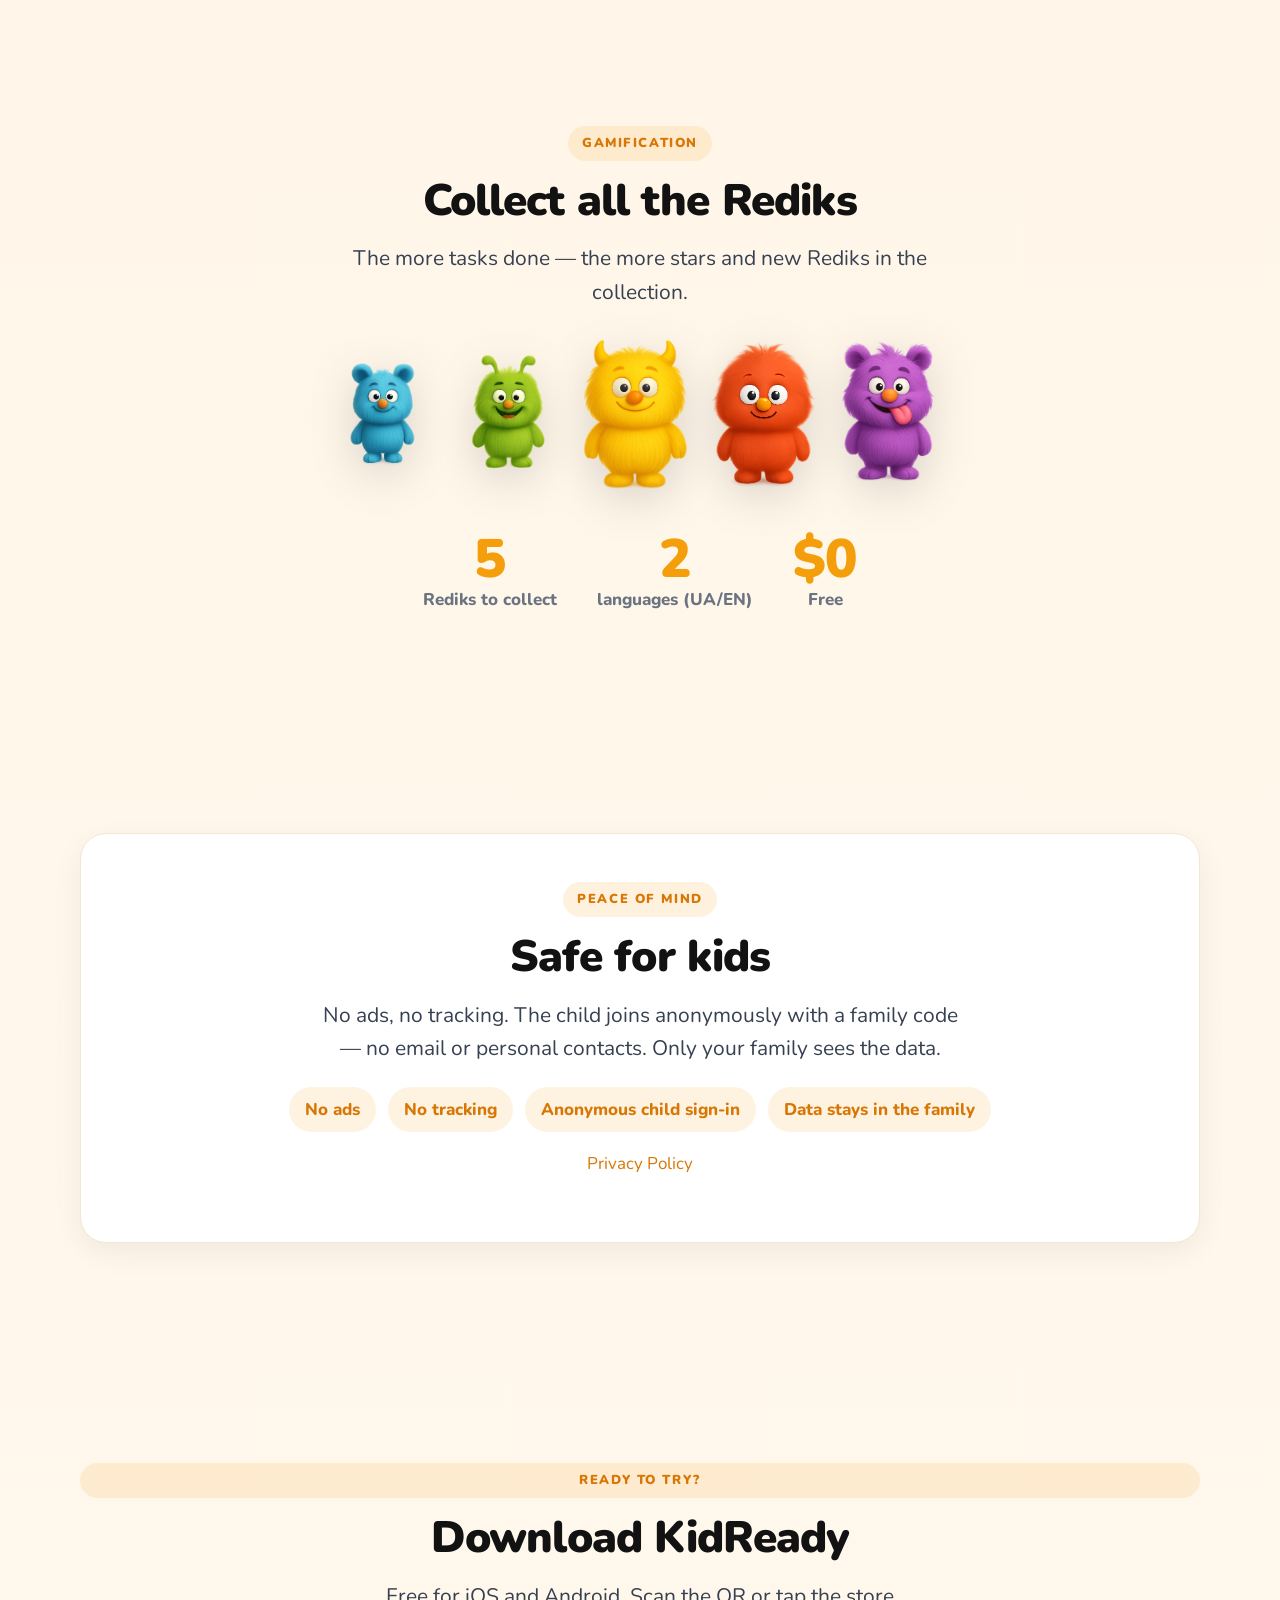
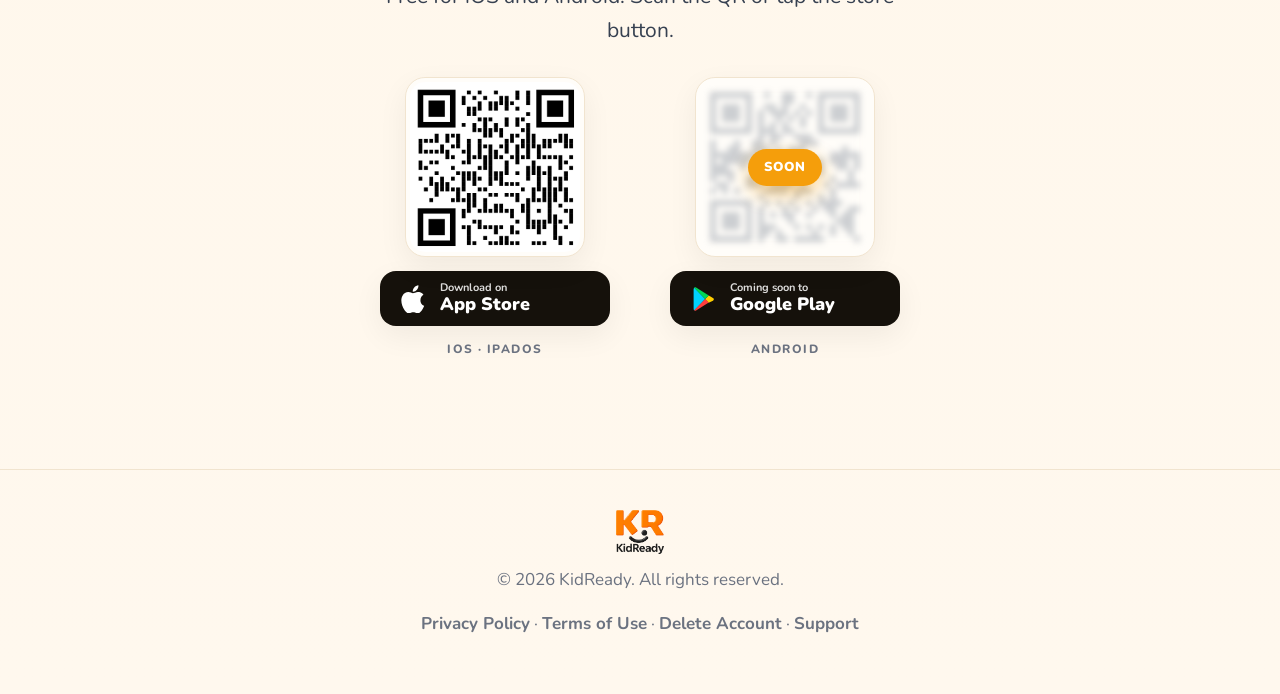
==== commit 261e29fe: "fix(site): вирівняти картки магазинів по висоті Корінь розсинхрону кнопок: у <img> QR лишились HTML-" ====
--- a/index.html
+++ b/index.html
@@ -249,7 +249,7 @@
         <div class="appcards reveal">
           <div class="appcard">
             <div class="qr-wrap">
-              <img class="qr" src="assets/qr-ios.png" alt="QR App Store" width="120" height="120" />
+              <img class="qr" src="assets/qr-ios.png" alt="QR App Store" />
             </div>
             <a class="store" href="https://apps.apple.com/ua/app/kidready-family/id6783816224" target="_blank" rel="noopener">
               <svg viewBox="0 0 24 24" fill="#fff" aria-hidden="true"><path d="M17.564 13.02c-.03-3.06 2.5-4.53 2.61-4.6-1.42-2.08-3.63-2.37-4.42-2.4-1.88-.19-3.67 1.11-4.62 1.11-.95 0-2.42-1.08-3.98-1.05-2.05.03-3.94 1.19-4.99 3.03-2.13 3.69-.54 9.15 1.53 12.14 1.01 1.46 2.21 3.1 3.79 3.04 1.52-.06 2.1-.98 3.93-.98 1.83 0 2.35.98 3.96.95 1.64-.03 2.67-1.49 3.67-2.96 1.16-1.7 1.64-3.35 1.66-3.43-.04-.02-3.18-1.22-3.21-4.85zM14.51 4.16c.84-1.02 1.4-2.43 1.25-3.84-1.21.05-2.67.81-3.53 1.82-.78.9-1.46 2.34-1.28 3.72 1.35.1 2.72-.69 3.56-1.7z"/></svg>
--- a/styles.css
+++ b/styles.css
@@ -143,11 +143,12 @@
 .appcards{display:flex;gap:clamp(22px,5vw,60px);justify-content:center;align-items:flex-start;
   flex-wrap:wrap;margin-top:30px}
 .appcard{display:flex;flex-direction:column;align-items:center;gap:14px}
+.appcard .store{width:230px;max-width:100%}
 .qr-wrap{position:relative;width:clamp(150px,20vw,180px)}
-.qr{width:100%;aspect-ratio:1;border-radius:20px;background:#fffdf9;padding:14px;
+.qr{width:100%;aspect-ratio:1;border-radius:20px;background:#fffdf9;padding:14px;box-sizing:border-box;
   box-shadow:var(--shadow-soft);overflow:hidden;border:1px solid #f1e4cf}
 .qr svg{width:100%;height:100%;display:block;filter:blur(3px);opacity:.5}
-img.qr{display:block;object-fit:contain}
+img.qr{display:block;object-fit:contain;padding:4px}
 .qr-badge{position:absolute;inset:0;display:grid;place-items:center;pointer-events:none}
 .qr-badge span{background:var(--brand);color:#fff;font-weight:900;font-size:13px;
   letter-spacing:.06em;text-transform:uppercase;padding:8px 16px;border-radius:999px;
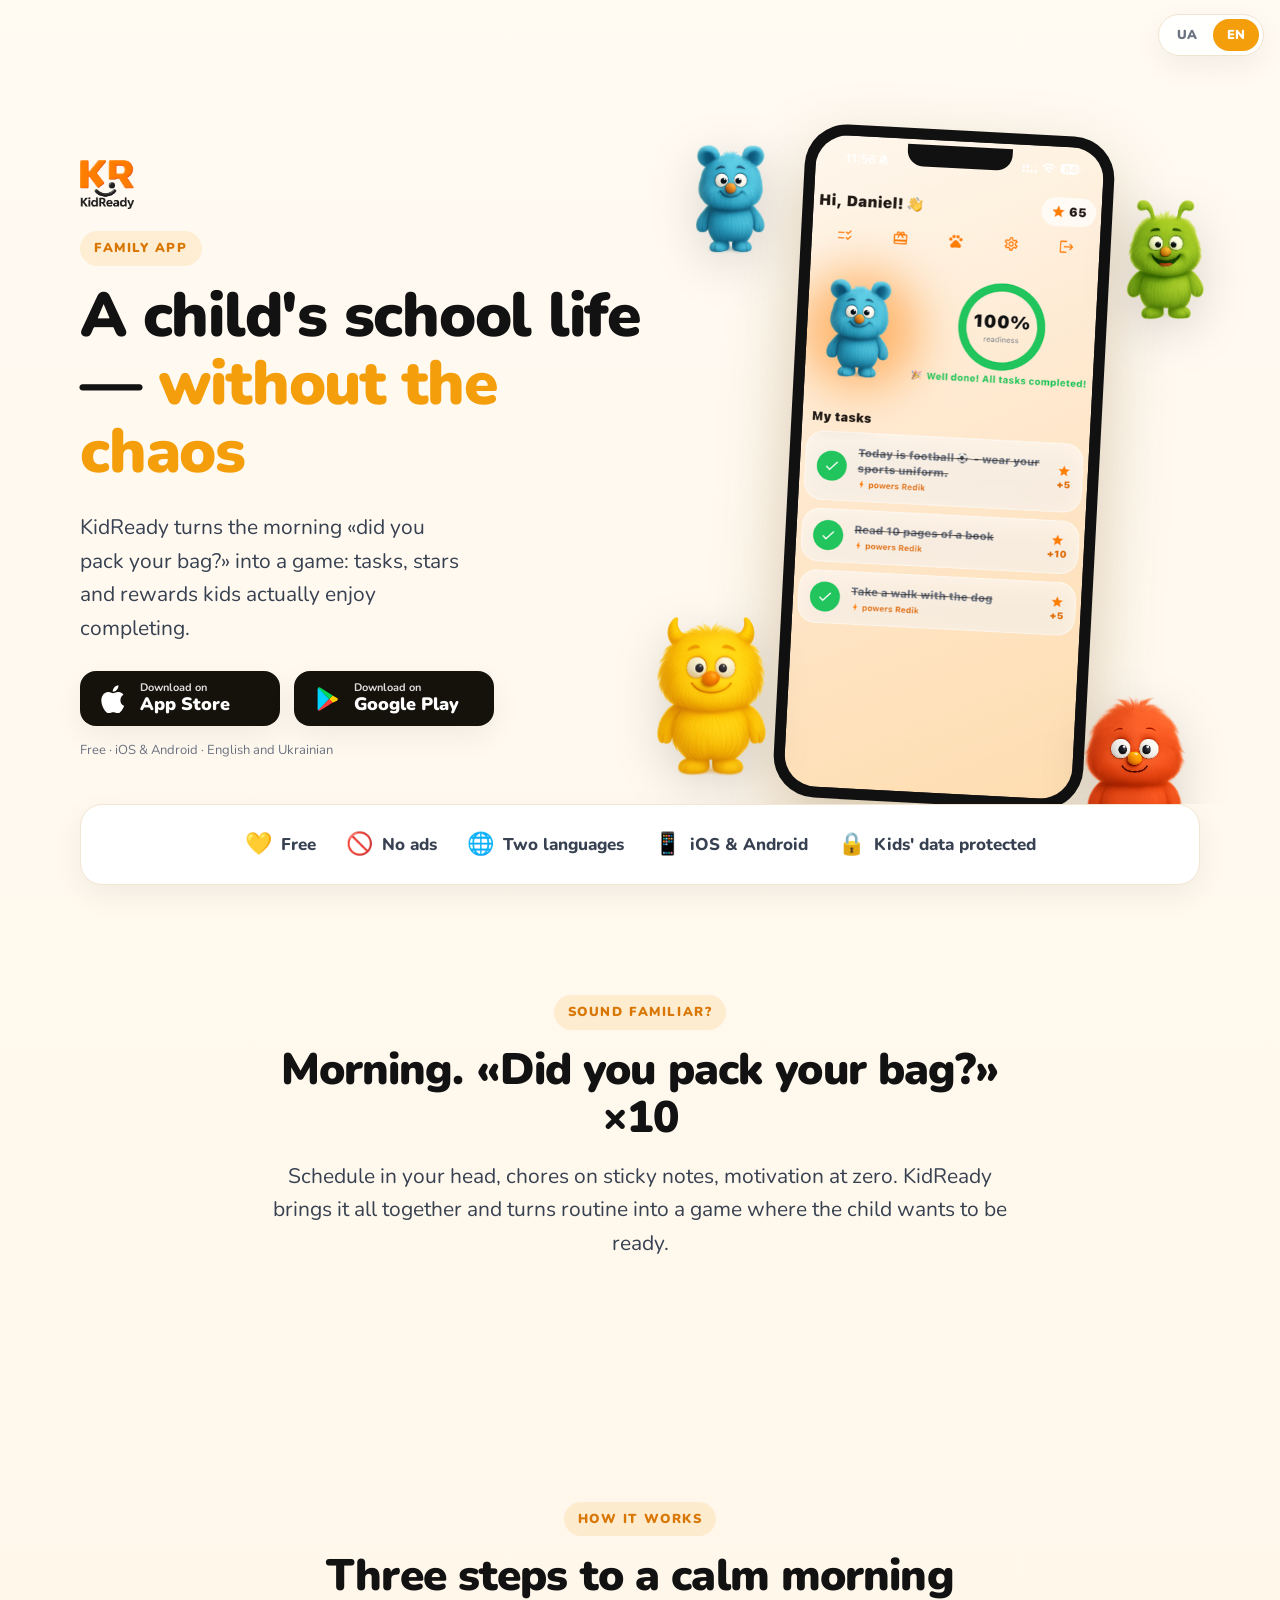
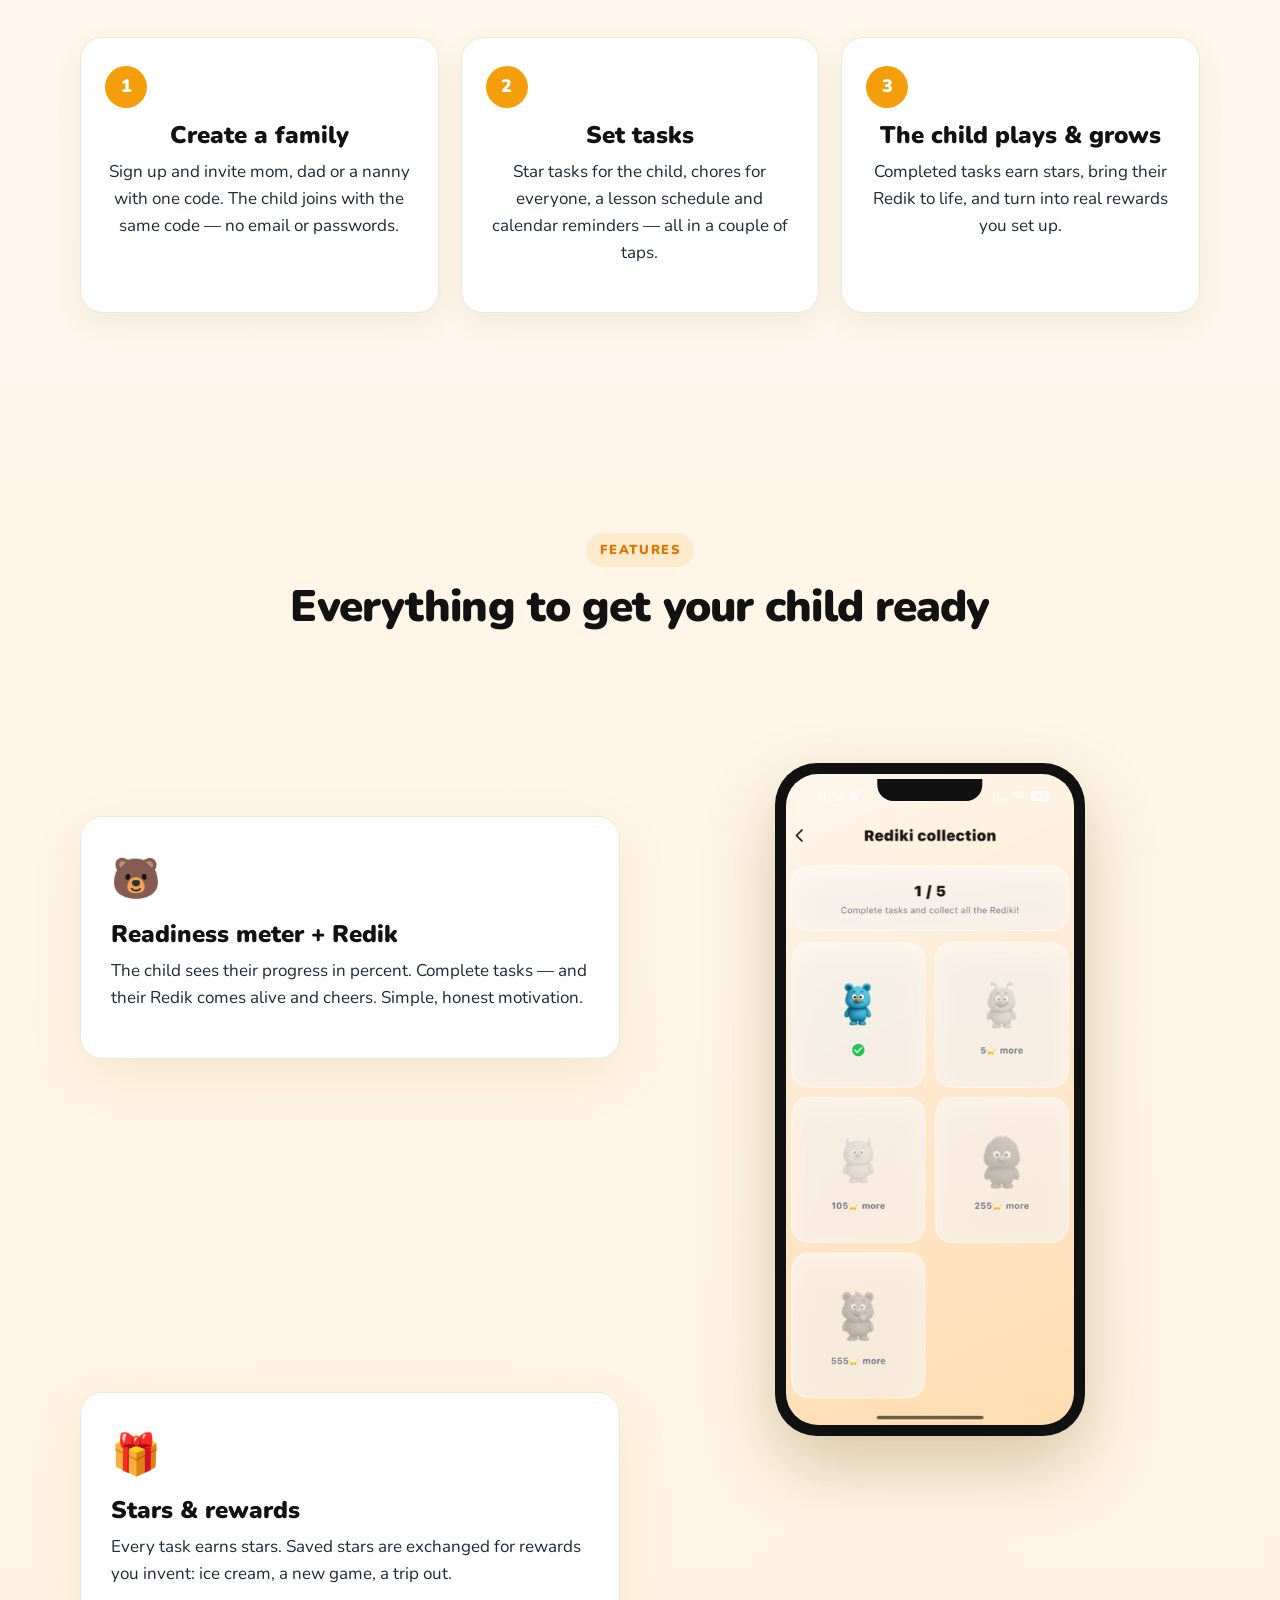
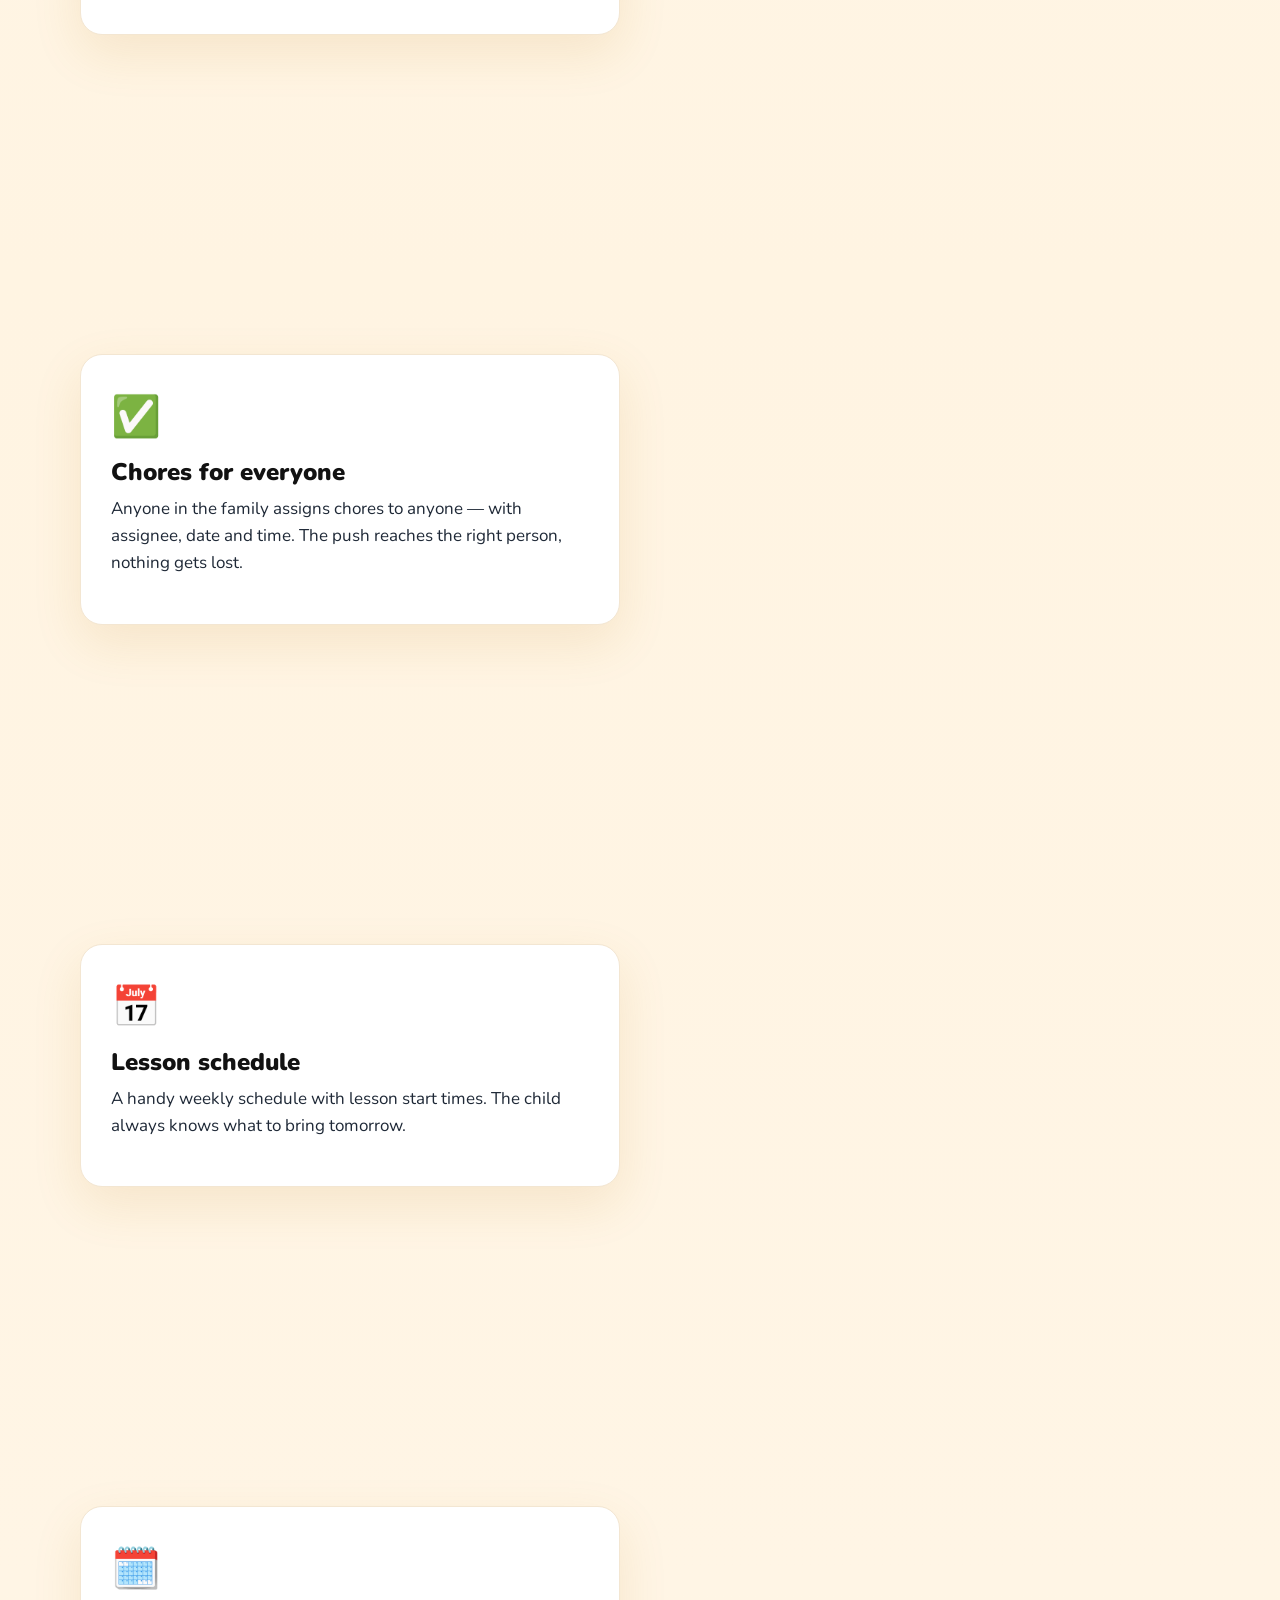
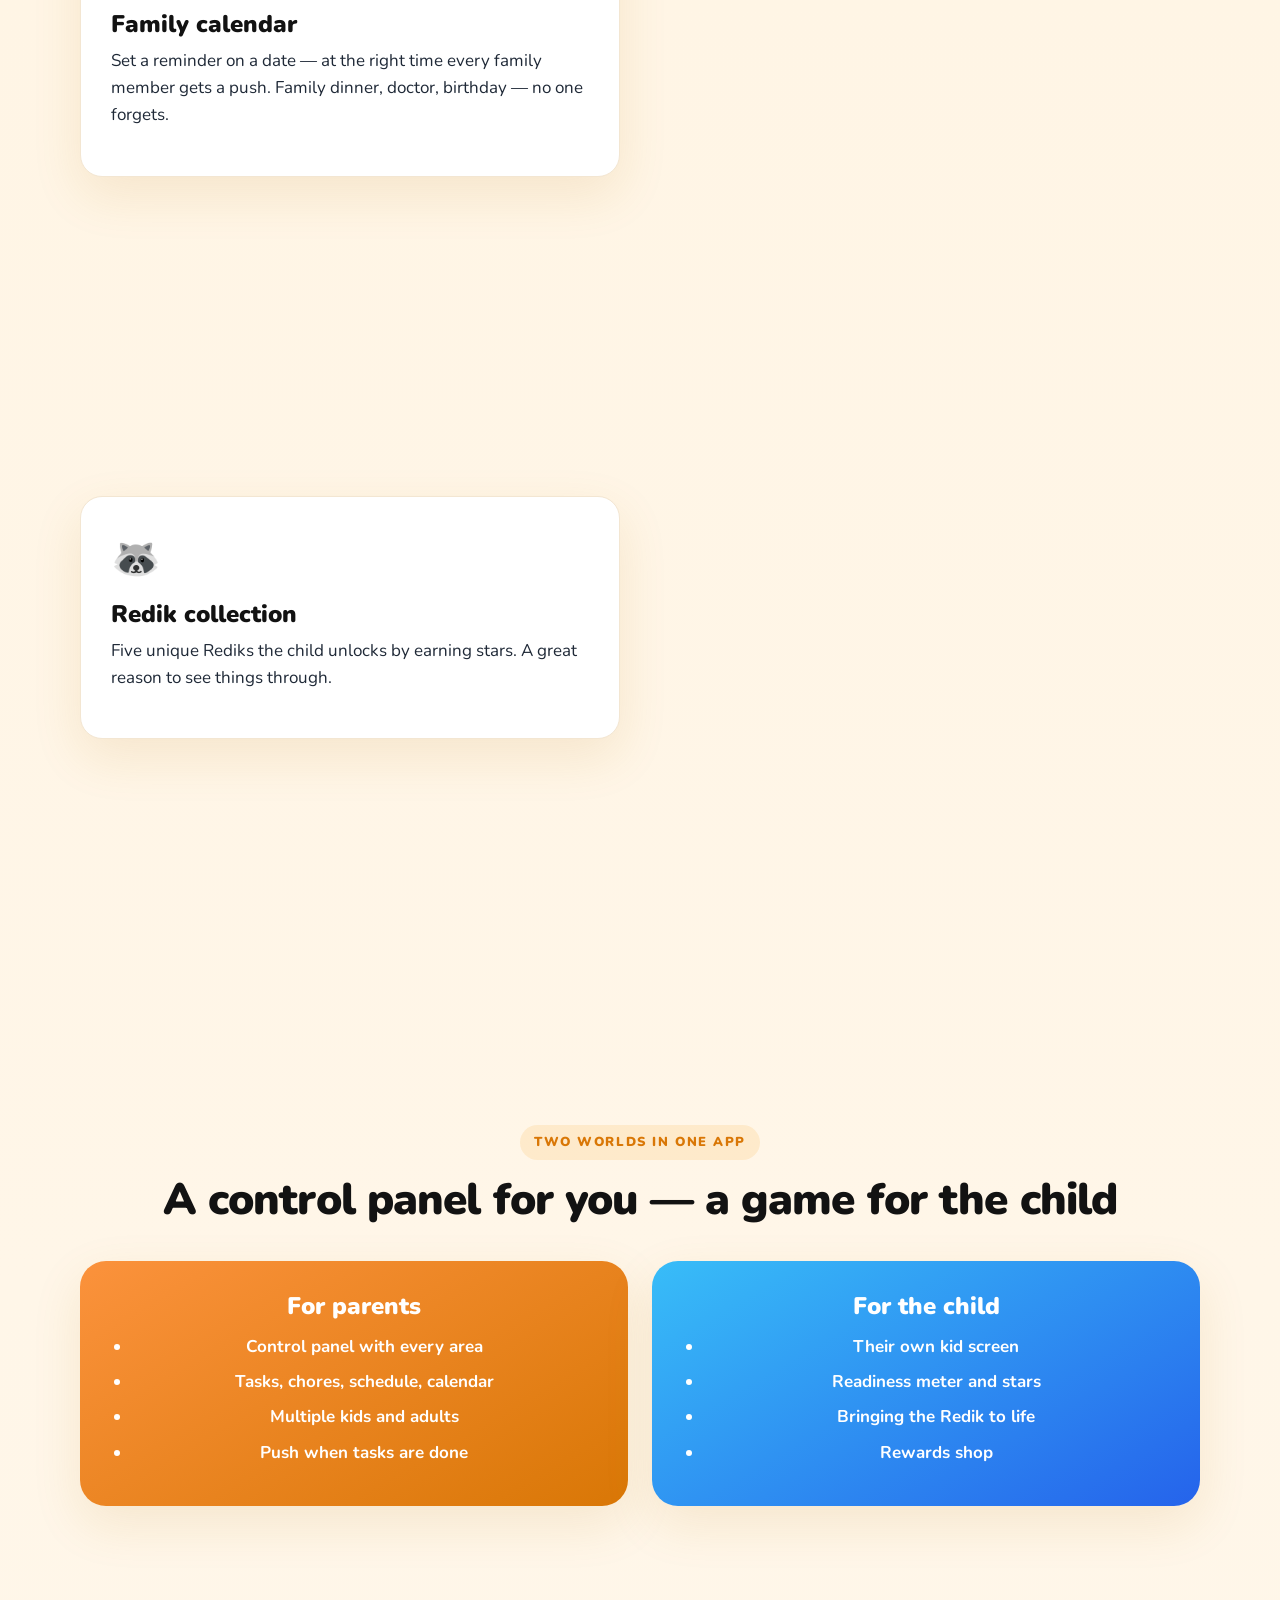
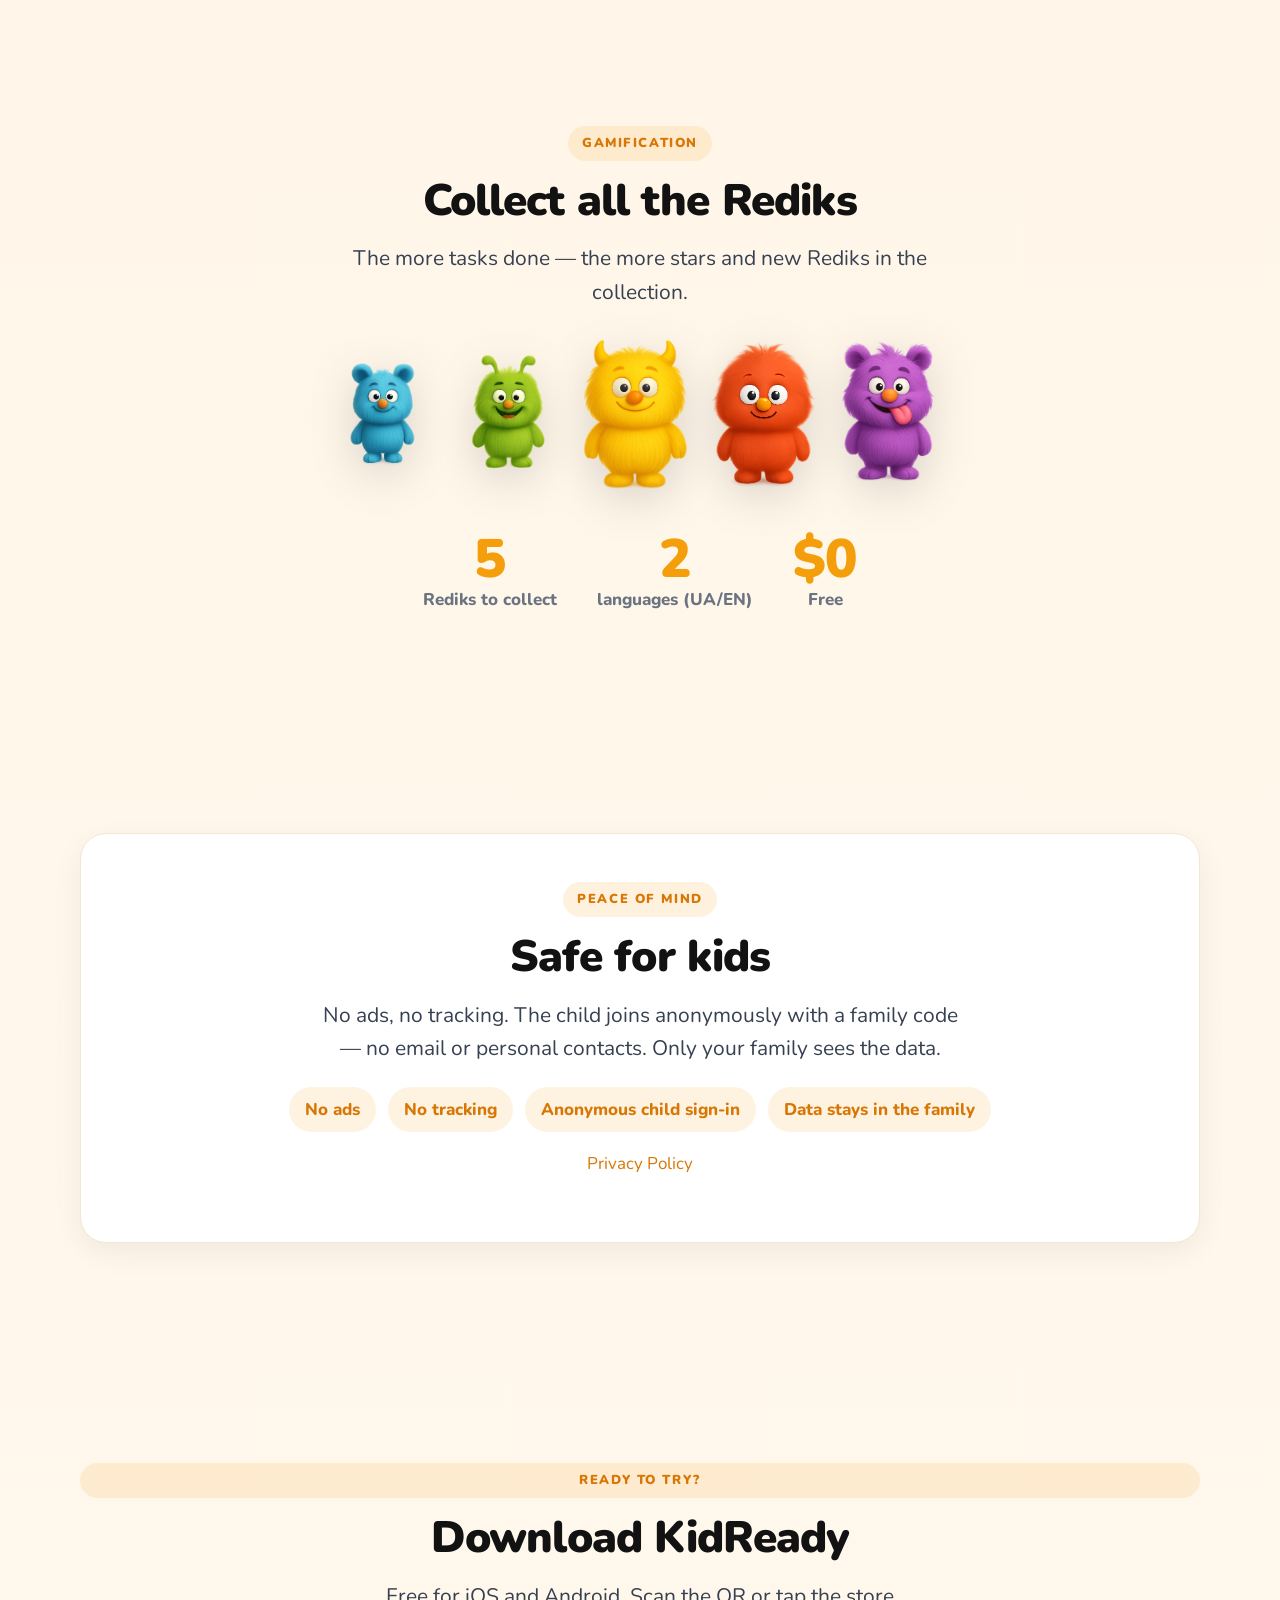
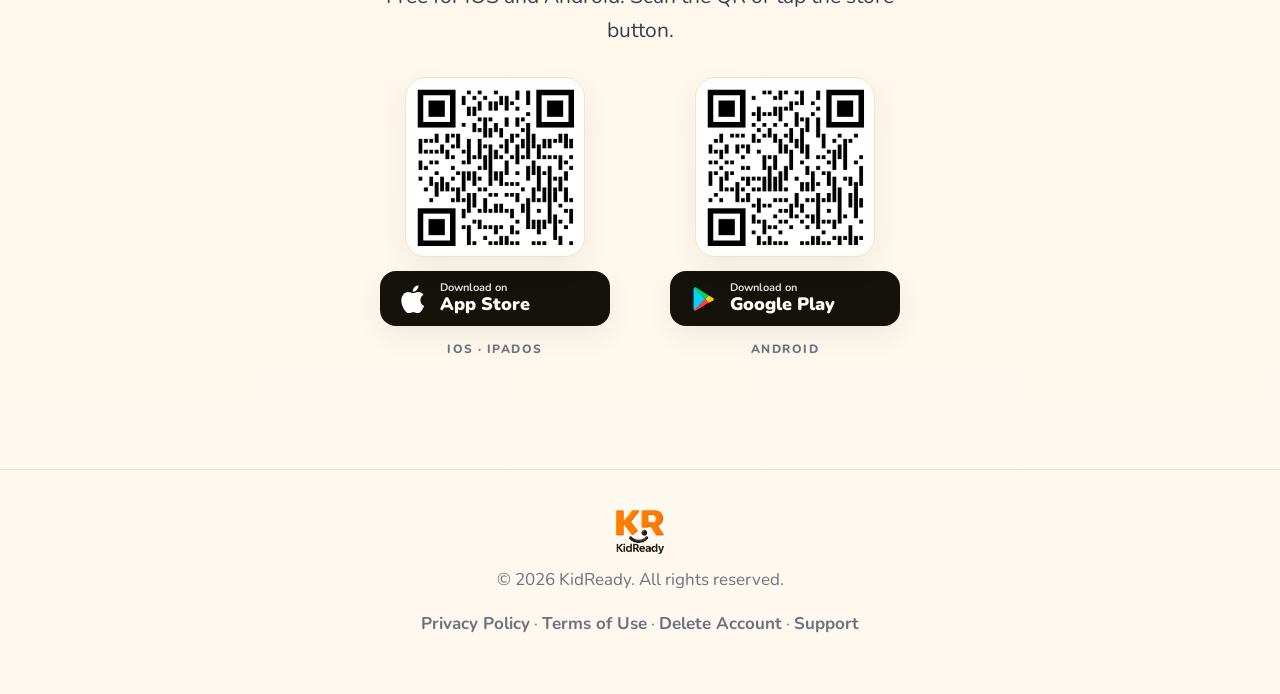
==== commit 2474d993: "feat(site): Android у Google Play — живий QR + лінки (обидва магазини активні) - assets/qr-and.png (" ====
--- a/index.html
+++ b/index.html
@@ -39,9 +39,9 @@
             <svg viewBox="0 0 24 24" fill="#fff" aria-hidden="true"><path d="M17.564 13.02c-.03-3.06 2.5-4.53 2.61-4.6-1.42-2.08-3.63-2.37-4.42-2.4-1.88-.19-3.67 1.11-4.62 1.11-.95 0-2.42-1.08-3.98-1.05-2.05.03-3.94 1.19-4.99 3.03-2.13 3.69-.54 9.15 1.53 12.14 1.01 1.46 2.21 3.1 3.79 3.04 1.52-.06 2.1-.98 3.93-.98 1.83 0 2.35.98 3.96.95 1.64-.03 2.67-1.49 3.67-2.96 1.16-1.7 1.64-3.35 1.66-3.43-.04-.02-3.18-1.22-3.21-4.85zM14.51 4.16c.84-1.02 1.4-2.43 1.25-3.84-1.21.05-2.67.81-3.53 1.82-.78.9-1.46 2.34-1.28 3.72 1.35.1 2.72-.69 3.56-1.7z"/></svg>
             <span><small data-i18n="getOn">Завантажити в</small><b>App Store</b></span>
           </a>
-          <a class="store" href="#get">
+          <a class="store" href="https://play.google.com/store/apps/details?id=ua.com.kidready" target="_blank" rel="noopener">
             <svg viewBox="0 0 24 24" aria-hidden="true"><path fill="#00D3FF" d="M3.6 2.3c-.3.3-.5.8-.5 1.4v16.6c0 .6.2 1.1.5 1.4l.1.1L13 12.1v-.2L3.7 2.3z"/><path fill="#FFCE00" d="M16 15.2l-3-3v-.2l3-3 .1.1 3.6 2.1c1 .6 1 1.6 0 2.2L16 15.2z"/><path fill="#FF3D3D" d="M16.1 15.1L13 12 3.6 21.7c.4.4 1 .4 1.6.1l10.9-6.7z"/><path fill="#00D856" d="M16.1 8.9L5.2 2.2c-.6-.3-1.2-.3-1.6.1L13 12l3.1-3.1z"/></svg>
-            <span><small data-i18n="comingTo">Незабаром у</small><b>Google Play</b></span>
+            <span><small data-i18n="getOn">Завантажити в</small><b>Google Play</b></span>
           </a>
         </div>
         <p class="hero-cta-note" data-i18n="heroNote">Безкоштовно · iOS та Android · українською та англійською</p>
@@ -259,12 +259,11 @@
           </div>
           <div class="appcard">
             <div class="qr-wrap">
-              <div class="qr" id="qr-and" aria-hidden="true"></div>
-              <div class="qr-badge"><span data-i18n="soon">Скоро</span></div>
+              <img class="qr" src="assets/qr-and.png" alt="QR Google Play" />
             </div>
-            <a class="store" href="#">
+            <a class="store" href="https://play.google.com/store/apps/details?id=ua.com.kidready" target="_blank" rel="noopener">
               <svg viewBox="0 0 24 24" aria-hidden="true"><path fill="#00D3FF" d="M3.6 2.3c-.3.3-.5.8-.5 1.4v16.6c0 .6.2 1.1.5 1.4l.1.1L13 12.1v-.2L3.7 2.3z"/><path fill="#FFCE00" d="M16 15.2l-3-3v-.2l3-3 .1.1 3.6 2.1c1 .6 1 1.6 0 2.2L16 15.2z"/><path fill="#FF3D3D" d="M16.1 15.1L13 12 3.6 21.7c.4.4 1 .4 1.6.1l10.9-6.7z"/><path fill="#00D856" d="M16.1 8.9L5.2 2.2c-.6-.3-1.2-.3-1.6.1L13 12l3.1-3.1z"/></svg>
-              <span><small data-i18n="comingTo">Незабаром у</small><b>Google Play</b></span>
+              <span><small data-i18n="getOn">Завантажити в</small><b>Google Play</b></span>
             </a>
             <span class="cap">Android</span>
           </div>
